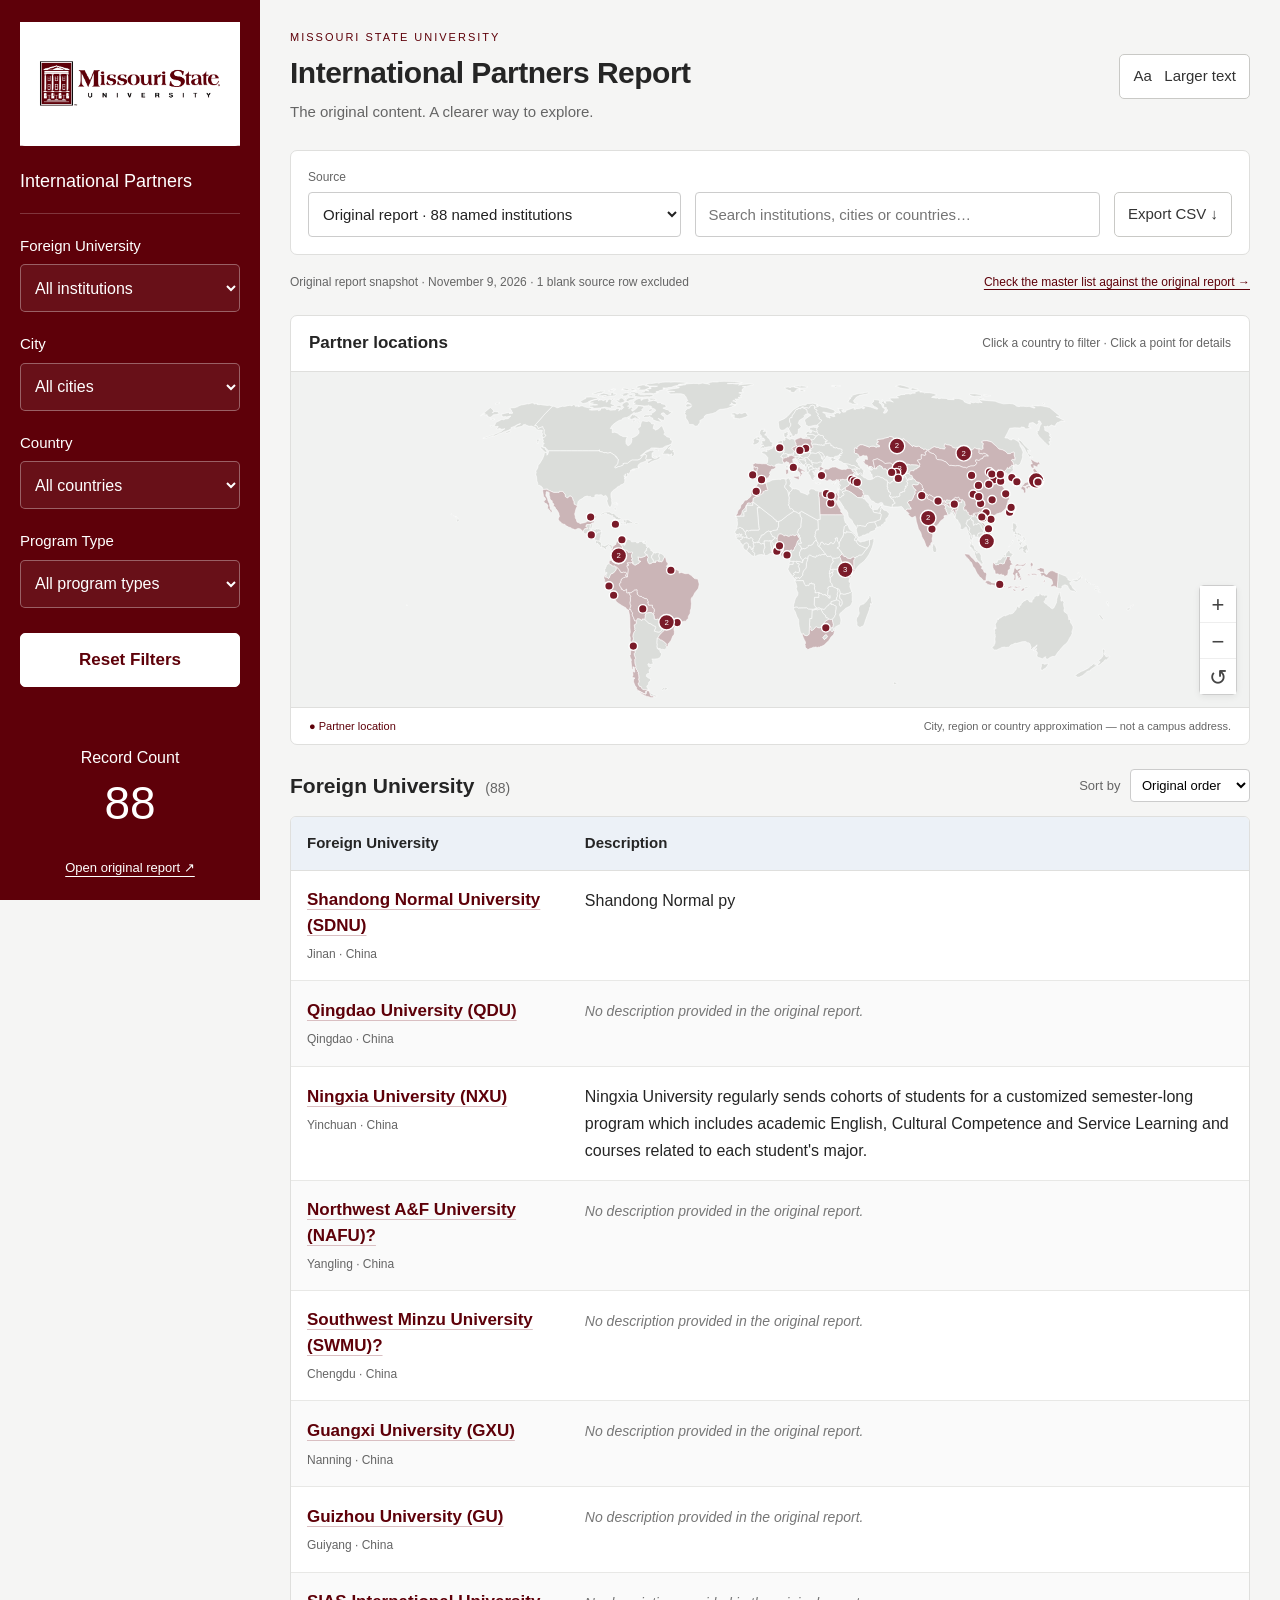
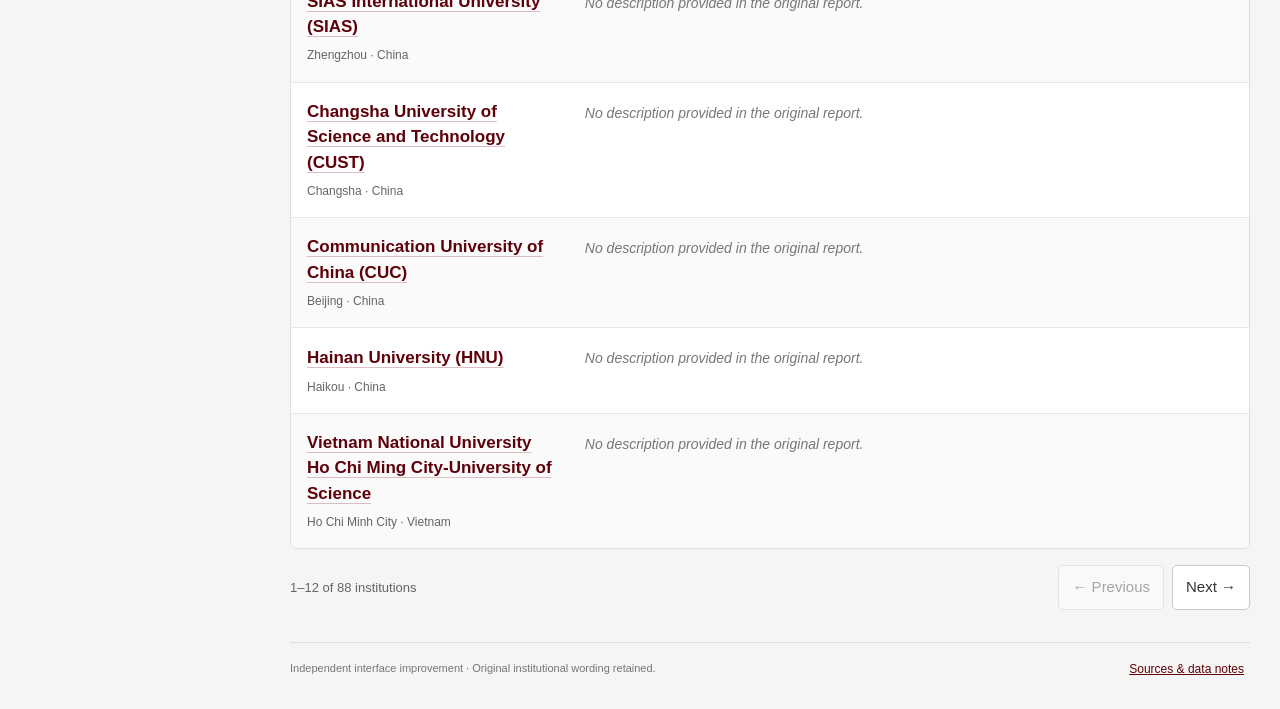
==== index.html @ 9db22f43 "Preserve original English partner report and add master-list comparison" ====
<!doctype html><html lang="en"><head><meta charset="utf-8"><meta name="viewport" content="width=device-width,initial-scale=1"><meta name="theme-color" content="#5e0009"><title>International Partners Report · Missouri State University</title><meta name="description" content="A clearer, accessible view of the original Missouri State international partners report, with a comparison against the August 2026 agreement master list."><link rel="stylesheet" href="style.css"><script defer src="assets/d3.min.js"></script><script defer src="assets/topojson.min.js"></script><script defer src="app.js"></script></head><body><a class="skip" href="#results">Skip to partner list</a><aside><a class="logo" href="./"><img src="assets/msu-logo.png" width="700" height="395" alt="Missouri State University"></a><h2>International Partners</h2><label>Foreign University<select id="university"><option value="">All institutions</option></select></label><label>City<select id="city"><option value="">All cities</option></select></label><label>Country<select id="country"><option value="">All countries</option></select></label><label>Program Type<select id="program"><option value="">All program types</option></select></label><button class="reset" id="reset">Reset Filters</button><div class="record-count">Record Count<strong id="count">—</strong></div><a class="original-link" href="https://datastudio.google.com/embed/reporting/3ef144cb-b8d2-40d1-bb05-85eca55e01fb/page/kJ6pF" target="_blank" rel="noopener">Open original report ↗</a></aside><main><header><div><p class="eyebrow">MISSOURI STATE UNIVERSITY</p><h1>International Partners Report</h1><p class="subtitle">The original content. A clearer way to explore.</p></div><button class="outline" id="readability" aria-pressed="false">Aa &nbsp; Larger text</button></header><section class="toolbar" aria-label="Data source and search"><label class="source-control">Source<select id="source"><option value="report">Original report · 88 named institutions</option><option value="agreements">Agreement master list · August 13, 2026</option></select></label><label class="search-control"><span class="sr-only">Search institution, city, country or program</span><input id="search" type="search" placeholder="Search institutions, cities or countries…"></label><button class="outline" id="export">Export CSV ↓</button></section><section class="audit-summary"><span id="source-note">Loading source data…</span><button id="audit-open">Check the master list against the original report →</button></section><section class="map-panel" aria-label="Partner locations"><div class="map-top"><h2>Partner locations</h2><span>Click a country to filter · Click a point for details</span></div><div class="map-wrap"><svg id="map" viewBox="0 0 1100 430" aria-label="Interactive world map of partner locations"><title>Partner locations</title></svg><div class="map-controls"><button id="zoom-in" aria-label="Zoom in">+</button><button id="zoom-out" aria-label="Zoom out">−</button><button id="zoom-reset" aria-label="Reset map view">↺</button></div><p id="map-message" role="status">Loading map…</p></div><div class="map-caption"><span>● Partner location</span><span>City, region or country approximation — not a campus address.</span></div></section><section id="results" tabindex="-1"><div class="results-heading"><h2>Foreign University <span id="result-count"></span></h2><label>Sort by <select id="sort"><option value="source">Original order</option><option value="name">Institution A–Z</option><option value="country">Country A–Z</option></select></label></div><div class="table-wrap"><table><thead id="table-head"></thead><tbody id="rows"></tbody></table></div><div id="empty" hidden><h3>No matching institutions</h3><p>Try another search or reset the filters.</p><button class="outline" id="empty-reset">Reset Filters</button></div><div class="pagination"><span id="page-status"></span><div><button id="prev" class="outline">← Previous</button><button id="next" class="outline">Next →</button></div></div></section><footer><span>Independent interface improvement · Original institutional wording retained.</span><button id="about">Sources & data notes</button></footer></main><dialog id="dialog"><div class="dialog-top"><h2 id="dialog-title"></h2><button id="dialog-close" aria-label="Close dialog">×</button></div><div id="dialog-content"></div></dialog><div id="toast" role="status" hidden></div><noscript>This website requires JavaScript for interactive filtering. The original report remains available through the link in the sidebar.</noscript></body></html>
---- style.css ----
:root{--maroon:#5e0009;--bg:#f5f5f4;--line:#dfdfdd;--ink:#252525;--muted:#656565}*{box-sizing:border-box}body{margin:0;color:var(--ink);background:var(--bg);font:17px/1.65 Arial,Helvetica,sans-serif}button,input,select{font:inherit}button,a,input,select{outline-offset:4px}button:focus-visible,a:focus-visible,input:focus-visible,select:focus-visible,[tabindex]:focus-visible{outline:3px solid #c18b38}button{cursor:pointer}button:disabled{opacity:.4;cursor:not-allowed}a{color:var(--maroon)}[hidden]{display:none!important}.skip{position:fixed;top:-80px;left:15px;padding:12px;background:white;z-index:100}.skip:focus{top:10px}aside{width:260px;position:fixed;inset:0 auto 0 0;background:var(--maroon);color:#fff;padding:22px 20px;display:flex;flex-direction:column;gap:21px;overflow:auto}.logo{background:white;display:block;border-radius:5px}.logo img{display:block;width:100%;height:auto}.logo:focus-visible{outline-color:#e3b478}aside h2{font-size:18px;font-weight:400;margin:0;padding-bottom:16px;border-bottom:1px solid #ffffff35}aside label{display:block;font-size:15px;line-height:1.5}aside select{width:100%;margin-top:7px;padding:12px 10px;background:#ffffff10;color:white;border:1px solid #ffffff55;border-radius:5px;font-size:16px;min-height:48px}aside select option{color:#222;background:white}.reset{padding:12px;background:white;border:1px solid white;border-radius:5px;color:var(--maroon);font-weight:600;margin-top:4px}.reset:hover{background:#f0dedf}.record-count{font-size:16px;text-align:center;margin-top:auto;padding-top:15px}.record-count strong{display:block;font-size:46px;line-height:1.4;font-weight:400}.original-link{color:#fff;font-size:13px;text-align:center;text-underline-offset:4px}main{margin-left:260px;padding:28px 30px;max-width:2000px}header{display:flex;justify-content:space-between;align-items:center;gap:20px;margin-bottom:25px}.eyebrow{color:var(--maroon);font-size:11px;letter-spacing:2px;margin:0 0 7px}h1{font-size:30px;line-height:1.3;letter-spacing:-.5px;margin:0 0 8px}h2,h3,p{margin-top:0}.subtitle{font-size:15px;color:var(--muted);margin:0}.outline{background:white;border:1px solid #c9c9c6;color:#333;border-radius:5px;padding:9px 13px;min-height:43px;white-space:nowrap;font-size:15px}.outline:hover{border-color:var(--maroon);color:var(--maroon);background:#fcf5f5}.toolbar{display:flex;gap:14px;align-items:end;padding:17px;background:white;border:1px solid var(--line);border-radius:7px}.source-control{font-size:12px;color:var(--muted);flex:1.2}.source-control select{display:block;width:100%;font-size:15px;margin-top:4px;padding:10px;border:1px solid #ccc;border-radius:4px;background:#fff;color:#222;height:45px}.search-control{flex:1.3}.search-control input{width:100%;height:45px;border:1px solid #ccc;border-radius:4px;padding:10px 12px;font-size:15px;min-width:150px}.toolbar button{height:45px}.audit-summary{display:flex;justify-content:space-between;gap:16px;align-items:center;margin:13px 0 18px;font-size:12px;color:var(--muted)}.audit-summary button{font-size:12px;color:var(--maroon);border:0;background:transparent;text-align:right;text-decoration:underline;text-underline-offset:3px;padding:5px 0}.map-panel{border:1px solid var(--line);background:#fff;border-radius:7px;overflow:hidden}.map-top{padding:13px 18px;display:flex;justify-content:space-between;align-items:center;gap:15px;border-bottom:1px solid var(--line)}.map-top h2{font-size:17px;margin:0;font-weight:600}.map-top>span{font-size:12px;color:var(--muted)}.map-wrap{height:335px;position:relative;overflow:hidden;background:#f1f2f1}.map-wrap svg{display:block;width:100%;height:100%;cursor:grab;touch-action:none}.map-wrap svg:active{cursor:grabbing}.country{fill:#dbddda;stroke:#fff;stroke-width:.7}.country.has-partners{fill:#cbb5b7;cursor:pointer}.country.has-partners:hover,.country.selected{fill:#a6656c}.point{cursor:pointer}.point circle{fill:#7a1b29;stroke:#fff;stroke-width:1.8}.point:hover circle,.point:focus-visible circle{fill:#b16e20;stroke-width:3}.point text{fill:white;font-size:10px;text-anchor:middle;dominant-baseline:central;pointer-events:none}.point .hit{fill:transparent;stroke:none}.map-controls{position:absolute;right:12px;bottom:12px;background:#fff;display:flex;flex-direction:column;border-radius:5px;border:1px solid #ccc;box-shadow:0 2px 7px #0001}.map-controls button{font-size:22px;width:36px;height:36px;border:0;background:white;color:#444}.map-controls button:hover{background:#f4e8e8;color:var(--maroon)}.map-controls button+button{border-top:1px solid #eee}.map-caption{padding:9px 18px;font-size:11px;color:var(--muted);display:flex;gap:15px;justify-content:space-between;border-top:1px solid var(--line)}.map-caption>span:first-child{color:var(--maroon)}#map-message{position:absolute;bottom:12px;left:15px;font-size:13px;color:#444;background:#fff;padding:5px 10px;border-radius:4px;margin:0}#results{margin-top:24px;scroll-margin-top:20px}.results-heading{display:flex;justify-content:space-between;align-items:center;gap:15px;margin-bottom:13px}.results-heading h2{font-size:21px;margin:0}.results-heading h2 span{font-size:14px;font-weight:400;color:var(--muted);margin-left:5px}.results-heading label{font-size:13px;color:var(--muted)}.results-heading select{padding:7px;background:#fff;border:1px solid #ccc;border-radius:4px;margin-left:6px;font-size:13px}.table-wrap{overflow-x:auto;background:white;border:1px solid var(--line);border-radius:6px}table{width:100%;border-collapse:collapse;text-align:left}th{padding:14px 16px;background:#ecf1f7;font-size:15px;border-bottom:1px solid var(--line);font-weight:600}td{padding:16px;font-size:16px;line-height:1.7;border-bottom:1px solid #e8e8e6;vertical-align:top}td:first-child{width:29%;min-width:200px}tr:last-child td{border-bottom:0}tbody tr:nth-child(even){background:#fafafa}tbody tr:hover{background:#f9eeee}.institution{font-size:17px;line-height:1.5;color:var(--maroon);border:0;background:none;text-align:left;padding:0;text-decoration:underline;text-decoration-color:#d9bfc2;text-underline-offset:4px;font-weight:600}.location{display:block;font-size:12px;color:var(--muted);font-weight:400;margin-top:5px}.missing{color:#777;font-style:italic;font-size:14px}.badge{font-size:11px;line-height:1.5;display:inline-block;padding:3px 7px;margin-top:8px;border-radius:3px;background:#eaf3ec;color:#2a6439;font-weight:400}.badge.review{background:#fff4dc;color:#765a22}.badge.absent{background:#f9e4e6;color:#842132}.date{font-size:13px;color:#666;display:block;margin-top:6px}.pagination{display:flex;align-items:center;justify-content:space-between;margin-top:16px;gap:15px;font-size:13px;color:var(--muted)}.pagination>div{display:flex;gap:8px}#empty{text-align:center;padding:35px;background:white;border:1px solid var(--line)}#empty p{color:var(--muted);font-size:15px}footer{margin-top:32px;padding-top:16px;border-top:1px solid var(--line);display:flex;gap:12px;justify-content:space-between;color:#777;font-size:11px}footer button{background:none;border:0;text-decoration:underline;color:var(--maroon);font-size:12px}dialog{max-width:calc(100vw - 28px);width:800px;max-height:calc(100dvh - 40px);padding:0;border:1px solid #ddd;border-radius:9px;color:#222;box-shadow:0 20px 70px #0003}dialog::backdrop{background:#17171766;backdrop-filter:blur(2px)}.dialog-top{display:flex;align-items:center;justify-content:space-between;padding:18px 24px;border-bottom:1px solid #ddd;position:sticky;top:0;background:#fff;z-index:1}.dialog-top h2{font-size:22px;line-height:1.4;margin:0}.dialog-top>button{background:none;border:0;font-size:30px;line-height:1;width:36px;height:36px;flex:none}#dialog-content{padding:23px 25px;font-size:16px;line-height:1.8}#dialog-content h3{font-size:16px;margin:24px 0 8px}#dialog-content p{margin:0 0 16px}#dialog-content dl{display:grid;grid-template-columns:1fr 1fr;gap:16px;margin:20px 0}dt{font-size:12px;color:#777}dd{margin:3px 0 0;font-size:15px}.note{padding:13px;background:#f4f4f1;border-left:3px solid #b4a190;font-size:13px;color:#555}.audit-table{min-width:680px}.audit-table td{font-size:13px;padding:12px}.audit-table th{font-size:12px}.audit-table .institution{font-size:14px}.audit-table td:first-child{min-width:0;width:38%}.audit-stats{display:flex;gap:12px;margin-bottom:22px}.audit-stats>div{background:#f6f4f2;border:1px solid #ddd;border-radius:5px;padding:12px 15px;flex:1;font-size:12px}.audit-stats strong{font-size:28px;display:block;color:var(--maroon)}.audit-filter{display:flex;gap:9px;margin:15px 0}.audit-filter button{font-size:12px}.audit-dialog{width:1100px}#toast{position:fixed;bottom:25px;left:50%;transform:translateX(-50%);background:#333;color:white;padding:12px 19px;border-radius:6px;z-index:100;font-size:14px;max-width:90%}.sr-only{position:absolute;width:1px;height:1px;overflow:hidden;clip-path:inset(50%)}body.large td,body.large .institution{font-size:19px}body.large input,body.large select,body.large .outline{font-size:17px}body.large .subtitle{font-size:17px}body.large aside label{font-size:17px}@media(min-width:1600px){main{padding:32px 44px}.map-wrap{height:390px}td{font-size:17px}.institution{font-size:18px}}@media(max-width:1100px){aside{width:225px;padding:18px 16px;gap:17px}main{margin-left:225px;padding:23px}h1{font-size:26px}.toolbar{flex-wrap:wrap}.source-control{flex-basis:100%}.search-control{flex:1}.audit-summary{align-items:flex-start}.map-wrap{height:295px}.map-top>span{max-width:200px;font-size:11px}header{align-items:flex-start}header>.outline{font-size:12px}.map-caption{font-size:10px}}@media(max-width:700px){aside{position:relative;inset:auto;width:100%;display:grid;grid-template-columns:1fr 1fr;gap:13px 16px;padding:18px}.logo{width:160px;grid-column:1/-1;justify-self:center}.logo img{height:90px;object-fit:contain}aside h2{display:none}aside label{font-size:13px}aside select{font-size:14px;min-height:43px;padding:10px 8px;margin-top:4px}.reset{font-size:14px;margin:0}.record-count{padding:0;display:flex;gap:15px;align-items:center;justify-content:center;font-size:13px}.record-count strong{font-size:29px}.original-link{grid-column:1/-1;font-size:12px}main{margin:0;padding:22px 15px}h1{font-size:25px}.eyebrow{font-size:10px}.subtitle{font-size:13px}header{gap:12px}header>.outline{font-size:11px;padding:7px;min-height:36px}.toolbar{padding:12px;gap:10px}.source-control select{font-size:13px}.search-control input{font-size:13px}.toolbar>.outline{font-size:12px;padding:8px}.audit-summary{display:block;font-size:11px}.audit-summary button{display:block;text-align:left;font-size:12px}.map-top{padding:12px}.map-top h2{font-size:15px}.map-top>span{font-size:9px;max-width:150px}.map-wrap{height:245px}.map-caption{font-size:9px;padding:9px 11px}.map-caption>span:last-child{max-width:190px;text-align:right}.results-heading{align-items:flex-start}.results-heading h2{font-size:18px}.results-heading label{font-size:0}.results-heading select{font-size:11px;margin:0}.table-wrap table{min-width:600px}.table-wrap.audit-wrap{overflow:auto}td{padding:13px;font-size:15px}td:first-child{min-width:170px}.institution{font-size:16px}th{padding:12px;font-size:13px}.pagination{font-size:11px;flex-wrap:wrap}.pagination .outline{font-size:12px;min-height:36px}.pagination>div{margin-left:auto}footer{display:block;font-size:10px}footer button{display:block;margin-top:10px;padding:0;font-size:11px}.dialog-top{padding:17px}.dialog-top h2{font-size:19px}#dialog-content{padding:20px 17px;font-size:15px}.audit-stats{gap:7px}.audit-stats>div{padding:10px 8px;font-size:10px}.audit-stats strong{font-size:25px}.audit-filter{flex-wrap:wrap}.audit-filter button{font-size:11px}body.large .table-wrap table{min-width:680px}}@media print{aside,.toolbar,.outline,.audit-summary button,.map-controls,.pagination,footer,dialog{display:none!important}main{margin:0;padding:0}.map-wrap{height:240px}.table-wrap{overflow:visible}table{min-width:0!important}td{font-size:11pt}.institution{font-size:12pt;color:#222}tr{break-inside:avoid}header{margin-bottom:15px}}@media(prefers-reduced-motion:reduce){*{scroll-behavior:auto!important}}
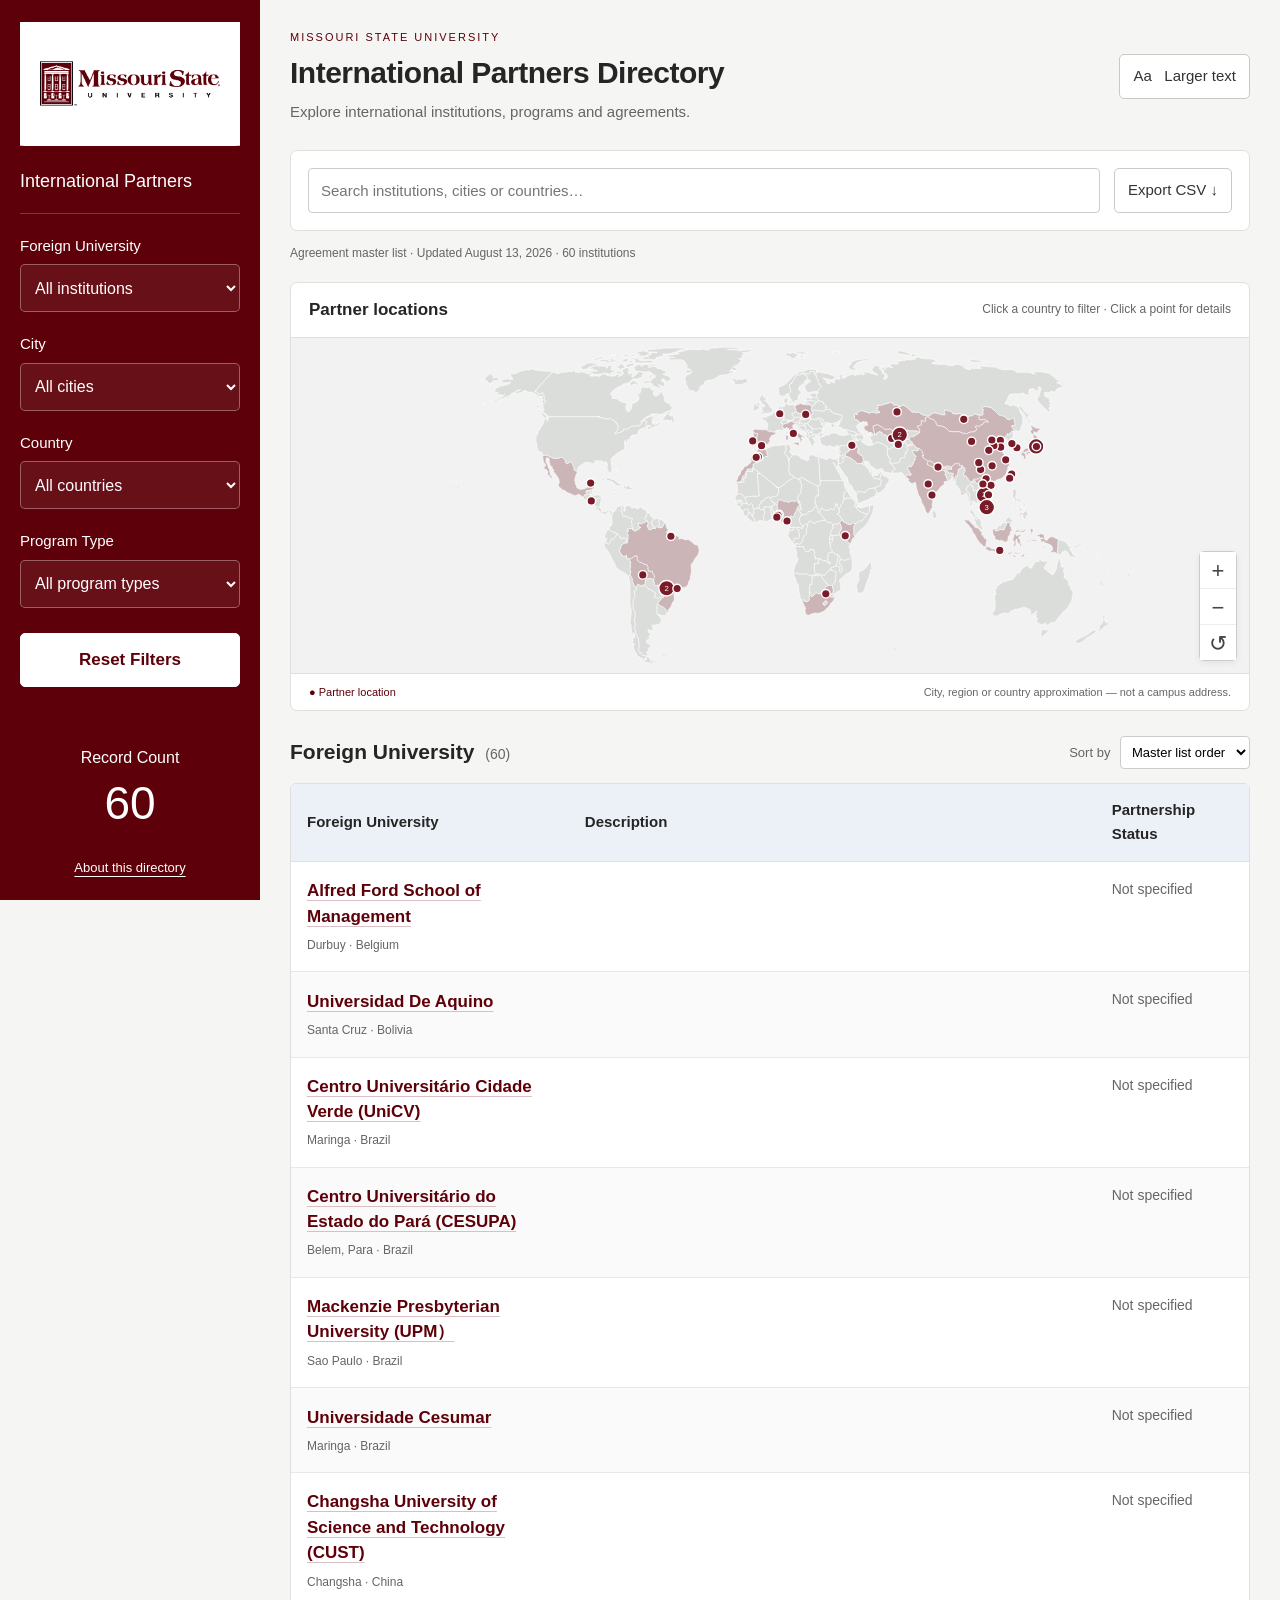
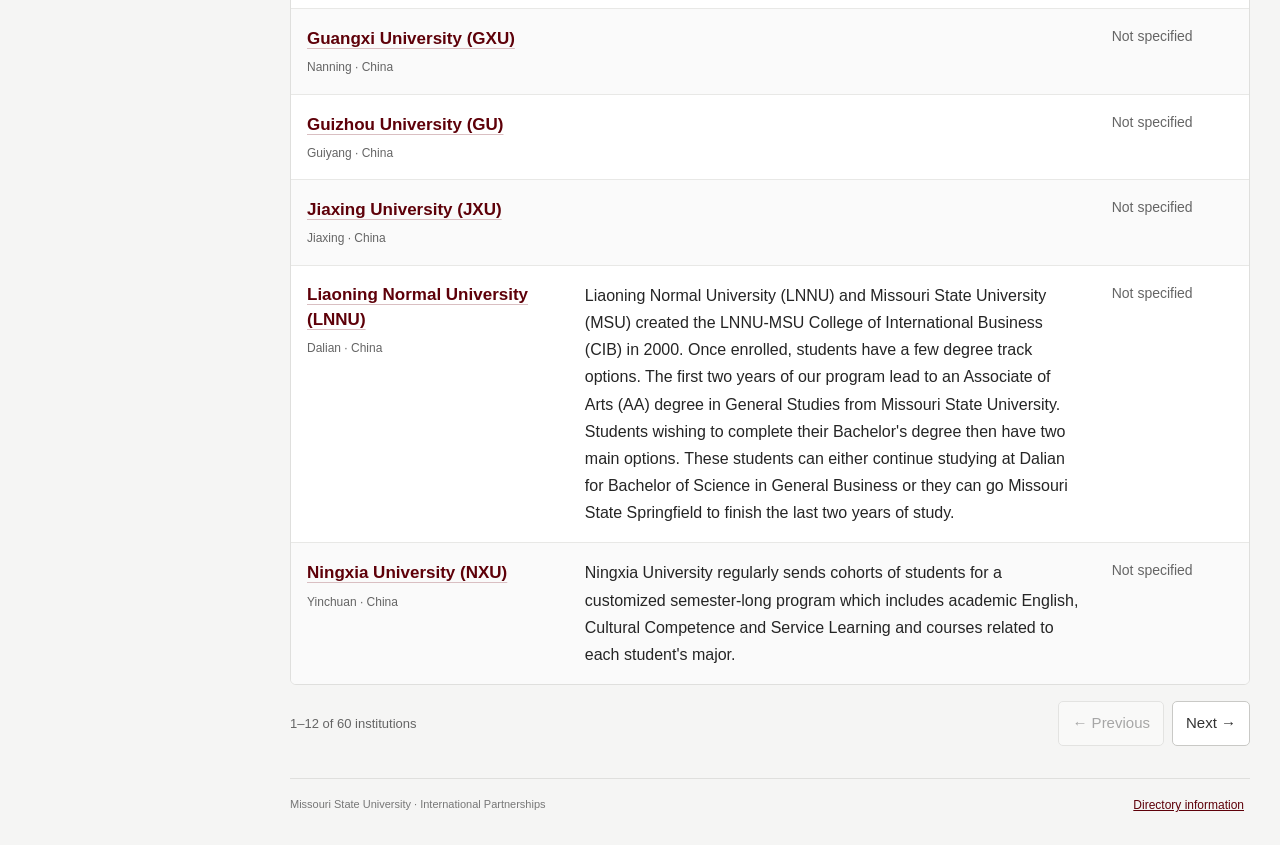
==== commit 5e2e83af: "Use the master list as the sole institution directory" ====
--- a/index.html
+++ b/index.html
@@ -1 +1 @@
-<!doctype html><html lang="en"><head><meta charset="utf-8"><meta name="viewport" content="width=device-width,initial-scale=1"><meta name="theme-color" content="#5e0009"><title>International Partners Report · Missouri State University</title><meta name="description" content="A clearer, accessible view of the original Missouri State international partners report, with a comparison against the August 2026 agreement master list."><link rel="stylesheet" href="style.css"><script defer src="assets/d3.min.js"></script><script defer src="assets/topojson.min.js"></script><script defer src="app.js"></script></head><body><a class="skip" href="#results">Skip to partner list</a><aside><a class="logo" href="./"><img src="assets/msu-logo.png" width="700" height="395" alt="Missouri State University"></a><h2>International Partners</h2><label>Foreign University<select id="university"><option value="">All institutions</option></select></label><label>City<select id="city"><option value="">All cities</option></select></label><label>Country<select id="country"><option value="">All countries</option></select></label><label>Program Type<select id="program"><option value="">All program types</option></select></label><button class="reset" id="reset">Reset Filters</button><div class="record-count">Record Count<strong id="count">—</strong></div><a class="original-link" href="https://datastudio.google.com/embed/reporting/3ef144cb-b8d2-40d1-bb05-85eca55e01fb/page/kJ6pF" target="_blank" rel="noopener">Open original report ↗</a></aside><main><header><div><p class="eyebrow">MISSOURI STATE UNIVERSITY</p><h1>International Partners Report</h1><p class="subtitle">The original content. A clearer way to explore.</p></div><button class="outline" id="readability" aria-pressed="false">Aa &nbsp; Larger text</button></header><section class="toolbar" aria-label="Data source and search"><label class="source-control">Source<select id="source"><option value="report">Original report · 88 named institutions</option><option value="agreements">Agreement master list · August 13, 2026</option></select></label><label class="search-control"><span class="sr-only">Search institution, city, country or program</span><input id="search" type="search" placeholder="Search institutions, cities or countries…"></label><button class="outline" id="export">Export CSV ↓</button></section><section class="audit-summary"><span id="source-note">Loading source data…</span><button id="audit-open">Check the master list against the original report →</button></section><section class="map-panel" aria-label="Partner locations"><div class="map-top"><h2>Partner locations</h2><span>Click a country to filter · Click a point for details</span></div><div class="map-wrap"><svg id="map" viewBox="0 0 1100 430" aria-label="Interactive world map of partner locations"><title>Partner locations</title></svg><div class="map-controls"><button id="zoom-in" aria-label="Zoom in">+</button><button id="zoom-out" aria-label="Zoom out">−</button><button id="zoom-reset" aria-label="Reset map view">↺</button></div><p id="map-message" role="status">Loading map…</p></div><div class="map-caption"><span>● Partner location</span><span>City, region or country approximation — not a campus address.</span></div></section><section id="results" tabindex="-1"><div class="results-heading"><h2>Foreign University <span id="result-count"></span></h2><label>Sort by <select id="sort"><option value="source">Original order</option><option value="name">Institution A–Z</option><option value="country">Country A–Z</option></select></label></div><div class="table-wrap"><table><thead id="table-head"></thead><tbody id="rows"></tbody></table></div><div id="empty" hidden><h3>No matching institutions</h3><p>Try another search or reset the filters.</p><button class="outline" id="empty-reset">Reset Filters</button></div><div class="pagination"><span id="page-status"></span><div><button id="prev" class="outline">← Previous</button><button id="next" class="outline">Next →</button></div></div></section><footer><span>Independent interface improvement · Original institutional wording retained.</span><button id="about">Sources & data notes</button></footer></main><dialog id="dialog"><div class="dialog-top"><h2 id="dialog-title"></h2><button id="dialog-close" aria-label="Close dialog">×</button></div><div id="dialog-content"></div></dialog><div id="toast" role="status" hidden></div><noscript>This website requires JavaScript for interactive filtering. The original report remains available through the link in the sidebar.</noscript></body></html>
+<!doctype html><html lang="en"><head><meta charset="utf-8"><meta name="viewport" content="width=device-width,initial-scale=1"><meta name="theme-color" content="#5e0009"><title>International Partners Directory · Missouri State University</title><meta name="description" content="Explore Missouri State University international partner institutions, programs and agreements."><link rel="stylesheet" href="style.css?v=master-list-2"><script defer src="assets/d3.min.js"></script><script defer src="assets/topojson.min.js"></script><script defer src="app.js?v=master-list-2"></script></head><body><a class="skip" href="#results">Skip to partner list</a><aside><a class="logo" href="./"><img src="assets/msu-logo.png" width="700" height="395" alt="Missouri State University"></a><h2>International Partners</h2><label>Foreign University<select id="university"><option value="">All institutions</option></select></label><label>City<select id="city"><option value="">All cities</option></select></label><label>Country<select id="country"><option value="">All countries</option></select></label><label>Program Type<select id="program"><option value="">All program types</option></select></label><button class="reset" id="reset">Reset Filters</button><div class="record-count">Record Count<strong id="count">—</strong></div><button class="directory-info" id="directory-info">About this directory</button></aside><main><header><div><p class="eyebrow">MISSOURI STATE UNIVERSITY</p><h1>International Partners Directory</h1><p class="subtitle">Explore international institutions, programs and agreements.</p></div><button class="outline" id="readability" aria-pressed="false">Aa &nbsp; Larger text</button></header><section class="toolbar" aria-label="Data source and search"><label class="search-control"><span class="sr-only">Search institution, city, country or program</span><input id="search" type="search" placeholder="Search institutions, cities or countries…"></label><button class="outline" id="export">Export CSV ↓</button></section><section class="directory-summary"><span id="source-note">Loading institutions…</span></section><section class="map-panel" aria-label="Partner locations"><div class="map-top"><h2>Partner locations</h2><span>Click a country to filter · Click a point for details</span></div><div class="map-wrap"><svg id="map" viewBox="0 0 1100 430" aria-label="Interactive world map of partner locations"><title>Partner locations</title></svg><div class="map-controls"><button id="zoom-in" aria-label="Zoom in">+</button><button id="zoom-out" aria-label="Zoom out">−</button><button id="zoom-reset" aria-label="Reset map view">↺</button></div><p id="map-message" role="status">Loading map…</p></div><div class="map-caption"><span>● Partner location</span><span>City, region or country approximation — not a campus address.</span></div></section><section id="results" tabindex="-1"><div class="results-heading"><h2>Foreign University <span id="result-count"></span></h2><label>Sort by <select id="sort"><option value="source">Master list order</option><option value="name">Institution A–Z</option><option value="country">Country A–Z</option></select></label></div><div class="table-wrap"><table><thead id="table-head"></thead><tbody id="rows"></tbody></table></div><div id="empty" hidden><h3>No matching institutions</h3><p>Try another search or reset the filters.</p><button class="outline" id="empty-reset">Reset Filters</button></div><div class="pagination"><span id="page-status"></span><div><button id="prev" class="outline">← Previous</button><button id="next" class="outline">Next →</button></div></div></section><footer><span>Missouri State University · International Partnerships</span><button id="about">Directory information</button></footer></main><dialog id="dialog"><div class="dialog-top"><h2 id="dialog-title"></h2><button id="dialog-close" aria-label="Close dialog">×</button></div><div id="dialog-content"></div></dialog><div id="toast" role="status" hidden></div><noscript>This website requires JavaScript for interactive filtering. </noscript></body></html>
--- a/style.css
+++ b/style.css
@@ -1 +1,3 @@
-:root{--maroon:#5e0009;--bg:#f5f5f4;--line:#dfdfdd;--ink:#252525;--muted:#656565}*{box-sizing:border-box}body{margin:0;color:var(--ink);background:var(--bg);font:17px/1.65 Arial,Helvetica,sans-serif}button,input,select{font:inherit}button,a,input,select{outline-offset:4px}button:focus-visible,a:focus-visible,input:focus-visible,select:focus-visible,[tabindex]:focus-visible{outline:3px solid #c18b38}button{cursor:pointer}button:disabled{opacity:.4;cursor:not-allowed}a{color:var(--maroon)}[hidden]{display:none!important}.skip{position:fixed;top:-80px;left:15px;padding:12px;background:white;z-index:100}.skip:focus{top:10px}aside{width:260px;position:fixed;inset:0 auto 0 0;background:var(--maroon);color:#fff;padding:22px 20px;display:flex;flex-direction:column;gap:21px;overflow:auto}.logo{background:white;display:block;border-radius:5px}.logo img{display:block;width:100%;height:auto}.logo:focus-visible{outline-color:#e3b478}aside h2{font-size:18px;font-weight:400;margin:0;padding-bottom:16px;border-bottom:1px solid #ffffff35}aside label{display:block;font-size:15px;line-height:1.5}aside select{width:100%;margin-top:7px;padding:12px 10px;background:#ffffff10;color:white;border:1px solid #ffffff55;border-radius:5px;font-size:16px;min-height:48px}aside select option{color:#222;background:white}.reset{padding:12px;background:white;border:1px solid white;border-radius:5px;color:var(--maroon);font-weight:600;margin-top:4px}.reset:hover{background:#f0dedf}.record-count{font-size:16px;text-align:center;margin-top:auto;padding-top:15px}.record-count strong{display:block;font-size:46px;line-height:1.4;font-weight:400}.original-link{color:#fff;font-size:13px;text-align:center;text-underline-offset:4px}main{margin-left:260px;padding:28px 30px;max-width:2000px}header{display:flex;justify-content:space-between;align-items:center;gap:20px;margin-bottom:25px}.eyebrow{color:var(--maroon);font-size:11px;letter-spacing:2px;margin:0 0 7px}h1{font-size:30px;line-height:1.3;letter-spacing:-.5px;margin:0 0 8px}h2,h3,p{margin-top:0}.subtitle{font-size:15px;color:var(--muted);margin:0}.outline{background:white;border:1px solid #c9c9c6;color:#333;border-radius:5px;padding:9px 13px;min-height:43px;white-space:nowrap;font-size:15px}.outline:hover{border-color:var(--maroon);color:var(--maroon);background:#fcf5f5}.toolbar{display:flex;gap:14px;align-items:end;padding:17px;background:white;border:1px solid var(--line);border-radius:7px}.source-control{font-size:12px;color:var(--muted);flex:1.2}.source-control select{display:block;width:100%;font-size:15px;margin-top:4px;padding:10px;border:1px solid #ccc;border-radius:4px;background:#fff;color:#222;height:45px}.search-control{flex:1.3}.search-control input{width:100%;height:45px;border:1px solid #ccc;border-radius:4px;padding:10px 12px;font-size:15px;min-width:150px}.toolbar button{height:45px}.audit-summary{display:flex;justify-content:space-between;gap:16px;align-items:center;margin:13px 0 18px;font-size:12px;color:var(--muted)}.audit-summary button{font-size:12px;color:var(--maroon);border:0;background:transparent;text-align:right;text-decoration:underline;text-underline-offset:3px;padding:5px 0}.map-panel{border:1px solid var(--line);background:#fff;border-radius:7px;overflow:hidden}.map-top{padding:13px 18px;display:flex;justify-content:space-between;align-items:center;gap:15px;border-bottom:1px solid var(--line)}.map-top h2{font-size:17px;margin:0;font-weight:600}.map-top>span{font-size:12px;color:var(--muted)}.map-wrap{height:335px;position:relative;overflow:hidden;background:#f1f2f1}.map-wrap svg{display:block;width:100%;height:100%;cursor:grab;touch-action:none}.map-wrap svg:active{cursor:grabbing}.country{fill:#dbddda;stroke:#fff;stroke-width:.7}.country.has-partners{fill:#cbb5b7;cursor:pointer}.country.has-partners:hover,.country.selected{fill:#a6656c}.point{cursor:pointer}.point circle{fill:#7a1b29;stroke:#fff;stroke-width:1.8}.point:hover circle,.point:focus-visible circle{fill:#b16e20;stroke-width:3}.point text{fill:white;font-size:10px;text-anchor:middle;dominant-baseline:central;pointer-events:none}.point .hit{fill:transparent;stroke:none}.map-controls{position:absolute;right:12px;bottom:12px;background:#fff;display:flex;flex-direction:column;border-radius:5px;border:1px solid #ccc;box-shadow:0 2px 7px #0001}.map-controls button{font-size:22px;width:36px;height:36px;border:0;background:white;color:#444}.map-controls button:hover{background:#f4e8e8;color:var(--maroon)}.map-controls button+button{border-top:1px solid #eee}.map-caption{padding:9px 18px;font-size:11px;color:var(--muted);display:flex;gap:15px;justify-content:space-between;border-top:1px solid var(--line)}.map-caption>span:first-child{color:var(--maroon)}#map-message{position:absolute;bottom:12px;left:15px;font-size:13px;color:#444;background:#fff;padding:5px 10px;border-radius:4px;margin:0}#results{margin-top:24px;scroll-margin-top:20px}.results-heading{display:flex;justify-content:space-between;align-items:center;gap:15px;margin-bottom:13px}.results-heading h2{font-size:21px;margin:0}.results-heading h2 span{font-size:14px;font-weight:400;color:var(--muted);margin-left:5px}.results-heading label{font-size:13px;color:var(--muted)}.results-heading select{padding:7px;background:#fff;border:1px solid #ccc;border-radius:4px;margin-left:6px;font-size:13px}.table-wrap{overflow-x:auto;background:white;border:1px solid var(--line);border-radius:6px}table{width:100%;border-collapse:collapse;text-align:left}th{padding:14px 16px;background:#ecf1f7;font-size:15px;border-bottom:1px solid var(--line);font-weight:600}td{padding:16px;font-size:16px;line-height:1.7;border-bottom:1px solid #e8e8e6;vertical-align:top}td:first-child{width:29%;min-width:200px}tr:last-child td{border-bottom:0}tbody tr:nth-child(even){background:#fafafa}tbody tr:hover{background:#f9eeee}.institution{font-size:17px;line-height:1.5;color:var(--maroon);border:0;background:none;text-align:left;padding:0;text-decoration:underline;text-decoration-color:#d9bfc2;text-underline-offset:4px;font-weight:600}.location{display:block;font-size:12px;color:var(--muted);font-weight:400;margin-top:5px}.missing{color:#777;font-style:italic;font-size:14px}.badge{font-size:11px;line-height:1.5;display:inline-block;padding:3px 7px;margin-top:8px;border-radius:3px;background:#eaf3ec;color:#2a6439;font-weight:400}.badge.review{background:#fff4dc;color:#765a22}.badge.absent{background:#f9e4e6;color:#842132}.date{font-size:13px;color:#666;display:block;margin-top:6px}.pagination{display:flex;align-items:center;justify-content:space-between;margin-top:16px;gap:15px;font-size:13px;color:var(--muted)}.pagination>div{display:flex;gap:8px}#empty{text-align:center;padding:35px;background:white;border:1px solid var(--line)}#empty p{color:var(--muted);font-size:15px}footer{margin-top:32px;padding-top:16px;border-top:1px solid var(--line);display:flex;gap:12px;justify-content:space-between;color:#777;font-size:11px}footer button{background:none;border:0;text-decoration:underline;color:var(--maroon);font-size:12px}dialog{max-width:calc(100vw - 28px);width:800px;max-height:calc(100dvh - 40px);padding:0;border:1px solid #ddd;border-radius:9px;color:#222;box-shadow:0 20px 70px #0003}dialog::backdrop{background:#17171766;backdrop-filter:blur(2px)}.dialog-top{display:flex;align-items:center;justify-content:space-between;padding:18px 24px;border-bottom:1px solid #ddd;position:sticky;top:0;background:#fff;z-index:1}.dialog-top h2{font-size:22px;line-height:1.4;margin:0}.dialog-top>button{background:none;border:0;font-size:30px;line-height:1;width:36px;height:36px;flex:none}#dialog-content{padding:23px 25px;font-size:16px;line-height:1.8}#dialog-content h3{font-size:16px;margin:24px 0 8px}#dialog-content p{margin:0 0 16px}#dialog-content dl{display:grid;grid-template-columns:1fr 1fr;gap:16px;margin:20px 0}dt{font-size:12px;color:#777}dd{margin:3px 0 0;font-size:15px}.note{padding:13px;background:#f4f4f1;border-left:3px solid #b4a190;font-size:13px;color:#555}.audit-table{min-width:680px}.audit-table td{font-size:13px;padding:12px}.audit-table th{font-size:12px}.audit-table .institution{font-size:14px}.audit-table td:first-child{min-width:0;width:38%}.audit-stats{display:flex;gap:12px;margin-bottom:22px}.audit-stats>div{background:#f6f4f2;border:1px solid #ddd;border-radius:5px;padding:12px 15px;flex:1;font-size:12px}.audit-stats strong{font-size:28px;display:block;color:var(--maroon)}.audit-filter{display:flex;gap:9px;margin:15px 0}.audit-filter button{font-size:12px}.audit-dialog{width:1100px}#toast{position:fixed;bottom:25px;left:50%;transform:translateX(-50%);background:#333;color:white;padding:12px 19px;border-radius:6px;z-index:100;font-size:14px;max-width:90%}.sr-only{position:absolute;width:1px;height:1px;overflow:hidden;clip-path:inset(50%)}body.large td,body.large .institution{font-size:19px}body.large input,body.large select,body.large .outline{font-size:17px}body.large .subtitle{font-size:17px}body.large aside label{font-size:17px}@media(min-width:1600px){main{padding:32px 44px}.map-wrap{height:390px}td{font-size:17px}.institution{font-size:18px}}@media(max-width:1100px){aside{width:225px;padding:18px 16px;gap:17px}main{margin-left:225px;padding:23px}h1{font-size:26px}.toolbar{flex-wrap:wrap}.source-control{flex-basis:100%}.search-control{flex:1}.audit-summary{align-items:flex-start}.map-wrap{height:295px}.map-top>span{max-width:200px;font-size:11px}header{align-items:flex-start}header>.outline{font-size:12px}.map-caption{font-size:10px}}@media(max-width:700px){aside{position:relative;inset:auto;width:100%;display:grid;grid-template-columns:1fr 1fr;gap:13px 16px;padding:18px}.logo{width:160px;grid-column:1/-1;justify-self:center}.logo img{height:90px;object-fit:contain}aside h2{display:none}aside label{font-size:13px}aside select{font-size:14px;min-height:43px;padding:10px 8px;margin-top:4px}.reset{font-size:14px;margin:0}.record-count{padding:0;display:flex;gap:15px;align-items:center;justify-content:center;font-size:13px}.record-count strong{font-size:29px}.original-link{grid-column:1/-1;font-size:12px}main{margin:0;padding:22px 15px}h1{font-size:25px}.eyebrow{font-size:10px}.subtitle{font-size:13px}header{gap:12px}header>.outline{font-size:11px;padding:7px;min-height:36px}.toolbar{padding:12px;gap:10px}.source-control select{font-size:13px}.search-control input{font-size:13px}.toolbar>.outline{font-size:12px;padding:8px}.audit-summary{display:block;font-size:11px}.audit-summary button{display:block;text-align:left;font-size:12px}.map-top{padding:12px}.map-top h2{font-size:15px}.map-top>span{font-size:9px;max-width:150px}.map-wrap{height:245px}.map-caption{font-size:9px;padding:9px 11px}.map-caption>span:last-child{max-width:190px;text-align:right}.results-heading{align-items:flex-start}.results-heading h2{font-size:18px}.results-heading label{font-size:0}.results-heading select{font-size:11px;margin:0}.table-wrap table{min-width:600px}.table-wrap.audit-wrap{overflow:auto}td{padding:13px;font-size:15px}td:first-child{min-width:170px}.institution{font-size:16px}th{padding:12px;font-size:13px}.pagination{font-size:11px;flex-wrap:wrap}.pagination .outline{font-size:12px;min-height:36px}.pagination>div{margin-left:auto}footer{display:block;font-size:10px}footer button{display:block;margin-top:10px;padding:0;font-size:11px}.dialog-top{padding:17px}.dialog-top h2{font-size:19px}#dialog-content{padding:20px 17px;font-size:15px}.audit-stats{gap:7px}.audit-stats>div{padding:10px 8px;font-size:10px}.audit-stats strong{font-size:25px}.audit-filter{flex-wrap:wrap}.audit-filter button{font-size:11px}body.large .table-wrap table{min-width:680px}}@media print{aside,.toolbar,.outline,.audit-summary button,.map-controls,.pagination,footer,dialog{display:none!important}main{margin:0;padding:0}.map-wrap{height:240px}.table-wrap{overflow:visible}table{min-width:0!important}td{font-size:11pt}.institution{font-size:12pt;color:#222}tr{break-inside:avoid}header{margin-bottom:15px}}@media(prefers-reduced-motion:reduce){*{scroll-behavior:auto!important}}
+:root{--maroon:#5e0009;--bg:#f5f5f4;--line:#dfdfdd;--ink:#252525;--muted:#656565}*{box-sizing:border-box}body{margin:0;color:var(--ink);background:var(--bg);font:17px/1.65 Arial,Helvetica,sans-serif}button,input,select{font:inherit}button,a,input,select{outline-offset:4px}button:focus-visible,a:focus-visible,input:focus-visible,select:focus-visible,[tabindex]:focus-visible{outline:3px solid #c18b38}button{cursor:pointer}button:disabled{opacity:.4;cursor:not-allowed}a{color:var(--maroon)}[hidden]{display:none!important}.skip{position:fixed;top:-80px;left:15px;padding:12px;background:white;z-index:100}.skip:focus{top:10px}aside{width:260px;position:fixed;inset:0 auto 0 0;background:var(--maroon);color:#fff;padding:22px 20px;display:flex;flex-direction:column;gap:21px;overflow:auto}.logo{background:white;display:block;border-radius:5px}.logo img{display:block;width:100%;height:auto}.logo:focus-visible{outline-color:#e3b478}aside h2{font-size:18px;font-weight:400;margin:0;padding-bottom:16px;border-bottom:1px solid #ffffff35}aside label{display:block;font-size:15px;line-height:1.5}aside select{width:100%;margin-top:7px;padding:12px 10px;background:#ffffff10;color:white;border:1px solid #ffffff55;border-radius:5px;font-size:16px;min-height:48px}aside select option{color:#222;background:white}.reset{padding:12px;background:white;border:1px solid white;border-radius:5px;color:var(--maroon);font-weight:600;margin-top:4px}.reset:hover{background:#f0dedf}.record-count{font-size:16px;text-align:center;margin-top:auto;padding-top:15px}.record-count strong{display:block;font-size:46px;line-height:1.4;font-weight:400}.directory-info{color:#fff;font-size:13px;text-align:center;text-underline-offset:4px}main{margin-left:260px;padding:28px 30px;max-width:2000px}header{display:flex;justify-content:space-between;align-items:center;gap:20px;margin-bottom:25px}.eyebrow{color:var(--maroon);font-size:11px;letter-spacing:2px;margin:0 0 7px}h1{font-size:30px;line-height:1.3;letter-spacing:-.5px;margin:0 0 8px}h2,h3,p{margin-top:0}.subtitle{font-size:15px;color:var(--muted);margin:0}.outline{background:white;border:1px solid #c9c9c6;color:#333;border-radius:5px;padding:9px 13px;min-height:43px;white-space:nowrap;font-size:15px}.outline:hover{border-color:var(--maroon);color:var(--maroon);background:#fcf5f5}.toolbar{display:flex;gap:14px;align-items:end;padding:17px;background:white;border:1px solid var(--line);border-radius:7px}.source-control{font-size:12px;color:var(--muted);flex:1.2}.source-control select{display:block;width:100%;font-size:15px;margin-top:4px;padding:10px;border:1px solid #ccc;border-radius:4px;background:#fff;color:#222;height:45px}.search-control{flex:1.3}.search-control input{width:100%;height:45px;border:1px solid #ccc;border-radius:4px;padding:10px 12px;font-size:15px;min-width:150px}.toolbar button{height:45px}.directory-summary{display:flex;justify-content:space-between;gap:16px;align-items:center;margin:13px 0 18px;font-size:12px;color:var(--muted)}.directory-summary button{font-size:12px;color:var(--maroon);border:0;background:transparent;text-align:right;text-decoration:underline;text-underline-offset:3px;padding:5px 0}.map-panel{border:1px solid var(--line);background:#fff;border-radius:7px;overflow:hidden}.map-top{padding:13px 18px;display:flex;justify-content:space-between;align-items:center;gap:15px;border-bottom:1px solid var(--line)}.map-top h2{font-size:17px;margin:0;font-weight:600}.map-top>span{font-size:12px;color:var(--muted)}.map-wrap{height:335px;position:relative;overflow:hidden;background:#f1f2f1}.map-wrap svg{display:block;width:100%;height:100%;cursor:grab;touch-action:none}.map-wrap svg:active{cursor:grabbing}.country{fill:#dbddda;stroke:#fff;stroke-width:.7}.country.has-partners{fill:#cbb5b7;cursor:pointer}.country.has-partners:hover,.country.selected{fill:#a6656c}.point{cursor:pointer}.point circle{fill:#7a1b29;stroke:#fff;stroke-width:1.8}.point:hover circle,.point:focus-visible circle{fill:#b16e20;stroke-width:3}.point text{fill:white;font-size:10px;text-anchor:middle;dominant-baseline:central;pointer-events:none}.point .hit{fill:transparent;stroke:none}.map-controls{position:absolute;right:12px;bottom:12px;background:#fff;display:flex;flex-direction:column;border-radius:5px;border:1px solid #ccc;box-shadow:0 2px 7px #0001}.map-controls button{font-size:22px;width:36px;height:36px;border:0;background:white;color:#444}.map-controls button:hover{background:#f4e8e8;color:var(--maroon)}.map-controls button+button{border-top:1px solid #eee}.map-caption{padding:9px 18px;font-size:11px;color:var(--muted);display:flex;gap:15px;justify-content:space-between;border-top:1px solid var(--line)}.map-caption>span:first-child{color:var(--maroon)}#map-message{position:absolute;bottom:12px;left:15px;font-size:13px;color:#444;background:#fff;padding:5px 10px;border-radius:4px;margin:0}#results{margin-top:24px;scroll-margin-top:20px}.results-heading{display:flex;justify-content:space-between;align-items:center;gap:15px;margin-bottom:13px}.results-heading h2{font-size:21px;margin:0}.results-heading h2 span{font-size:14px;font-weight:400;color:var(--muted);margin-left:5px}.results-heading label{font-size:13px;color:var(--muted)}.results-heading select{padding:7px;background:#fff;border:1px solid #ccc;border-radius:4px;margin-left:6px;font-size:13px}.table-wrap{overflow-x:auto;background:white;border:1px solid var(--line);border-radius:6px}table{width:100%;border-collapse:collapse;text-align:left}th{padding:14px 16px;background:#ecf1f7;font-size:15px;border-bottom:1px solid var(--line);font-weight:600}td{padding:16px;font-size:16px;line-height:1.7;border-bottom:1px solid #e8e8e6;vertical-align:top}td:first-child{width:29%;min-width:200px}tr:last-child td{border-bottom:0}tbody tr:nth-child(even){background:#fafafa}tbody tr:hover{background:#f9eeee}.institution{font-size:17px;line-height:1.5;color:var(--maroon);border:0;background:none;text-align:left;padding:0;text-decoration:underline;text-decoration-color:#d9bfc2;text-underline-offset:4px;font-weight:600}.location{display:block;font-size:12px;color:var(--muted);font-weight:400;margin-top:5px}.missing{color:#777;font-style:italic;font-size:14px}.badge{font-size:11px;line-height:1.5;display:inline-block;padding:3px 7px;margin-top:8px;border-radius:3px;background:#eaf3ec;color:#2a6439;font-weight:400}.badge.review{background:#fff4dc;color:#765a22}.badge.absent{background:#f9e4e6;color:#842132}.date{font-size:13px;color:#666;display:block;margin-top:6px}.pagination{display:flex;align-items:center;justify-content:space-between;margin-top:16px;gap:15px;font-size:13px;color:var(--muted)}.pagination>div{display:flex;gap:8px}#empty{text-align:center;padding:35px;background:white;border:1px solid var(--line)}#empty p{color:var(--muted);font-size:15px}footer{margin-top:32px;padding-top:16px;border-top:1px solid var(--line);display:flex;gap:12px;justify-content:space-between;color:#777;font-size:11px}footer button{background:none;border:0;text-decoration:underline;color:var(--maroon);font-size:12px}dialog{max-width:calc(100vw - 28px);width:800px;max-height:calc(100dvh - 40px);padding:0;border:1px solid #ddd;border-radius:9px;color:#222;box-shadow:0 20px 70px #0003}dialog::backdrop{background:#17171766;backdrop-filter:blur(2px)}.dialog-top{display:flex;align-items:center;justify-content:space-between;padding:18px 24px;border-bottom:1px solid #ddd;position:sticky;top:0;background:#fff;z-index:1}.dialog-top h2{font-size:22px;line-height:1.4;margin:0}.dialog-top>button{background:none;border:0;font-size:30px;line-height:1;width:36px;height:36px;flex:none}#dialog-content{padding:23px 25px;font-size:16px;line-height:1.8}#dialog-content h3{font-size:16px;margin:24px 0 8px}#dialog-content p{margin:0 0 16px}#dialog-content dl{display:grid;grid-template-columns:1fr 1fr;gap:16px;margin:20px 0}dt{font-size:12px;color:#777}dd{margin:3px 0 0;font-size:15px}.note{padding:13px;background:#f4f4f1;border-left:3px solid #b4a190;font-size:13px;color:#555}.audit-table{min-width:680px}.audit-table td{font-size:13px;padding:12px}.audit-table th{font-size:12px}.audit-table .institution{font-size:14px}.audit-table td:first-child{min-width:0;width:38%}.audit-stats{display:flex;gap:12px;margin-bottom:22px}.audit-stats>div{background:#f6f4f2;border:1px solid #ddd;border-radius:5px;padding:12px 15px;flex:1;font-size:12px}.audit-stats strong{font-size:28px;display:block;color:var(--maroon)}.audit-filter{display:flex;gap:9px;margin:15px 0}.audit-filter button{font-size:12px}.audit-dialog{width:1100px}#toast{position:fixed;bottom:25px;left:50%;transform:translateX(-50%);background:#333;color:white;padding:12px 19px;border-radius:6px;z-index:100;font-size:14px;max-width:90%}.sr-only{position:absolute;width:1px;height:1px;overflow:hidden;clip-path:inset(50%)}body.large td,body.large .institution{font-size:19px}body.large input,body.large select,body.large .outline{font-size:17px}body.large .subtitle{font-size:17px}body.large aside label{font-size:17px}@media(min-width:1600px){main{padding:32px 44px}.map-wrap{height:390px}td{font-size:17px}.institution{font-size:18px}}@media(max-width:1100px){aside{width:225px;padding:18px 16px;gap:17px}main{margin-left:225px;padding:23px}h1{font-size:26px}.toolbar{flex-wrap:wrap}.source-control{flex-basis:100%}.search-control{flex:1}.directory-summary{align-items:flex-start}.map-wrap{height:295px}.map-top>span{max-width:200px;font-size:11px}header{align-items:flex-start}header>.outline{font-size:12px}.map-caption{font-size:10px}}@media(max-width:700px){aside{position:relative;inset:auto;width:100%;display:grid;grid-template-columns:1fr 1fr;gap:13px 16px;padding:18px}.logo{width:160px;grid-column:1/-1;justify-self:center}.logo img{height:90px;object-fit:contain}aside h2{display:none}aside label{font-size:13px}aside select{font-size:14px;min-height:43px;padding:10px 8px;margin-top:4px}.reset{font-size:14px;margin:0}.record-count{padding:0;display:flex;gap:15px;align-items:center;justify-content:center;font-size:13px}.record-count strong{font-size:29px}.directory-info{grid-column:1/-1;font-size:12px}main{margin:0;padding:22px 15px}h1{font-size:25px}.eyebrow{font-size:10px}.subtitle{font-size:13px}header{gap:12px}header>.outline{font-size:11px;padding:7px;min-height:36px}.toolbar{padding:12px;gap:10px}.source-control select{font-size:13px}.search-control input{font-size:13px}.toolbar>.outline{font-size:12px;padding:8px}.directory-summary{display:block;font-size:11px}.directory-summary button{display:block;text-align:left;font-size:12px}.map-top{padding:12px}.map-top h2{font-size:15px}.map-top>span{font-size:9px;max-width:150px}.map-wrap{height:245px}.map-caption{font-size:9px;padding:9px 11px}.map-caption>span:last-child{max-width:190px;text-align:right}.results-heading{align-items:flex-start}.results-heading h2{font-size:18px}.results-heading label{font-size:0}.results-heading select{font-size:11px;margin:0}.table-wrap table{min-width:600px}.table-wrap.audit-wrap{overflow:auto}td{padding:13px;font-size:15px}td:first-child{min-width:170px}.institution{font-size:16px}th{padding:12px;font-size:13px}.pagination{font-size:11px;flex-wrap:wrap}.pagination .outline{font-size:12px;min-height:36px}.pagination>div{margin-left:auto}footer{display:block;font-size:10px}footer button{display:block;margin-top:10px;padding:0;font-size:11px}.dialog-top{padding:17px}.dialog-top h2{font-size:19px}#dialog-content{padding:20px 17px;font-size:15px}.audit-stats{gap:7px}.audit-stats>div{padding:10px 8px;font-size:10px}.audit-stats strong{font-size:25px}.audit-filter{flex-wrap:wrap}.audit-filter button{font-size:11px}body.large .table-wrap table{min-width:680px}}@media print{aside,.toolbar,.outline,.directory-summary button,.map-controls,.pagination,footer,dialog{display:none!important}main{margin:0;padding:0}.map-wrap{height:240px}.table-wrap{overflow:visible}table{min-width:0!important}td{font-size:11pt}.institution{font-size:12pt;color:#222}tr{break-inside:avoid}header{margin-bottom:15px}}@media(prefers-reduced-motion:reduce){*{scroll-behavior:auto!important}}
+
+.directory-info{background:none;border:0;text-decoration:underline;padding:0;cursor:pointer}.directory-summary{margin:13px 0 18px;font-size:12px;color:var(--muted)}.description:empty{min-height:22px}.status-cell{width:150px;white-space:nowrap;color:var(--muted);font-size:14px}.search-control{flex:1}.toolbar{align-items:center}.table-wrap table{min-width:650px}.table-wrap td:nth-child(2){width:55%}@media(max-width:700px){.status-cell{font-size:12px}.directory-info{grid-column:1/-1}}
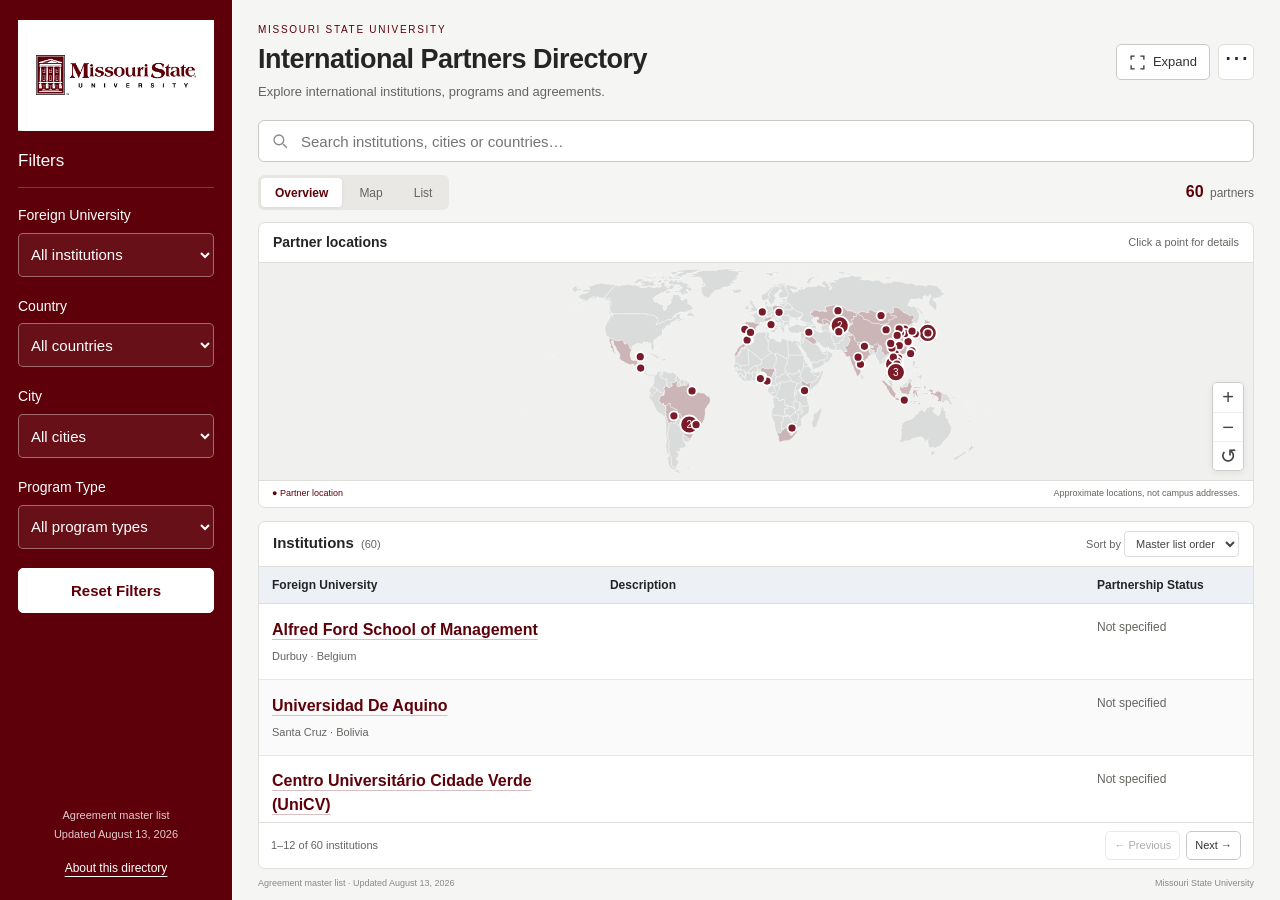
==== commit ccc69d3c: "Adapt the directory to embedded windows with persistent full-screen views" ====
--- a/index.html
+++ b/index.html
@@ -1 +1,47 @@
-<!doctype html><html lang="en"><head><meta charset="utf-8"><meta name="viewport" content="width=device-width,initial-scale=1"><meta name="theme-color" content="#5e0009"><title>International Partners Directory · Missouri State University</title><meta name="description" content="Explore Missouri State University international partner institutions, programs and agreements."><link rel="stylesheet" href="style.css?v=master-list-2"><script defer src="assets/d3.min.js"></script><script defer src="assets/topojson.min.js"></script><script defer src="app.js?v=master-list-2"></script></head><body><a class="skip" href="#results">Skip to partner list</a><aside><a class="logo" href="./"><img src="assets/msu-logo.png" width="700" height="395" alt="Missouri State University"></a><h2>International Partners</h2><label>Foreign University<select id="university"><option value="">All institutions</option></select></label><label>City<select id="city"><option value="">All cities</option></select></label><label>Country<select id="country"><option value="">All countries</option></select></label><label>Program Type<select id="program"><option value="">All program types</option></select></label><button class="reset" id="reset">Reset Filters</button><div class="record-count">Record Count<strong id="count">—</strong></div><button class="directory-info" id="directory-info">About this directory</button></aside><main><header><div><p class="eyebrow">MISSOURI STATE UNIVERSITY</p><h1>International Partners Directory</h1><p class="subtitle">Explore international institutions, programs and agreements.</p></div><button class="outline" id="readability" aria-pressed="false">Aa &nbsp; Larger text</button></header><section class="toolbar" aria-label="Data source and search"><label class="search-control"><span class="sr-only">Search institution, city, country or program</span><input id="search" type="search" placeholder="Search institutions, cities or countries…"></label><button class="outline" id="export">Export CSV ↓</button></section><section class="directory-summary"><span id="source-note">Loading institutions…</span></section><section class="map-panel" aria-label="Partner locations"><div class="map-top"><h2>Partner locations</h2><span>Click a country to filter · Click a point for details</span></div><div class="map-wrap"><svg id="map" viewBox="0 0 1100 430" aria-label="Interactive world map of partner locations"><title>Partner locations</title></svg><div class="map-controls"><button id="zoom-in" aria-label="Zoom in">+</button><button id="zoom-out" aria-label="Zoom out">−</button><button id="zoom-reset" aria-label="Reset map view">↺</button></div><p id="map-message" role="status">Loading map…</p></div><div class="map-caption"><span>● Partner location</span><span>City, region or country approximation — not a campus address.</span></div></section><section id="results" tabindex="-1"><div class="results-heading"><h2>Foreign University <span id="result-count"></span></h2><label>Sort by <select id="sort"><option value="source">Master list order</option><option value="name">Institution A–Z</option><option value="country">Country A–Z</option></select></label></div><div class="table-wrap"><table><thead id="table-head"></thead><tbody id="rows"></tbody></table></div><div id="empty" hidden><h3>No matching institutions</h3><p>Try another search or reset the filters.</p><button class="outline" id="empty-reset">Reset Filters</button></div><div class="pagination"><span id="page-status"></span><div><button id="prev" class="outline">← Previous</button><button id="next" class="outline">Next →</button></div></div></section><footer><span>Missouri State University · International Partnerships</span><button id="about">Directory information</button></footer></main><dialog id="dialog"><div class="dialog-top"><h2 id="dialog-title"></h2><button id="dialog-close" aria-label="Close dialog">×</button></div><div id="dialog-content"></div></dialog><div id="toast" role="status" hidden></div><noscript>This website requires JavaScript for interactive filtering. </noscript></body></html>
+<!doctype html>
+<html lang="en">
+<head>
+<meta charset="utf-8"><meta name="viewport" content="width=device-width,initial-scale=1">
+<meta name="theme-color" content="#5e0009">
+<title>International Partners Directory · Missouri State University</title>
+<meta name="description" content="Explore Missouri State University international partner institutions, programs and agreements.">
+<link rel="stylesheet" href="style.css?v=embed-3">
+<script defer src="assets/d3.min.js"></script><script defer src="assets/topojson.min.js"></script><script defer src="app.js?v=embed-3"></script>
+</head>
+<body>
+<a class="skip" href="#results">Skip to partner list</a>
+<aside id="filters-panel" class="filters-panel" aria-label="Institution filters">
+<a class="logo" href="./"><img src="assets/msu-logo.png" width="700" height="395" alt="Missouri State University"></a>
+<div class="filter-heading"><h2>Filters</h2><button id="filters-close" class="icon-button" aria-label="Close filters">×</button></div>
+<div class="filter-fields">
+<label>Foreign University<select id="university"><option value="">All institutions</option></select></label>
+<label>Country<select id="country"><option value="">All countries</option></select></label>
+<label>City<select id="city"><option value="">All cities</option></select></label>
+<label>Program Type<select id="program"><option value="">All program types</option></select></label>
+<button class="reset" id="reset">Reset Filters</button>
+</div>
+<div class="filter-bottom"><button id="filters-apply" class="reset">Show partners</button><p>Agreement master list<br>Updated August 13, 2026</p><button class="directory-info" id="directory-info">About this directory</button></div>
+</aside>
+<div id="filter-backdrop" class="filter-backdrop" hidden></div>
+<main>
+<header class="app-header">
+<img class="compact-logo" src="assets/msu-logo.png" width="700" height="395" alt="Missouri State University">
+<div class="heading"><p class="eyebrow">MISSOURI STATE UNIVERSITY</p><h1>International Partners<span class="title-suffix"> Directory</span></h1><p class="subtitle">Explore international institutions, programs and agreements.</p></div>
+<div class="header-actions">
+<button class="outline expand-button" id="expand" aria-label="Expand directory to full screen" title="Expand directory to full screen"><svg viewBox="0 0 24 24" fill="none" stroke="currentColor" stroke-width="1.8" aria-hidden="true"><path d="M8 3H3v5m13-5h5v5M3 16v5h5m13-5v5h-5"/></svg><span>Expand</span></button>
+<details class="tools-menu" id="tools-menu"><summary class="icon-button" aria-label="More directory options" title="More options">⋯</summary><div class="tools-popover"><button id="readability" aria-pressed="false">Aa &nbsp; Larger text</button><button id="export">Export CSV ↓</button><a id="full-view" href="./" target="_blank" rel="noopener">Open full view ↗</a><button id="about">Directory information</button></div></details>
+</div>
+</header>
+<section class="toolbar" aria-label="Search and filters"><label class="search-control"><svg viewBox="0 0 24 24" fill="none" stroke="currentColor" stroke-width="1.8" aria-hidden="true"><circle cx="10.5" cy="10.5" r="6.5"/><path d="m16 16 5 5"/></svg><span class="sr-only">Search institution, city, country or program</span><input id="search" type="search" placeholder="Search institutions, cities or countries…"></label><button class="outline filters-toggle" id="filters-toggle" aria-expanded="false" aria-controls="filters-panel"><svg viewBox="0 0 24 24" fill="none" stroke="currentColor" stroke-width="1.8" aria-hidden="true"><path d="M4 7h16M4 17h16"/><circle cx="8" cy="7" r="2" fill="white"/><circle cx="16" cy="17" r="2" fill="white"/></svg>Filters<span id="filter-count" hidden></span></button></section>
+<div class="active-filters" id="active-filters" aria-live="polite" hidden></div>
+<div class="viewbar"><div class="view-switch" role="group" aria-label="Directory view"><button data-view="overview" aria-pressed="true">Overview</button><button data-view="map" aria-pressed="false">Map</button><button data-view="list" aria-pressed="false">List</button></div><span class="record-count"><strong id="count">—</strong> partners</span></div>
+<div class="content-area" id="content-area" data-view="overview">
+<section class="map-panel" id="map-panel" aria-label="Partner locations"><div class="map-top"><h2>Partner locations</h2><span>Click a point for details</span></div><div class="map-wrap"><svg id="map" viewBox="0 0 1100 430" aria-label="Interactive world map of partner locations"><title>Partner locations</title></svg><div class="map-controls"><button id="zoom-in" aria-label="Zoom in">+</button><button id="zoom-out" aria-label="Zoom out">−</button><button id="zoom-reset" aria-label="Reset map view">↺</button></div><p id="map-message" role="status">Loading map…</p></div><div class="map-caption"><span>● Partner location</span><span>Approximate locations, not campus addresses.</span></div></section>
+<section id="results" class="list-panel" tabindex="-1" aria-label="Partner institutions"><div class="results-heading"><h2>Institutions <span id="result-count"></span></h2><label><span class="sort-label">Sort by </span><select id="sort" aria-label="Sort institutions"><option value="source">Master list order</option><option value="name">Institution A–Z</option><option value="country">Country A–Z</option></select></label></div><div class="table-wrap" id="table-scroll"><table><thead id="table-head"></thead><tbody id="rows"></tbody></table></div><div id="empty" hidden><h3>No matching institutions</h3><p>Try another search or reset the filters.</p><button class="outline" id="empty-reset">Reset Filters</button></div><div class="pagination"><span id="page-status" aria-live="polite"></span><div><button id="prev" class="outline" aria-label="Previous page">←<span> Previous</span></button><button id="next" class="outline" aria-label="Next page"><span>Next </span>→</button></div></div></section>
+</div>
+<footer><span id="source-note">Loading institutions…</span><span class="footer-brand">Missouri State University</span></footer>
+</main>
+<dialog id="dialog"><div class="dialog-top"><h2 id="dialog-title"></h2><button id="dialog-close" aria-label="Close details and return to directory">×</button></div><div id="dialog-content"></div></dialog>
+<div id="toast" role="status" hidden></div>
+<noscript>This website requires JavaScript for interactive filtering.</noscript>
+</body></html>
--- a/style.css
+++ b/style.css
@@ -1,3 +1,13 @@
-:root{--maroon:#5e0009;--bg:#f5f5f4;--line:#dfdfdd;--ink:#252525;--muted:#656565}*{box-sizing:border-box}body{margin:0;color:var(--ink);background:var(--bg);font:17px/1.65 Arial,Helvetica,sans-serif}button,input,select{font:inherit}button,a,input,select{outline-offset:4px}button:focus-visible,a:focus-visible,input:focus-visible,select:focus-visible,[tabindex]:focus-visible{outline:3px solid #c18b38}button{cursor:pointer}button:disabled{opacity:.4;cursor:not-allowed}a{color:var(--maroon)}[hidden]{display:none!important}.skip{position:fixed;top:-80px;left:15px;padding:12px;background:white;z-index:100}.skip:focus{top:10px}aside{width:260px;position:fixed;inset:0 auto 0 0;background:var(--maroon);color:#fff;padding:22px 20px;display:flex;flex-direction:column;gap:21px;overflow:auto}.logo{background:white;display:block;border-radius:5px}.logo img{display:block;width:100%;height:auto}.logo:focus-visible{outline-color:#e3b478}aside h2{font-size:18px;font-weight:400;margin:0;padding-bottom:16px;border-bottom:1px solid #ffffff35}aside label{display:block;font-size:15px;line-height:1.5}aside select{width:100%;margin-top:7px;padding:12px 10px;background:#ffffff10;color:white;border:1px solid #ffffff55;border-radius:5px;font-size:16px;min-height:48px}aside select option{color:#222;background:white}.reset{padding:12px;background:white;border:1px solid white;border-radius:5px;color:var(--maroon);font-weight:600;margin-top:4px}.reset:hover{background:#f0dedf}.record-count{font-size:16px;text-align:center;margin-top:auto;padding-top:15px}.record-count strong{display:block;font-size:46px;line-height:1.4;font-weight:400}.directory-info{color:#fff;font-size:13px;text-align:center;text-underline-offset:4px}main{margin-left:260px;padding:28px 30px;max-width:2000px}header{display:flex;justify-content:space-between;align-items:center;gap:20px;margin-bottom:25px}.eyebrow{color:var(--maroon);font-size:11px;letter-spacing:2px;margin:0 0 7px}h1{font-size:30px;line-height:1.3;letter-spacing:-.5px;margin:0 0 8px}h2,h3,p{margin-top:0}.subtitle{font-size:15px;color:var(--muted);margin:0}.outline{background:white;border:1px solid #c9c9c6;color:#333;border-radius:5px;padding:9px 13px;min-height:43px;white-space:nowrap;font-size:15px}.outline:hover{border-color:var(--maroon);color:var(--maroon);background:#fcf5f5}.toolbar{display:flex;gap:14px;align-items:end;padding:17px;background:white;border:1px solid var(--line);border-radius:7px}.source-control{font-size:12px;color:var(--muted);flex:1.2}.source-control select{display:block;width:100%;font-size:15px;margin-top:4px;padding:10px;border:1px solid #ccc;border-radius:4px;background:#fff;color:#222;height:45px}.search-control{flex:1.3}.search-control input{width:100%;height:45px;border:1px solid #ccc;border-radius:4px;padding:10px 12px;font-size:15px;min-width:150px}.toolbar button{height:45px}.directory-summary{display:flex;justify-content:space-between;gap:16px;align-items:center;margin:13px 0 18px;font-size:12px;color:var(--muted)}.directory-summary button{font-size:12px;color:var(--maroon);border:0;background:transparent;text-align:right;text-decoration:underline;text-underline-offset:3px;padding:5px 0}.map-panel{border:1px solid var(--line);background:#fff;border-radius:7px;overflow:hidden}.map-top{padding:13px 18px;display:flex;justify-content:space-between;align-items:center;gap:15px;border-bottom:1px solid var(--line)}.map-top h2{font-size:17px;margin:0;font-weight:600}.map-top>span{font-size:12px;color:var(--muted)}.map-wrap{height:335px;position:relative;overflow:hidden;background:#f1f2f1}.map-wrap svg{display:block;width:100%;height:100%;cursor:grab;touch-action:none}.map-wrap svg:active{cursor:grabbing}.country{fill:#dbddda;stroke:#fff;stroke-width:.7}.country.has-partners{fill:#cbb5b7;cursor:pointer}.country.has-partners:hover,.country.selected{fill:#a6656c}.point{cursor:pointer}.point circle{fill:#7a1b29;stroke:#fff;stroke-width:1.8}.point:hover circle,.point:focus-visible circle{fill:#b16e20;stroke-width:3}.point text{fill:white;font-size:10px;text-anchor:middle;dominant-baseline:central;pointer-events:none}.point .hit{fill:transparent;stroke:none}.map-controls{position:absolute;right:12px;bottom:12px;background:#fff;display:flex;flex-direction:column;border-radius:5px;border:1px solid #ccc;box-shadow:0 2px 7px #0001}.map-controls button{font-size:22px;width:36px;height:36px;border:0;background:white;color:#444}.map-controls button:hover{background:#f4e8e8;color:var(--maroon)}.map-controls button+button{border-top:1px solid #eee}.map-caption{padding:9px 18px;font-size:11px;color:var(--muted);display:flex;gap:15px;justify-content:space-between;border-top:1px solid var(--line)}.map-caption>span:first-child{color:var(--maroon)}#map-message{position:absolute;bottom:12px;left:15px;font-size:13px;color:#444;background:#fff;padding:5px 10px;border-radius:4px;margin:0}#results{margin-top:24px;scroll-margin-top:20px}.results-heading{display:flex;justify-content:space-between;align-items:center;gap:15px;margin-bottom:13px}.results-heading h2{font-size:21px;margin:0}.results-heading h2 span{font-size:14px;font-weight:400;color:var(--muted);margin-left:5px}.results-heading label{font-size:13px;color:var(--muted)}.results-heading select{padding:7px;background:#fff;border:1px solid #ccc;border-radius:4px;margin-left:6px;font-size:13px}.table-wrap{overflow-x:auto;background:white;border:1px solid var(--line);border-radius:6px}table{width:100%;border-collapse:collapse;text-align:left}th{padding:14px 16px;background:#ecf1f7;font-size:15px;border-bottom:1px solid var(--line);font-weight:600}td{padding:16px;font-size:16px;line-height:1.7;border-bottom:1px solid #e8e8e6;vertical-align:top}td:first-child{width:29%;min-width:200px}tr:last-child td{border-bottom:0}tbody tr:nth-child(even){background:#fafafa}tbody tr:hover{background:#f9eeee}.institution{font-size:17px;line-height:1.5;color:var(--maroon);border:0;background:none;text-align:left;padding:0;text-decoration:underline;text-decoration-color:#d9bfc2;text-underline-offset:4px;font-weight:600}.location{display:block;font-size:12px;color:var(--muted);font-weight:400;margin-top:5px}.missing{color:#777;font-style:italic;font-size:14px}.badge{font-size:11px;line-height:1.5;display:inline-block;padding:3px 7px;margin-top:8px;border-radius:3px;background:#eaf3ec;color:#2a6439;font-weight:400}.badge.review{background:#fff4dc;color:#765a22}.badge.absent{background:#f9e4e6;color:#842132}.date{font-size:13px;color:#666;display:block;margin-top:6px}.pagination{display:flex;align-items:center;justify-content:space-between;margin-top:16px;gap:15px;font-size:13px;color:var(--muted)}.pagination>div{display:flex;gap:8px}#empty{text-align:center;padding:35px;background:white;border:1px solid var(--line)}#empty p{color:var(--muted);font-size:15px}footer{margin-top:32px;padding-top:16px;border-top:1px solid var(--line);display:flex;gap:12px;justify-content:space-between;color:#777;font-size:11px}footer button{background:none;border:0;text-decoration:underline;color:var(--maroon);font-size:12px}dialog{max-width:calc(100vw - 28px);width:800px;max-height:calc(100dvh - 40px);padding:0;border:1px solid #ddd;border-radius:9px;color:#222;box-shadow:0 20px 70px #0003}dialog::backdrop{background:#17171766;backdrop-filter:blur(2px)}.dialog-top{display:flex;align-items:center;justify-content:space-between;padding:18px 24px;border-bottom:1px solid #ddd;position:sticky;top:0;background:#fff;z-index:1}.dialog-top h2{font-size:22px;line-height:1.4;margin:0}.dialog-top>button{background:none;border:0;font-size:30px;line-height:1;width:36px;height:36px;flex:none}#dialog-content{padding:23px 25px;font-size:16px;line-height:1.8}#dialog-content h3{font-size:16px;margin:24px 0 8px}#dialog-content p{margin:0 0 16px}#dialog-content dl{display:grid;grid-template-columns:1fr 1fr;gap:16px;margin:20px 0}dt{font-size:12px;color:#777}dd{margin:3px 0 0;font-size:15px}.note{padding:13px;background:#f4f4f1;border-left:3px solid #b4a190;font-size:13px;color:#555}.audit-table{min-width:680px}.audit-table td{font-size:13px;padding:12px}.audit-table th{font-size:12px}.audit-table .institution{font-size:14px}.audit-table td:first-child{min-width:0;width:38%}.audit-stats{display:flex;gap:12px;margin-bottom:22px}.audit-stats>div{background:#f6f4f2;border:1px solid #ddd;border-radius:5px;padding:12px 15px;flex:1;font-size:12px}.audit-stats strong{font-size:28px;display:block;color:var(--maroon)}.audit-filter{display:flex;gap:9px;margin:15px 0}.audit-filter button{font-size:12px}.audit-dialog{width:1100px}#toast{position:fixed;bottom:25px;left:50%;transform:translateX(-50%);background:#333;color:white;padding:12px 19px;border-radius:6px;z-index:100;font-size:14px;max-width:90%}.sr-only{position:absolute;width:1px;height:1px;overflow:hidden;clip-path:inset(50%)}body.large td,body.large .institution{font-size:19px}body.large input,body.large select,body.large .outline{font-size:17px}body.large .subtitle{font-size:17px}body.large aside label{font-size:17px}@media(min-width:1600px){main{padding:32px 44px}.map-wrap{height:390px}td{font-size:17px}.institution{font-size:18px}}@media(max-width:1100px){aside{width:225px;padding:18px 16px;gap:17px}main{margin-left:225px;padding:23px}h1{font-size:26px}.toolbar{flex-wrap:wrap}.source-control{flex-basis:100%}.search-control{flex:1}.directory-summary{align-items:flex-start}.map-wrap{height:295px}.map-top>span{max-width:200px;font-size:11px}header{align-items:flex-start}header>.outline{font-size:12px}.map-caption{font-size:10px}}@media(max-width:700px){aside{position:relative;inset:auto;width:100%;display:grid;grid-template-columns:1fr 1fr;gap:13px 16px;padding:18px}.logo{width:160px;grid-column:1/-1;justify-self:center}.logo img{height:90px;object-fit:contain}aside h2{display:none}aside label{font-size:13px}aside select{font-size:14px;min-height:43px;padding:10px 8px;margin-top:4px}.reset{font-size:14px;margin:0}.record-count{padding:0;display:flex;gap:15px;align-items:center;justify-content:center;font-size:13px}.record-count strong{font-size:29px}.directory-info{grid-column:1/-1;font-size:12px}main{margin:0;padding:22px 15px}h1{font-size:25px}.eyebrow{font-size:10px}.subtitle{font-size:13px}header{gap:12px}header>.outline{font-size:11px;padding:7px;min-height:36px}.toolbar{padding:12px;gap:10px}.source-control select{font-size:13px}.search-control input{font-size:13px}.toolbar>.outline{font-size:12px;padding:8px}.directory-summary{display:block;font-size:11px}.directory-summary button{display:block;text-align:left;font-size:12px}.map-top{padding:12px}.map-top h2{font-size:15px}.map-top>span{font-size:9px;max-width:150px}.map-wrap{height:245px}.map-caption{font-size:9px;padding:9px 11px}.map-caption>span:last-child{max-width:190px;text-align:right}.results-heading{align-items:flex-start}.results-heading h2{font-size:18px}.results-heading label{font-size:0}.results-heading select{font-size:11px;margin:0}.table-wrap table{min-width:600px}.table-wrap.audit-wrap{overflow:auto}td{padding:13px;font-size:15px}td:first-child{min-width:170px}.institution{font-size:16px}th{padding:12px;font-size:13px}.pagination{font-size:11px;flex-wrap:wrap}.pagination .outline{font-size:12px;min-height:36px}.pagination>div{margin-left:auto}footer{display:block;font-size:10px}footer button{display:block;margin-top:10px;padding:0;font-size:11px}.dialog-top{padding:17px}.dialog-top h2{font-size:19px}#dialog-content{padding:20px 17px;font-size:15px}.audit-stats{gap:7px}.audit-stats>div{padding:10px 8px;font-size:10px}.audit-stats strong{font-size:25px}.audit-filter{flex-wrap:wrap}.audit-filter button{font-size:11px}body.large .table-wrap table{min-width:680px}}@media print{aside,.toolbar,.outline,.directory-summary button,.map-controls,.pagination,footer,dialog{display:none!important}main{margin:0;padding:0}.map-wrap{height:240px}.table-wrap{overflow:visible}table{min-width:0!important}td{font-size:11pt}.institution{font-size:12pt;color:#222}tr{break-inside:avoid}header{margin-bottom:15px}}@media(prefers-reduced-motion:reduce){*{scroll-behavior:auto!important}}
-
-.directory-info{background:none;border:0;text-decoration:underline;padding:0;cursor:pointer}.directory-summary{margin:13px 0 18px;font-size:12px;color:var(--muted)}.description:empty{min-height:22px}.status-cell{width:150px;white-space:nowrap;color:var(--muted);font-size:14px}.search-control{flex:1}.toolbar{align-items:center}.table-wrap table{min-width:650px}.table-wrap td:nth-child(2){width:55%}@media(max-width:700px){.status-cell{font-size:12px}.directory-info{grid-column:1/-1}}
+:root{--maroon:#5e0009;--bg:#f5f5f4;--line:#dededb;--ink:#252525;--muted:#646460;--sidebar:232px;color-scheme:light}
+*{box-sizing:border-box}html{height:100%;height:100dvh}body{margin:0;height:100%;color:var(--ink);background:var(--bg);font:16px/1.55 Arial,Helvetica,sans-serif;overflow:hidden}button,input,select{font:inherit}button{cursor:pointer}a{color:var(--maroon)}button,a,input,select,[tabindex]{outline-offset:3px}button:focus-visible,a:focus-visible,input:focus-visible,select:focus-visible,[tabindex]:focus-visible{outline:3px solid #bc8835}button:disabled{opacity:.4;cursor:not-allowed}[hidden]{display:none!important}.sr-only,.skip:not(:focus){position:absolute;width:1px;height:1px;overflow:hidden;clip-path:inset(50%)}.skip:focus{position:fixed;top:8px;left:12px;z-index:100;background:white;padding:10px 14px}.icon-button{display:inline-flex;align-items:center;justify-content:center;border:1px solid var(--line);background:white;border-radius:6px;width:36px;height:36px;color:var(--ink);font-size:25px;line-height:1}.icon-button:hover,.outline:hover{background:#f9eded;border-color:var(--maroon);color:var(--maroon)}.outline{min-height:36px;border:1px solid #c9c9c6;border-radius:5px;padding:7px 12px;background:white;color:#333;font-size:14px;white-space:nowrap}.outline svg{width:17px;height:17px;display:block;flex:none}.filters-panel{position:fixed;inset:0 auto 0 0;width:var(--sidebar);background:var(--maroon);color:white;display:flex;flex-direction:column;gap:17px;padding:20px 18px;z-index:20;overflow-y:auto;overscroll-behavior:contain;scrollbar-width:thin}.logo{display:block;background:white;border-radius:5px;flex:none}.logo img{width:100%;height:auto;display:block}.filter-heading{display:flex;align-items:center;justify-content:space-between;gap:12px;border-bottom:1px solid #ffffff35;padding-bottom:13px}.filter-heading h2{font-size:17px;font-weight:500;margin:0}.filter-heading .icon-button{display:none;background:transparent;color:white;border-color:#ffffff50;font-size:24px}.filter-fields{display:flex;flex-direction:column;gap:19px}.filter-fields label{font-size:14px;display:block}.filter-fields select{display:block;width:100%;min-width:0;min-height:44px;margin-top:6px;padding:10px 8px;background:#ffffff10;color:white;border:1px solid #ffffff60;border-radius:5px;font-size:15px;text-overflow:ellipsis}.filter-fields option{background:white;color:#222}.reset{border:1px solid white;border-radius:5px;background:white;color:var(--maroon);padding:10px 12px;font-size:15px;font-weight:600;min-height:42px}.reset:hover{background:#efdbde}.filter-bottom{margin-top:auto;padding-top:16px;text-align:center}.filter-bottom p{color:#e2c9cb;font-size:11px;line-height:1.8;margin:0 0 10px}.directory-info{color:white;font-size:12px;text-decoration:underline;text-underline-offset:4px;border:0;background:none}.filter-bottom>#filters-apply{display:none}.filter-backdrop{position:fixed;inset:0;background:#21121570;backdrop-filter:blur(2px);z-index:40}
+main{margin-left:var(--sidebar);height:100%;min-width:0;padding:22px 26px 9px;display:flex;flex-direction:column;gap:0;overflow:hidden}.app-header{display:flex;align-items:center;justify-content:space-between;gap:15px;flex:none;min-height:70px;margin-bottom:18px}.heading{min-width:0}.eyebrow{font-size:10px;letter-spacing:1.7px;color:var(--maroon);margin:0 0 5px}h1{font-size:27px;line-height:1.25;letter-spacing:-.5px;margin:0 0 6px}.subtitle{font-size:13px;color:var(--muted);margin:0}.header-actions{display:flex;align-items:center;gap:8px;flex:none}.expand-button{display:inline-flex;align-items:center;justify-content:center;gap:7px;min-height:36px;font-size:13px}.compact-logo{display:none}.tools-menu{position:relative}.tools-menu>summary{list-style:none;cursor:pointer;font-size:25px;padding-bottom:9px}.tools-menu>summary::-webkit-details-marker{display:none}.tools-menu[open]>summary{border-color:var(--maroon)}.tools-popover{position:absolute;top:calc(100% + 7px);right:0;min-width:195px;border:1px solid var(--line);background:white;border-radius:7px;box-shadow:0 8px 25px #0002;z-index:30;padding:5px;display:flex;flex-direction:column}.tools-popover button,.tools-popover a{display:block;text-align:left;font-size:13px;line-height:1.5;padding:10px;border:0;border-radius:4px;background:white;color:var(--ink);text-decoration:none}.tools-popover button:hover,.tools-popover a:hover{color:var(--maroon);background:#f8eeee}.tools-popover button[aria-pressed=true]{background:#f5e8e9;color:var(--maroon)}.toolbar{display:flex;align-items:center;gap:10px;flex:none}.search-control{display:flex;align-items:center;gap:10px;background:white;border:1px solid #c9c9c6;border-radius:6px;flex:1;min-width:0;padding:0 12px;height:42px}.search-control:focus-within{border-color:var(--maroon);box-shadow:0 0 0 1px var(--maroon)}.search-control svg{width:18px;height:18px;color:#888;flex:none}.search-control input{width:100%;min-width:0;border:0;outline:none;background:transparent;color:var(--ink);font-size:15px;line-height:1.4;height:40px}.filters-toggle{display:none;align-items:center;gap:6px;min-height:42px}.filters-toggle>span{background:var(--maroon);color:white;border-radius:50%;font-size:10px;min-width:17px;height:17px;display:grid;place-items:center}.active-filters{display:flex;flex-wrap:wrap;align-items:center;gap:5px;flex:none;padding-top:8px;max-height:65px;overflow:auto}.filter-chip{border:1px solid #dec1c4;background:#f9ebed;border-radius:4px;padding:3px 7px;color:var(--maroon);font-size:11px;max-width:230px;overflow:hidden;text-overflow:ellipsis;white-space:nowrap}.filter-chip:hover{background:#f0dadd}.clear-filters{padding:3px 5px;font-size:11px;color:var(--muted);border:0;background:none;text-decoration:underline}.viewbar{display:flex;align-items:center;justify-content:space-between;gap:10px;flex:none;padding:13px 0 12px}.view-switch{display:flex;gap:3px;padding:3px;background:#e9e8e5;border-radius:6px}.view-switch>button{border:0;background:none;color:var(--muted);padding:5px 14px;border-radius:4px;font-size:12px;line-height:1.5;min-height:29px}.view-switch>button[aria-pressed=true]{color:var(--maroon);background:white;box-shadow:0 1px 4px #0001;font-weight:600}.record-count{font-size:12px;color:var(--muted);white-space:nowrap}.record-count strong{font-size:16px;color:var(--maroon);font-weight:600;margin-right:3px}.content-area{display:grid;grid-template-columns:minmax(0,1fr);grid-template-rows:minmax(155px,.9fr) minmax(170px,1.1fr);gap:13px;flex:1;min-height:0;min-width:0}.content-area[data-view=map],.content-area[data-view=list]{grid-template-rows:minmax(0,1fr)}.content-area[data-view=map] .list-panel{display:none}.content-area[data-view=list] .map-panel{display:none}.map-panel,.list-panel{border:1px solid var(--line);background:white;border-radius:7px;overflow:hidden;display:flex;flex-direction:column;min-height:0;min-width:0}.map-top{display:flex;align-items:center;justify-content:space-between;gap:12px;padding:9px 14px;border-bottom:1px solid var(--line);flex:none}.map-top h2{font-size:14px;margin:0;line-height:1.5;font-weight:600}.map-top>span{font-size:11px;color:var(--muted)}.map-wrap{flex:1;min-height:0;position:relative;overflow:hidden;background:#f0f1ef}.map-wrap>svg{display:block;width:100%;height:100%;cursor:grab;touch-action:none}.map-wrap>svg:active{cursor:grabbing}.country{fill:#d9dcda;stroke:#fff;stroke-width:.7}.country.has-partners{fill:#cbb5b7;cursor:pointer}.country.has-partners:hover,.country.selected,.country:focus-visible{fill:#a6656c}.point{cursor:pointer}.point circle{fill:#7a1b29;stroke:#fff;stroke-width:1.8}.point:hover circle,.point:focus-visible circle{fill:#b16e20;stroke-width:3}.point text{fill:white;font-size:10px;text-anchor:middle;dominant-baseline:central;pointer-events:none}.point .hit{fill:transparent;stroke:none}.map-controls{position:absolute;right:9px;bottom:9px;background:white;display:flex;flex-direction:column;border-radius:5px;border:1px solid #ccc;box-shadow:0 2px 7px #0001;overflow:hidden}.map-controls button{font-size:20px;width:30px;height:29px;border:0;background:white;color:#444;line-height:1}.map-controls button:hover{background:#f4e8e8;color:var(--maroon)}.map-controls button+button{border-top:1px solid #eee}.map-caption{padding:6px 13px;display:flex;justify-content:space-between;gap:8px;border-top:1px solid var(--line);color:var(--muted);font-size:9px;flex:none}.map-caption>span:first-child{color:var(--maroon)}#map-message{position:absolute;bottom:8px;left:10px;max-width:calc(100% - 55px);background:white;border-radius:4px;font-size:11px;color:#555;padding:5px 8px;margin:0}.results-heading{display:flex;align-items:center;justify-content:space-between;gap:12px;flex:none;padding:9px 14px;border-bottom:1px solid var(--line)}.results-heading h2{font-size:15px;margin:0;line-height:1.5}.results-heading h2 span{font-size:11px;font-weight:400;color:var(--muted);margin-left:3px}.results-heading label{font-size:11px;color:var(--muted);flex:none}.results-heading select{font-size:11px;padding:5px 7px;background:white;border:1px solid var(--line);border-radius:4px;max-width:150px;color:#444}.table-wrap{flex:1;min-height:0;overflow:auto;overscroll-behavior:contain;scrollbar-width:thin;scrollbar-color:#c9c3bf transparent}table{width:100%;border-collapse:separate;border-spacing:0;text-align:left;table-layout:fixed}th{font-size:12px;font-weight:600;line-height:1.5;padding:9px 13px;background:#edf1f5;position:sticky;top:0;z-index:1;border-bottom:1px solid var(--line)}th:first-child{width:34%}th:nth-child(2){width:49%}th:last-child{width:17%}td{font-size:15px;line-height:1.7;padding:13px;border-bottom:1px solid #e8e8e6;vertical-align:top;overflow-wrap:anywhere}tr:last-child td{border-bottom:0}tbody tr:nth-child(even){background:#fafafa}tbody tr:hover{background:#fbf1f2}.institution{font-size:16px;line-height:1.5;color:var(--maroon);background:none;border:0;text-align:left;padding:0;text-decoration:underline;text-decoration-color:#d9bfc2;text-underline-offset:4px;font-weight:600;overflow-wrap:anywhere}.location{font-size:11px;color:var(--muted);display:block;margin-top:5px}.description:empty{padding-top:0;padding-bottom:0}.status-cell{font-size:12px;color:var(--muted)}.pagination{display:flex;align-items:center;justify-content:space-between;gap:10px;flex:none;border-top:1px solid var(--line);padding:8px 12px;font-size:11px;color:var(--muted);background:white}.pagination>div{display:flex;gap:6px}.pagination .outline{font-size:11px;padding:5px 8px;min-height:29px}#empty{flex:1;min-height:0;overflow:auto;text-align:center;padding:20px}#empty h3{font-size:17px;margin:0 0 8px}#empty p{font-size:13px;color:var(--muted);margin:0 0 12px}footer{display:flex;align-items:center;justify-content:space-between;gap:8px;flex:none;font-size:9px;color:#888;padding-top:8px;min-height:22px;line-height:1.5}
+dialog{max-width:calc(100vw - 28px);width:760px;max-height:calc(100dvh - 28px);padding:0;border:1px solid #ddd;border-radius:9px;background:white;color:#222;box-shadow:0 20px 70px #0003;overflow:auto;overscroll-behavior:contain}dialog::backdrop{background:#17171766;backdrop-filter:blur(2px)}.dialog-top{display:flex;align-items:center;justify-content:space-between;gap:15px;padding:16px 22px;border-bottom:1px solid #ddd;position:sticky;top:0;background:white;z-index:1}.dialog-top h2{font-size:21px;line-height:1.4;margin:0}.dialog-top>button{background:white;border:1px solid var(--line);border-radius:5px;font-size:25px;width:36px;height:36px;flex:none;line-height:1;color:#555}#dialog-content{padding:20px 22px;font-size:16px;line-height:1.8}#dialog-content h3{font-size:15px;margin:24px 0 8px}#dialog-content p{margin:0 0 16px;overflow-wrap:anywhere}#dialog-content dl{display:grid;grid-template-columns:minmax(0,1fr) minmax(0,1fr);gap:16px;margin:0 0 20px}dt{font-size:11px;color:#777}dd{font-size:14px;margin:3px 0 0;overflow-wrap:anywhere}.note{padding:12px;background:#f4f4f1;border-left:3px solid #b4a190;color:#555;font-size:12px}#toast{position:fixed;bottom:20px;left:50%;transform:translateX(-50%);background:#333;color:white;padding:11px 17px;border-radius:6px;z-index:100;font-size:13px;max-width:calc(100vw - 24px);line-height:1.6;box-shadow:0 4px 15px #0002}body.large td,body.large .institution{font-size:19px}body.large .search-control input,body.large .filter-fields select{font-size:17px}body.large #dialog-content{font-size:18px}body.large .location,body.large .status-cell{font-size:13px}body.large .filter-fields label{font-size:16px}
+/* The compact layout follows the iframe's viewport, including short desktop embeds. */
+.compact{--sidebar:0px}.compact main{margin:0;padding:10px 12px 6px}.compact .app-header{min-height:43px;gap:10px;margin-bottom:10px}.compact .compact-logo{display:block;width:60px;height:36px;object-fit:contain;background:white;border-radius:4px;flex:none}.compact .heading{flex:1}.compact .eyebrow,.compact .subtitle{display:none}.compact h1{font-size:19px;margin:0;letter-spacing:-.2px;line-height:1.25}.compact .title-suffix{display:none}.compact .header-actions{gap:6px}.compact .expand-button{min-height:34px;font-size:12px;padding:6px 9px}.compact .icon-button{height:34px;width:34px}.compact .filters-panel{inset:0 auto 0 0;width:min(340px,calc(100vw - 28px));z-index:50;padding:18px 20px;gap:18px;transform:translateX(-105%);visibility:hidden;transition:transform .2s,visibility .2s;box-shadow:8px 0 30px #0002}.compact.filters-open .filters-panel{transform:none;visibility:visible}.compact .filters-panel .logo{width:170px;align-self:center}.compact .filter-heading .icon-button{display:inline-flex}.compact .filter-fields{gap:17px}.compact .filter-fields select{min-height:44px}.compact .filter-bottom>#filters-apply{display:block;width:100%;margin-bottom:17px}.compact .filter-bottom p{font-size:10px}.compact .filters-toggle{display:flex}.compact .search-control{height:39px;padding:0 10px;gap:8px}.compact .search-control input{height:37px;font-size:14px}.compact .search-control svg{width:16px;height:16px}.compact .filters-toggle{min-height:39px;padding:7px 10px;font-size:12px}.compact .viewbar{padding:9px 0}.compact .view-switch>button{font-size:11px;min-height:28px;padding:4px 11px}.compact .record-count{font-size:11px}.compact .record-count strong{font-size:14px}.compact .content-area{gap:9px;grid-template-rows:minmax(105px,.85fr) minmax(135px,1.15fr)}.compact .content-area[data-view=map],.compact .content-area[data-view=list]{grid-template-rows:minmax(0,1fr)}.compact .map-top{padding:6px 11px}.compact .map-top h2{font-size:12px}.compact .map-top>span{font-size:10px}.compact .map-caption{font-size:8px;padding:4px 10px}.compact .map-controls{right:7px;bottom:7px}.compact .map-controls button{width:27px;height:26px;font-size:18px}.compact .results-heading{padding:7px 11px}.compact .results-heading h2{font-size:13px}.compact .results-heading select{font-size:10px;padding:4px 6px}.compact .sort-label{display:none}.compact .pagination{padding:6px 10px;font-size:10px}.compact .pagination .outline{font-size:10px;min-height:28px}.compact footer{font-size:8px;min-height:17px;padding-top:4px}.compact .footer-brand{display:none}.compact .active-filters{padding-top:6px;max-height:48px}.compact .filter-chip{font-size:10px;max-width:180px}.compact table,.compact tbody{display:block;width:100%;table-layout:auto}.compact thead{position:absolute;width:1px;height:1px;overflow:hidden;clip-path:inset(50%)}.compact tbody tr{display:grid;grid-template-columns:minmax(0,1fr) auto;gap:0 12px;padding:11px 12px;border-bottom:1px solid var(--line)}.compact tbody tr:last-child{border-bottom:0}.compact td{display:block;border:0;padding:0;min-width:0;width:auto!important}.compact td:first-child{grid-column:1;grid-row:1}.compact .institution{font-size:15px;line-height:1.5}.compact .location{font-size:10px;margin-top:4px}.compact td.description{grid-column:1/-1;grid-row:2;font-size:13px;line-height:1.7;padding-top:8px;display:-webkit-box;-webkit-line-clamp:3;-webkit-box-orient:vertical;overflow:hidden}.compact td.description:empty{display:none}.compact .status-cell{grid-column:2;grid-row:1;font-size:10px;white-space:nowrap;align-self:start;line-height:1.5;padding-top:2px}.compact .status-cell:before{content:'Status';display:block;color:#999;font-size:9px;margin-bottom:2px}.compact.large .institution{font-size:18px}.compact.large td.description{font-size:16px}.compact.large .location,.compact.large .status-cell{font-size:12px}.compact.large .search-control input{font-size:16px}
+@media(min-width:1600px) and (min-height:850px){:root{--sidebar:250px}main{padding:27px 35px 12px}.app-header{margin-bottom:23px}h1{font-size:31px}.content-area{gap:18px}.map-top,.results-heading{padding:11px 17px}.institution{font-size:18px}td{font-size:16px;padding:16px}.compact main{padding:12px 16px 6px}}
+@media(max-width:480px){.compact main{padding:8px 9px 5px}.compact .compact-logo{width:44px;height:30px}.compact h1{font-size:16px}.compact .app-header{gap:7px;min-height:36px;margin-bottom:8px}.compact .expand-button{width:33px;min-height:33px;padding:6px}.compact .expand-button>span{display:none}.compact .header-actions{gap:5px}.compact .icon-button{width:32px;height:33px}.compact .toolbar{gap:7px}.compact .search-control{gap:5px;padding:0 8px}.compact .search-control input{font-size:13px}.compact .filters-toggle{gap:4px;padding:6px 7px}.compact .filters-toggle>svg{display:none}.compact .map-caption>span:last-child{display:none}.compact .record-count{font-size:10px}.compact .view-switch>button{font-size:10px;padding:4px 9px}.compact .viewbar{padding:8px 0}.compact .content-area{gap:7px}.compact .pagination .outline>span{display:none}.compact .pagination .outline{font-size:15px;padding:2px 8px;min-width:33px}.compact .map-top>span{font-size:8px}.compact .status-cell{font-size:9px}.compact tbody tr{padding:10px;gap:0 8px}.compact .location{font-size:10px}.compact .institution{font-size:15px}dialog{position:fixed;inset:0;margin:0;width:100vw;max-width:100vw;height:100dvh;max-height:100dvh;border:0;border-radius:0}.dialog-top{padding:14px 16px}.dialog-top h2{font-size:19px}.dialog-top>button{height:36px;width:36px}#dialog-content{padding:18px 16px;font-size:15px}#dialog-content dl{gap:14px 12px}dd{font-size:13px}}
+@media(max-height:440px){.compact .app-header{min-height:31px;margin-bottom:7px}.compact .compact-logo{height:28px}.compact .viewbar{padding:6px 0}.compact .content-area{grid-template-rows:minmax(76px,.7fr) minmax(115px,1.3fr)}.compact .map-caption{display:none}.compact footer{display:none}.compact .filters-panel{gap:10px;padding-top:10px;padding-bottom:10px}.compact .filters-panel .logo{display:none}.compact .filter-fields{gap:10px}.compact .filter-fields select{min-height:35px;padding:6px;margin-top:3px}.compact .filter-bottom p{display:none}.compact .filter-bottom{padding-top:4px}.compact .filter-bottom>#filters-apply{margin-bottom:7px;min-height:35px;padding:6px}.compact .filter-fields .reset{min-height:35px;padding:6px}.compact .filter-heading{padding-bottom:7px}}
+@media print{html,body{height:auto;overflow:visible}.filters-panel,.filter-backdrop,.header-actions,.toolbar,.active-filters,.viewbar,.map-controls,.pagination,footer,dialog,#toast{display:none!important}main,.compact main{margin:0;padding:0;height:auto;overflow:visible}.app-header{min-height:0}.subtitle{display:block}.content-area,.compact .content-area{display:block}.map-panel,.list-panel,.content-area[data-view=map] .list-panel,.content-area[data-view=list] .map-panel{display:block;overflow:visible;margin-bottom:20px}.map-wrap{height:220px}.table-wrap{overflow:visible;display:block}.compact table{display:table}.compact tbody{display:table-row-group}.compact thead{position:static;width:auto;height:auto;clip-path:none;display:table-header-group}.compact tbody tr{display:table-row}.compact td{display:table-cell;padding:10px;border-bottom:1px solid var(--line)}.compact td.description{display:table-cell;padding:10px;overflow:visible}.compact td.description:empty{display:table-cell}.compact .status-cell:before{display:none}th{position:static}tr{break-inside:avoid}.list-panel{border:0}.status-cell,.compact .status-cell{font-size:10pt}.institution,.compact .institution{font-size:12pt}td{font-size:11pt}}
+@media(prefers-reduced-motion:reduce){*,*:before,*:after{scroll-behavior:auto!important;transition:none!important}}
+.compact .filter-fields{flex:1;min-height:0;overflow-y:auto;padding:2px 4px 3px 0;overscroll-behavior:contain}.compact .filter-fields>*{flex-shrink:0}.compact .logo,.compact .filter-heading,.compact .filter-bottom{flex-shrink:0}.compact .filter-bottom{flex:none;margin-top:0;padding-top:8px}.compact .filter-bottom p{margin-bottom:7px}
+@media(max-height:440px){.compact .content-area[data-view=overview]{grid-template-rows:minmax(65px,.7fr) minmax(110px,1.3fr)}}
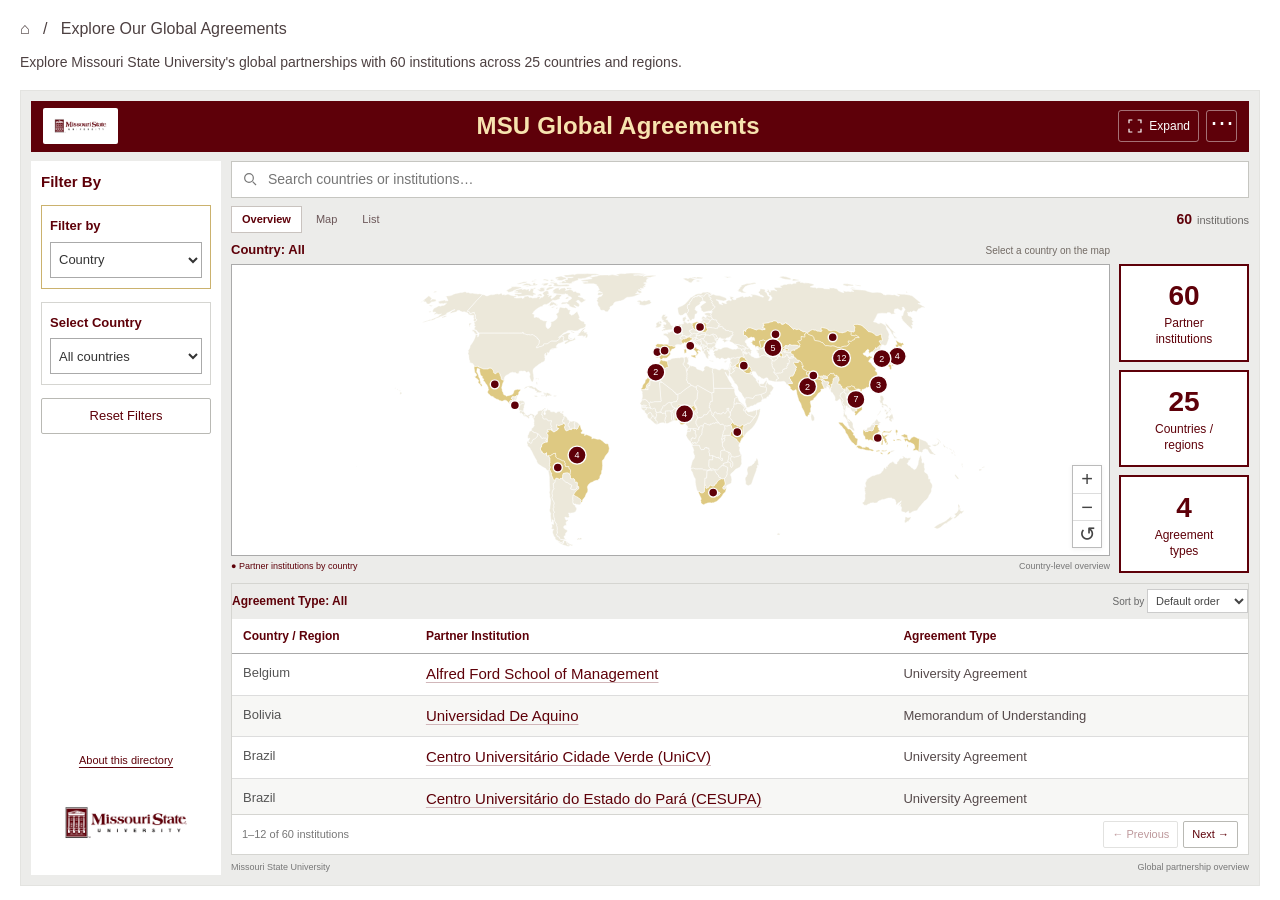
==== commit dfc2df7b: "Publish a concise country and agreement overview with limited public fields" ====
--- a/index.html
+++ b/index.html
@@ -1,47 +1,24 @@
 <!doctype html>
-<html lang="en">
-<head>
-<meta charset="utf-8"><meta name="viewport" content="width=device-width,initial-scale=1">
-<meta name="theme-color" content="#5e0009">
-<title>International Partners Directory · Missouri State University</title>
-<meta name="description" content="Explore Missouri State University international partner institutions, programs and agreements.">
-<link rel="stylesheet" href="style.css?v=embed-3">
-<script defer src="assets/d3.min.js"></script><script defer src="assets/topojson.min.js"></script><script defer src="app.js?v=embed-3"></script>
-</head>
+<html lang="en"><head><meta charset="utf-8"><meta name="viewport" content="width=device-width,initial-scale=1"><meta name="theme-color" content="#5e0009"><title>MSU Global Agreements · Missouri State University</title><meta name="description" content="Explore Missouri State University's global partnership network by country, institution and agreement type."><link rel="stylesheet" href="style.css?v=public-4"><script defer src="assets/d3.min.js"></script><script defer src="assets/topojson.min.js"></script><script defer src="app.js?v=public-4"></script></head>
 <body>
-<a class="skip" href="#results">Skip to partner list</a>
-<aside id="filters-panel" class="filters-panel" aria-label="Institution filters">
-<a class="logo" href="./"><img src="assets/msu-logo.png" width="700" height="395" alt="Missouri State University"></a>
-<div class="filter-heading"><h2>Filters</h2><button id="filters-close" class="icon-button" aria-label="Close filters">×</button></div>
-<div class="filter-fields">
-<label>Foreign University<select id="university"><option value="">All institutions</option></select></label>
-<label>Country<select id="country"><option value="">All countries</option></select></label>
-<label>City<select id="city"><option value="">All cities</option></select></label>
-<label>Program Type<select id="program"><option value="">All program types</option></select></label>
-<button class="reset" id="reset">Reset Filters</button>
+<a class="skip" href="#results">Skip to institution list</a>
+<section class="page-intro"><p class="breadcrumb">⌂ &nbsp; / &nbsp; Explore Our Global Agreements</p><p id="intro-summary">Explore Missouri State University's global partnerships by country and agreement type.</p></section>
+<div class="dashboard">
+<header class="dashboard-banner" id="banner"><img src="assets/msu-logo.png" class="banner-logo" width="700" height="395" alt="Missouri State University"><h1>MSU Global Agreements</h1><div class="header-actions"><button id="expand" class="expand-button" aria-label="Expand to full screen" title="Expand to full screen"><svg viewBox="0 0 24 24" fill="none" stroke="currentColor" stroke-width="1.8" aria-hidden="true"><path d="M8 3H3v5m13-5h5v5M3 16v5h5m13-5v5h-5"/></svg><span>Expand</span></button><details id="tools-menu" class="tools-menu"><summary aria-label="More options" title="More options">⋯</summary><div class="tools-popover"><button id="readability" aria-pressed="false">Aa &nbsp; Larger text</button><button id="export">Download list ↓</button><a id="full-view" href="./" target="_blank" rel="noopener">Open full view ↗</a><button id="about">About this directory</button></div></details></div></header>
+<div class="dashboard-body">
+<aside id="filters-panel" class="filters-panel" aria-label="Agreement filters"><div class="filter-heading"><h2>Filter By</h2><button id="filters-close" aria-label="Close filters">×</button></div><div class="filter-fields"><div class="filter-box"><label for="filter-by">Filter by</label><select id="filter-by"><option value="country">Country</option><option value="agreementType">Agreement Type</option><option value="institution">Partner Institution</option></select></div><div class="filter-box"><label id="filter-value-label" for="filter-value">Select Country</label><select id="filter-value"><option value="">All countries</option></select></div><button class="reset" id="reset">Reset Filters</button></div><div class="filter-bottom"><button class="reset" id="filters-apply">Show institutions</button><button class="directory-info" id="directory-info">About this directory</button><img class="sidebar-logo" src="assets/msu-logo.png" width="700" height="395" alt="Missouri State University"></div></aside>
+<div class="filter-backdrop" id="filter-backdrop" hidden></div>
+<main>
+<section class="toolbar" aria-label="Search and filters"><label class="search-control"><svg viewBox="0 0 24 24" fill="none" stroke="currentColor" stroke-width="1.8" aria-hidden="true"><circle cx="10.5" cy="10.5" r="6.5"/><path d="m16 16 5 5"/></svg><span class="sr-only">Search countries, institutions or agreement types</span><input id="search" type="search" placeholder="Search countries or institutions…"></label><button id="filters-toggle" class="outline filters-toggle" aria-expanded="false" aria-controls="filters-panel">Filters <span id="filter-count" hidden></span></button></section>
+<div id="active-filters" class="active-filters" aria-live="polite" hidden></div>
+<div class="viewbar"><div class="view-switch" role="group" aria-label="Directory view"><button data-view="overview" aria-pressed="true">Overview</button><button data-view="map" aria-pressed="false">Map</button><button data-view="list" aria-pressed="false">List</button></div><span class="record-count"><strong id="count">—</strong> institutions</span></div>
+<div id="content-area" class="content-area" data-view="overview">
+<div class="map-summary" id="map-summary"><section class="map-panel" id="map-panel" aria-label="Countries and regions"><div class="map-top"><h2 id="map-context">Country: All</h2><span>Select a country on the map</span></div><div class="map-wrap"><svg id="map" viewBox="0 0 1100 430" aria-label="Interactive country-level partnership map"><title>Global partnership network</title></svg><div class="map-controls"><button id="zoom-in" aria-label="Zoom in">+</button><button id="zoom-out" aria-label="Zoom out">−</button><button id="zoom-reset" aria-label="Reset map view">↺</button></div><p id="map-message" role="status">Loading map…</p></div><div class="map-caption"><span>● Partner institutions by country</span><span>Country-level overview</span></div></section><aside class="summary-cards" aria-label="Directory statistics"><div class="summary-card"><strong id="institution-total">—</strong><span>Partner<br>institutions</span></div><div class="summary-card"><strong id="country-total">—</strong><span>Countries /<br>regions</span></div><div class="summary-card"><strong id="type-total">—</strong><span>Agreement<br>types</span></div></aside></div>
+<section id="results" class="list-panel" aria-label="Partner institutions" tabindex="-1"><div class="results-heading"><h2 id="list-context">Agreement Type: All</h2><label><span class="sort-label">Sort by </span><select id="sort" aria-label="Sort institutions"><option value="source">Default order</option><option value="name">Institution A–Z</option><option value="country">Country A–Z</option></select></label></div><div class="table-wrap" id="table-scroll"><table><thead><tr><th scope="col">Country / Region</th><th scope="col">Partner Institution</th><th scope="col">Agreement Type</th></tr></thead><tbody id="rows"></tbody></table></div><div id="empty" hidden><h3>No matching institutions</h3><p>Try another search or reset the filters.</p><button class="outline" id="empty-reset">Reset Filters</button></div><div class="pagination"><span id="page-status" aria-live="polite"></span><div><button id="prev" class="outline" aria-label="Previous page">←<span> Previous</span></button><button id="next" class="outline" aria-label="Next page"><span>Next </span>→</button></div></div></section>
 </div>
-<div class="filter-bottom"><button id="filters-apply" class="reset">Show partners</button><p>Agreement master list<br>Updated August 13, 2026</p><button class="directory-info" id="directory-info">About this directory</button></div>
-</aside>
-<div id="filter-backdrop" class="filter-backdrop" hidden></div>
-<main>
-<header class="app-header">
-<img class="compact-logo" src="assets/msu-logo.png" width="700" height="395" alt="Missouri State University">
-<div class="heading"><p class="eyebrow">MISSOURI STATE UNIVERSITY</p><h1>International Partners<span class="title-suffix"> Directory</span></h1><p class="subtitle">Explore international institutions, programs and agreements.</p></div>
-<div class="header-actions">
-<button class="outline expand-button" id="expand" aria-label="Expand directory to full screen" title="Expand directory to full screen"><svg viewBox="0 0 24 24" fill="none" stroke="currentColor" stroke-width="1.8" aria-hidden="true"><path d="M8 3H3v5m13-5h5v5M3 16v5h5m13-5v5h-5"/></svg><span>Expand</span></button>
-<details class="tools-menu" id="tools-menu"><summary class="icon-button" aria-label="More directory options" title="More options">⋯</summary><div class="tools-popover"><button id="readability" aria-pressed="false">Aa &nbsp; Larger text</button><button id="export">Export CSV ↓</button><a id="full-view" href="./" target="_blank" rel="noopener">Open full view ↗</a><button id="about">Directory information</button></div></details>
+<footer><span>Missouri State University</span><span>Global partnership overview</span></footer>
+</main>
 </div>
-</header>
-<section class="toolbar" aria-label="Search and filters"><label class="search-control"><svg viewBox="0 0 24 24" fill="none" stroke="currentColor" stroke-width="1.8" aria-hidden="true"><circle cx="10.5" cy="10.5" r="6.5"/><path d="m16 16 5 5"/></svg><span class="sr-only">Search institution, city, country or program</span><input id="search" type="search" placeholder="Search institutions, cities or countries…"></label><button class="outline filters-toggle" id="filters-toggle" aria-expanded="false" aria-controls="filters-panel"><svg viewBox="0 0 24 24" fill="none" stroke="currentColor" stroke-width="1.8" aria-hidden="true"><path d="M4 7h16M4 17h16"/><circle cx="8" cy="7" r="2" fill="white"/><circle cx="16" cy="17" r="2" fill="white"/></svg>Filters<span id="filter-count" hidden></span></button></section>
-<div class="active-filters" id="active-filters" aria-live="polite" hidden></div>
-<div class="viewbar"><div class="view-switch" role="group" aria-label="Directory view"><button data-view="overview" aria-pressed="true">Overview</button><button data-view="map" aria-pressed="false">Map</button><button data-view="list" aria-pressed="false">List</button></div><span class="record-count"><strong id="count">—</strong> partners</span></div>
-<div class="content-area" id="content-area" data-view="overview">
-<section class="map-panel" id="map-panel" aria-label="Partner locations"><div class="map-top"><h2>Partner locations</h2><span>Click a point for details</span></div><div class="map-wrap"><svg id="map" viewBox="0 0 1100 430" aria-label="Interactive world map of partner locations"><title>Partner locations</title></svg><div class="map-controls"><button id="zoom-in" aria-label="Zoom in">+</button><button id="zoom-out" aria-label="Zoom out">−</button><button id="zoom-reset" aria-label="Reset map view">↺</button></div><p id="map-message" role="status">Loading map…</p></div><div class="map-caption"><span>● Partner location</span><span>Approximate locations, not campus addresses.</span></div></section>
-<section id="results" class="list-panel" tabindex="-1" aria-label="Partner institutions"><div class="results-heading"><h2>Institutions <span id="result-count"></span></h2><label><span class="sort-label">Sort by </span><select id="sort" aria-label="Sort institutions"><option value="source">Master list order</option><option value="name">Institution A–Z</option><option value="country">Country A–Z</option></select></label></div><div class="table-wrap" id="table-scroll"><table><thead id="table-head"></thead><tbody id="rows"></tbody></table></div><div id="empty" hidden><h3>No matching institutions</h3><p>Try another search or reset the filters.</p><button class="outline" id="empty-reset">Reset Filters</button></div><div class="pagination"><span id="page-status" aria-live="polite"></span><div><button id="prev" class="outline" aria-label="Previous page">←<span> Previous</span></button><button id="next" class="outline" aria-label="Next page"><span>Next </span>→</button></div></div></section>
 </div>
-<footer><span id="source-note">Loading institutions…</span><span class="footer-brand">Missouri State University</span></footer>
-</main>
-<dialog id="dialog"><div class="dialog-top"><h2 id="dialog-title"></h2><button id="dialog-close" aria-label="Close details and return to directory">×</button></div><div id="dialog-content"></div></dialog>
-<div id="toast" role="status" hidden></div>
-<noscript>This website requires JavaScript for interactive filtering.</noscript>
+<dialog id="dialog"><div class="dialog-top"><h2 id="dialog-title"></h2><button id="dialog-close" aria-label="Close and return to directory">×</button></div><div id="dialog-content"></div></dialog><div id="toast" role="status" hidden></div><noscript>Please enable JavaScript to explore the directory.</noscript>
 </body></html>
--- a/style.css
+++ b/style.css
@@ -1,13 +1,8 @@
-:root{--maroon:#5e0009;--bg:#f5f5f4;--line:#dededb;--ink:#252525;--muted:#646460;--sidebar:232px;color-scheme:light}
-*{box-sizing:border-box}html{height:100%;height:100dvh}body{margin:0;height:100%;color:var(--ink);background:var(--bg);font:16px/1.55 Arial,Helvetica,sans-serif;overflow:hidden}button,input,select{font:inherit}button{cursor:pointer}a{color:var(--maroon)}button,a,input,select,[tabindex]{outline-offset:3px}button:focus-visible,a:focus-visible,input:focus-visible,select:focus-visible,[tabindex]:focus-visible{outline:3px solid #bc8835}button:disabled{opacity:.4;cursor:not-allowed}[hidden]{display:none!important}.sr-only,.skip:not(:focus){position:absolute;width:1px;height:1px;overflow:hidden;clip-path:inset(50%)}.skip:focus{position:fixed;top:8px;left:12px;z-index:100;background:white;padding:10px 14px}.icon-button{display:inline-flex;align-items:center;justify-content:center;border:1px solid var(--line);background:white;border-radius:6px;width:36px;height:36px;color:var(--ink);font-size:25px;line-height:1}.icon-button:hover,.outline:hover{background:#f9eded;border-color:var(--maroon);color:var(--maroon)}.outline{min-height:36px;border:1px solid #c9c9c6;border-radius:5px;padding:7px 12px;background:white;color:#333;font-size:14px;white-space:nowrap}.outline svg{width:17px;height:17px;display:block;flex:none}.filters-panel{position:fixed;inset:0 auto 0 0;width:var(--sidebar);background:var(--maroon);color:white;display:flex;flex-direction:column;gap:17px;padding:20px 18px;z-index:20;overflow-y:auto;overscroll-behavior:contain;scrollbar-width:thin}.logo{display:block;background:white;border-radius:5px;flex:none}.logo img{width:100%;height:auto;display:block}.filter-heading{display:flex;align-items:center;justify-content:space-between;gap:12px;border-bottom:1px solid #ffffff35;padding-bottom:13px}.filter-heading h2{font-size:17px;font-weight:500;margin:0}.filter-heading .icon-button{display:none;background:transparent;color:white;border-color:#ffffff50;font-size:24px}.filter-fields{display:flex;flex-direction:column;gap:19px}.filter-fields label{font-size:14px;display:block}.filter-fields select{display:block;width:100%;min-width:0;min-height:44px;margin-top:6px;padding:10px 8px;background:#ffffff10;color:white;border:1px solid #ffffff60;border-radius:5px;font-size:15px;text-overflow:ellipsis}.filter-fields option{background:white;color:#222}.reset{border:1px solid white;border-radius:5px;background:white;color:var(--maroon);padding:10px 12px;font-size:15px;font-weight:600;min-height:42px}.reset:hover{background:#efdbde}.filter-bottom{margin-top:auto;padding-top:16px;text-align:center}.filter-bottom p{color:#e2c9cb;font-size:11px;line-height:1.8;margin:0 0 10px}.directory-info{color:white;font-size:12px;text-decoration:underline;text-underline-offset:4px;border:0;background:none}.filter-bottom>#filters-apply{display:none}.filter-backdrop{position:fixed;inset:0;background:#21121570;backdrop-filter:blur(2px);z-index:40}
-main{margin-left:var(--sidebar);height:100%;min-width:0;padding:22px 26px 9px;display:flex;flex-direction:column;gap:0;overflow:hidden}.app-header{display:flex;align-items:center;justify-content:space-between;gap:15px;flex:none;min-height:70px;margin-bottom:18px}.heading{min-width:0}.eyebrow{font-size:10px;letter-spacing:1.7px;color:var(--maroon);margin:0 0 5px}h1{font-size:27px;line-height:1.25;letter-spacing:-.5px;margin:0 0 6px}.subtitle{font-size:13px;color:var(--muted);margin:0}.header-actions{display:flex;align-items:center;gap:8px;flex:none}.expand-button{display:inline-flex;align-items:center;justify-content:center;gap:7px;min-height:36px;font-size:13px}.compact-logo{display:none}.tools-menu{position:relative}.tools-menu>summary{list-style:none;cursor:pointer;font-size:25px;padding-bottom:9px}.tools-menu>summary::-webkit-details-marker{display:none}.tools-menu[open]>summary{border-color:var(--maroon)}.tools-popover{position:absolute;top:calc(100% + 7px);right:0;min-width:195px;border:1px solid var(--line);background:white;border-radius:7px;box-shadow:0 8px 25px #0002;z-index:30;padding:5px;display:flex;flex-direction:column}.tools-popover button,.tools-popover a{display:block;text-align:left;font-size:13px;line-height:1.5;padding:10px;border:0;border-radius:4px;background:white;color:var(--ink);text-decoration:none}.tools-popover button:hover,.tools-popover a:hover{color:var(--maroon);background:#f8eeee}.tools-popover button[aria-pressed=true]{background:#f5e8e9;color:var(--maroon)}.toolbar{display:flex;align-items:center;gap:10px;flex:none}.search-control{display:flex;align-items:center;gap:10px;background:white;border:1px solid #c9c9c6;border-radius:6px;flex:1;min-width:0;padding:0 12px;height:42px}.search-control:focus-within{border-color:var(--maroon);box-shadow:0 0 0 1px var(--maroon)}.search-control svg{width:18px;height:18px;color:#888;flex:none}.search-control input{width:100%;min-width:0;border:0;outline:none;background:transparent;color:var(--ink);font-size:15px;line-height:1.4;height:40px}.filters-toggle{display:none;align-items:center;gap:6px;min-height:42px}.filters-toggle>span{background:var(--maroon);color:white;border-radius:50%;font-size:10px;min-width:17px;height:17px;display:grid;place-items:center}.active-filters{display:flex;flex-wrap:wrap;align-items:center;gap:5px;flex:none;padding-top:8px;max-height:65px;overflow:auto}.filter-chip{border:1px solid #dec1c4;background:#f9ebed;border-radius:4px;padding:3px 7px;color:var(--maroon);font-size:11px;max-width:230px;overflow:hidden;text-overflow:ellipsis;white-space:nowrap}.filter-chip:hover{background:#f0dadd}.clear-filters{padding:3px 5px;font-size:11px;color:var(--muted);border:0;background:none;text-decoration:underline}.viewbar{display:flex;align-items:center;justify-content:space-between;gap:10px;flex:none;padding:13px 0 12px}.view-switch{display:flex;gap:3px;padding:3px;background:#e9e8e5;border-radius:6px}.view-switch>button{border:0;background:none;color:var(--muted);padding:5px 14px;border-radius:4px;font-size:12px;line-height:1.5;min-height:29px}.view-switch>button[aria-pressed=true]{color:var(--maroon);background:white;box-shadow:0 1px 4px #0001;font-weight:600}.record-count{font-size:12px;color:var(--muted);white-space:nowrap}.record-count strong{font-size:16px;color:var(--maroon);font-weight:600;margin-right:3px}.content-area{display:grid;grid-template-columns:minmax(0,1fr);grid-template-rows:minmax(155px,.9fr) minmax(170px,1.1fr);gap:13px;flex:1;min-height:0;min-width:0}.content-area[data-view=map],.content-area[data-view=list]{grid-template-rows:minmax(0,1fr)}.content-area[data-view=map] .list-panel{display:none}.content-area[data-view=list] .map-panel{display:none}.map-panel,.list-panel{border:1px solid var(--line);background:white;border-radius:7px;overflow:hidden;display:flex;flex-direction:column;min-height:0;min-width:0}.map-top{display:flex;align-items:center;justify-content:space-between;gap:12px;padding:9px 14px;border-bottom:1px solid var(--line);flex:none}.map-top h2{font-size:14px;margin:0;line-height:1.5;font-weight:600}.map-top>span{font-size:11px;color:var(--muted)}.map-wrap{flex:1;min-height:0;position:relative;overflow:hidden;background:#f0f1ef}.map-wrap>svg{display:block;width:100%;height:100%;cursor:grab;touch-action:none}.map-wrap>svg:active{cursor:grabbing}.country{fill:#d9dcda;stroke:#fff;stroke-width:.7}.country.has-partners{fill:#cbb5b7;cursor:pointer}.country.has-partners:hover,.country.selected,.country:focus-visible{fill:#a6656c}.point{cursor:pointer}.point circle{fill:#7a1b29;stroke:#fff;stroke-width:1.8}.point:hover circle,.point:focus-visible circle{fill:#b16e20;stroke-width:3}.point text{fill:white;font-size:10px;text-anchor:middle;dominant-baseline:central;pointer-events:none}.point .hit{fill:transparent;stroke:none}.map-controls{position:absolute;right:9px;bottom:9px;background:white;display:flex;flex-direction:column;border-radius:5px;border:1px solid #ccc;box-shadow:0 2px 7px #0001;overflow:hidden}.map-controls button{font-size:20px;width:30px;height:29px;border:0;background:white;color:#444;line-height:1}.map-controls button:hover{background:#f4e8e8;color:var(--maroon)}.map-controls button+button{border-top:1px solid #eee}.map-caption{padding:6px 13px;display:flex;justify-content:space-between;gap:8px;border-top:1px solid var(--line);color:var(--muted);font-size:9px;flex:none}.map-caption>span:first-child{color:var(--maroon)}#map-message{position:absolute;bottom:8px;left:10px;max-width:calc(100% - 55px);background:white;border-radius:4px;font-size:11px;color:#555;padding:5px 8px;margin:0}.results-heading{display:flex;align-items:center;justify-content:space-between;gap:12px;flex:none;padding:9px 14px;border-bottom:1px solid var(--line)}.results-heading h2{font-size:15px;margin:0;line-height:1.5}.results-heading h2 span{font-size:11px;font-weight:400;color:var(--muted);margin-left:3px}.results-heading label{font-size:11px;color:var(--muted);flex:none}.results-heading select{font-size:11px;padding:5px 7px;background:white;border:1px solid var(--line);border-radius:4px;max-width:150px;color:#444}.table-wrap{flex:1;min-height:0;overflow:auto;overscroll-behavior:contain;scrollbar-width:thin;scrollbar-color:#c9c3bf transparent}table{width:100%;border-collapse:separate;border-spacing:0;text-align:left;table-layout:fixed}th{font-size:12px;font-weight:600;line-height:1.5;padding:9px 13px;background:#edf1f5;position:sticky;top:0;z-index:1;border-bottom:1px solid var(--line)}th:first-child{width:34%}th:nth-child(2){width:49%}th:last-child{width:17%}td{font-size:15px;line-height:1.7;padding:13px;border-bottom:1px solid #e8e8e6;vertical-align:top;overflow-wrap:anywhere}tr:last-child td{border-bottom:0}tbody tr:nth-child(even){background:#fafafa}tbody tr:hover{background:#fbf1f2}.institution{font-size:16px;line-height:1.5;color:var(--maroon);background:none;border:0;text-align:left;padding:0;text-decoration:underline;text-decoration-color:#d9bfc2;text-underline-offset:4px;font-weight:600;overflow-wrap:anywhere}.location{font-size:11px;color:var(--muted);display:block;margin-top:5px}.description:empty{padding-top:0;padding-bottom:0}.status-cell{font-size:12px;color:var(--muted)}.pagination{display:flex;align-items:center;justify-content:space-between;gap:10px;flex:none;border-top:1px solid var(--line);padding:8px 12px;font-size:11px;color:var(--muted);background:white}.pagination>div{display:flex;gap:6px}.pagination .outline{font-size:11px;padding:5px 8px;min-height:29px}#empty{flex:1;min-height:0;overflow:auto;text-align:center;padding:20px}#empty h3{font-size:17px;margin:0 0 8px}#empty p{font-size:13px;color:var(--muted);margin:0 0 12px}footer{display:flex;align-items:center;justify-content:space-between;gap:8px;flex:none;font-size:9px;color:#888;padding-top:8px;min-height:22px;line-height:1.5}
-dialog{max-width:calc(100vw - 28px);width:760px;max-height:calc(100dvh - 28px);padding:0;border:1px solid #ddd;border-radius:9px;background:white;color:#222;box-shadow:0 20px 70px #0003;overflow:auto;overscroll-behavior:contain}dialog::backdrop{background:#17171766;backdrop-filter:blur(2px)}.dialog-top{display:flex;align-items:center;justify-content:space-between;gap:15px;padding:16px 22px;border-bottom:1px solid #ddd;position:sticky;top:0;background:white;z-index:1}.dialog-top h2{font-size:21px;line-height:1.4;margin:0}.dialog-top>button{background:white;border:1px solid var(--line);border-radius:5px;font-size:25px;width:36px;height:36px;flex:none;line-height:1;color:#555}#dialog-content{padding:20px 22px;font-size:16px;line-height:1.8}#dialog-content h3{font-size:15px;margin:24px 0 8px}#dialog-content p{margin:0 0 16px;overflow-wrap:anywhere}#dialog-content dl{display:grid;grid-template-columns:minmax(0,1fr) minmax(0,1fr);gap:16px;margin:0 0 20px}dt{font-size:11px;color:#777}dd{font-size:14px;margin:3px 0 0;overflow-wrap:anywhere}.note{padding:12px;background:#f4f4f1;border-left:3px solid #b4a190;color:#555;font-size:12px}#toast{position:fixed;bottom:20px;left:50%;transform:translateX(-50%);background:#333;color:white;padding:11px 17px;border-radius:6px;z-index:100;font-size:13px;max-width:calc(100vw - 24px);line-height:1.6;box-shadow:0 4px 15px #0002}body.large td,body.large .institution{font-size:19px}body.large .search-control input,body.large .filter-fields select{font-size:17px}body.large #dialog-content{font-size:18px}body.large .location,body.large .status-cell{font-size:13px}body.large .filter-fields label{font-size:16px}
-/* The compact layout follows the iframe's viewport, including short desktop embeds. */
-.compact{--sidebar:0px}.compact main{margin:0;padding:10px 12px 6px}.compact .app-header{min-height:43px;gap:10px;margin-bottom:10px}.compact .compact-logo{display:block;width:60px;height:36px;object-fit:contain;background:white;border-radius:4px;flex:none}.compact .heading{flex:1}.compact .eyebrow,.compact .subtitle{display:none}.compact h1{font-size:19px;margin:0;letter-spacing:-.2px;line-height:1.25}.compact .title-suffix{display:none}.compact .header-actions{gap:6px}.compact .expand-button{min-height:34px;font-size:12px;padding:6px 9px}.compact .icon-button{height:34px;width:34px}.compact .filters-panel{inset:0 auto 0 0;width:min(340px,calc(100vw - 28px));z-index:50;padding:18px 20px;gap:18px;transform:translateX(-105%);visibility:hidden;transition:transform .2s,visibility .2s;box-shadow:8px 0 30px #0002}.compact.filters-open .filters-panel{transform:none;visibility:visible}.compact .filters-panel .logo{width:170px;align-self:center}.compact .filter-heading .icon-button{display:inline-flex}.compact .filter-fields{gap:17px}.compact .filter-fields select{min-height:44px}.compact .filter-bottom>#filters-apply{display:block;width:100%;margin-bottom:17px}.compact .filter-bottom p{font-size:10px}.compact .filters-toggle{display:flex}.compact .search-control{height:39px;padding:0 10px;gap:8px}.compact .search-control input{height:37px;font-size:14px}.compact .search-control svg{width:16px;height:16px}.compact .filters-toggle{min-height:39px;padding:7px 10px;font-size:12px}.compact .viewbar{padding:9px 0}.compact .view-switch>button{font-size:11px;min-height:28px;padding:4px 11px}.compact .record-count{font-size:11px}.compact .record-count strong{font-size:14px}.compact .content-area{gap:9px;grid-template-rows:minmax(105px,.85fr) minmax(135px,1.15fr)}.compact .content-area[data-view=map],.compact .content-area[data-view=list]{grid-template-rows:minmax(0,1fr)}.compact .map-top{padding:6px 11px}.compact .map-top h2{font-size:12px}.compact .map-top>span{font-size:10px}.compact .map-caption{font-size:8px;padding:4px 10px}.compact .map-controls{right:7px;bottom:7px}.compact .map-controls button{width:27px;height:26px;font-size:18px}.compact .results-heading{padding:7px 11px}.compact .results-heading h2{font-size:13px}.compact .results-heading select{font-size:10px;padding:4px 6px}.compact .sort-label{display:none}.compact .pagination{padding:6px 10px;font-size:10px}.compact .pagination .outline{font-size:10px;min-height:28px}.compact footer{font-size:8px;min-height:17px;padding-top:4px}.compact .footer-brand{display:none}.compact .active-filters{padding-top:6px;max-height:48px}.compact .filter-chip{font-size:10px;max-width:180px}.compact table,.compact tbody{display:block;width:100%;table-layout:auto}.compact thead{position:absolute;width:1px;height:1px;overflow:hidden;clip-path:inset(50%)}.compact tbody tr{display:grid;grid-template-columns:minmax(0,1fr) auto;gap:0 12px;padding:11px 12px;border-bottom:1px solid var(--line)}.compact tbody tr:last-child{border-bottom:0}.compact td{display:block;border:0;padding:0;min-width:0;width:auto!important}.compact td:first-child{grid-column:1;grid-row:1}.compact .institution{font-size:15px;line-height:1.5}.compact .location{font-size:10px;margin-top:4px}.compact td.description{grid-column:1/-1;grid-row:2;font-size:13px;line-height:1.7;padding-top:8px;display:-webkit-box;-webkit-line-clamp:3;-webkit-box-orient:vertical;overflow:hidden}.compact td.description:empty{display:none}.compact .status-cell{grid-column:2;grid-row:1;font-size:10px;white-space:nowrap;align-self:start;line-height:1.5;padding-top:2px}.compact .status-cell:before{content:'Status';display:block;color:#999;font-size:9px;margin-bottom:2px}.compact.large .institution{font-size:18px}.compact.large td.description{font-size:16px}.compact.large .location,.compact.large .status-cell{font-size:12px}.compact.large .search-control input{font-size:16px}
-@media(min-width:1600px) and (min-height:850px){:root{--sidebar:250px}main{padding:27px 35px 12px}.app-header{margin-bottom:23px}h1{font-size:31px}.content-area{gap:18px}.map-top,.results-heading{padding:11px 17px}.institution{font-size:18px}td{font-size:16px;padding:16px}.compact main{padding:12px 16px 6px}}
-@media(max-width:480px){.compact main{padding:8px 9px 5px}.compact .compact-logo{width:44px;height:30px}.compact h1{font-size:16px}.compact .app-header{gap:7px;min-height:36px;margin-bottom:8px}.compact .expand-button{width:33px;min-height:33px;padding:6px}.compact .expand-button>span{display:none}.compact .header-actions{gap:5px}.compact .icon-button{width:32px;height:33px}.compact .toolbar{gap:7px}.compact .search-control{gap:5px;padding:0 8px}.compact .search-control input{font-size:13px}.compact .filters-toggle{gap:4px;padding:6px 7px}.compact .filters-toggle>svg{display:none}.compact .map-caption>span:last-child{display:none}.compact .record-count{font-size:10px}.compact .view-switch>button{font-size:10px;padding:4px 9px}.compact .viewbar{padding:8px 0}.compact .content-area{gap:7px}.compact .pagination .outline>span{display:none}.compact .pagination .outline{font-size:15px;padding:2px 8px;min-width:33px}.compact .map-top>span{font-size:8px}.compact .status-cell{font-size:9px}.compact tbody tr{padding:10px;gap:0 8px}.compact .location{font-size:10px}.compact .institution{font-size:15px}dialog{position:fixed;inset:0;margin:0;width:100vw;max-width:100vw;height:100dvh;max-height:100dvh;border:0;border-radius:0}.dialog-top{padding:14px 16px}.dialog-top h2{font-size:19px}.dialog-top>button{height:36px;width:36px}#dialog-content{padding:18px 16px;font-size:15px}#dialog-content dl{gap:14px 12px}dd{font-size:13px}}
-@media(max-height:440px){.compact .app-header{min-height:31px;margin-bottom:7px}.compact .compact-logo{height:28px}.compact .viewbar{padding:6px 0}.compact .content-area{grid-template-rows:minmax(76px,.7fr) minmax(115px,1.3fr)}.compact .map-caption{display:none}.compact footer{display:none}.compact .filters-panel{gap:10px;padding-top:10px;padding-bottom:10px}.compact .filters-panel .logo{display:none}.compact .filter-fields{gap:10px}.compact .filter-fields select{min-height:35px;padding:6px;margin-top:3px}.compact .filter-bottom p{display:none}.compact .filter-bottom{padding-top:4px}.compact .filter-bottom>#filters-apply{margin-bottom:7px;min-height:35px;padding:6px}.compact .filter-fields .reset{min-height:35px;padding:6px}.compact .filter-heading{padding-bottom:7px}}
-@media print{html,body{height:auto;overflow:visible}.filters-panel,.filter-backdrop,.header-actions,.toolbar,.active-filters,.viewbar,.map-controls,.pagination,footer,dialog,#toast{display:none!important}main,.compact main{margin:0;padding:0;height:auto;overflow:visible}.app-header{min-height:0}.subtitle{display:block}.content-area,.compact .content-area{display:block}.map-panel,.list-panel,.content-area[data-view=map] .list-panel,.content-area[data-view=list] .map-panel{display:block;overflow:visible;margin-bottom:20px}.map-wrap{height:220px}.table-wrap{overflow:visible;display:block}.compact table{display:table}.compact tbody{display:table-row-group}.compact thead{position:static;width:auto;height:auto;clip-path:none;display:table-header-group}.compact tbody tr{display:table-row}.compact td{display:table-cell;padding:10px;border-bottom:1px solid var(--line)}.compact td.description{display:table-cell;padding:10px;overflow:visible}.compact td.description:empty{display:table-cell}.compact .status-cell:before{display:none}th{position:static}tr{break-inside:avoid}.list-panel{border:0}.status-cell,.compact .status-cell{font-size:10pt}.institution,.compact .institution{font-size:12pt}td{font-size:11pt}}
-@media(prefers-reduced-motion:reduce){*,*:before,*:after{scroll-behavior:auto!important;transition:none!important}}
-.compact .filter-fields{flex:1;min-height:0;overflow-y:auto;padding:2px 4px 3px 0;overscroll-behavior:contain}.compact .filter-fields>*{flex-shrink:0}.compact .logo,.compact .filter-heading,.compact .filter-bottom{flex-shrink:0}.compact .filter-bottom{flex:none;margin-top:0;padding-top:8px}.compact .filter-bottom p{margin-bottom:7px}
-@media(max-height:440px){.compact .content-area[data-view=overview]{grid-template-rows:minmax(65px,.7fr) minmax(110px,1.3fr)}}
+:root{--maroon:#5e0009;--bg:#ececea;--line:#d5d5d1;--ink:#292828;--muted:#6c6967;color-scheme:light}*{box-sizing:border-box}html{height:100%;height:100dvh}body{margin:0;height:100%;background:white;color:var(--ink);font:16px/1.5 Arial,Helvetica,sans-serif;display:flex;flex-direction:column;overflow:hidden;padding:16px 20px 14px}button,input,select{font:inherit}button{cursor:pointer}a{color:var(--maroon)}button,a,input,select,[tabindex]{outline-offset:3px}button:focus-visible,a:focus-visible,input:focus-visible,select:focus-visible,[tabindex]:focus-visible{outline:3px solid #b88636}button:disabled{opacity:.4;cursor:not-allowed}[hidden]{display:none!important}.sr-only,.skip:not(:focus){position:absolute;width:1px;height:1px;overflow:hidden;clip-path:inset(50%)}.skip:focus{position:fixed;top:8px;left:12px;z-index:100;background:white;padding:10px 14px}.page-intro{flex:none;padding:0 0 17px}.page-intro p{margin:0;color:#4d4041;font-size:14px;line-height:1.6}.page-intro .breadcrumb{font-size:16px;margin-bottom:9px}.dashboard{flex:1;min-height:0;width:100%;max-width:1600px;margin:0 auto;background:var(--bg);border:1px solid #e3e3e0;padding:10px;display:flex;flex-direction:column}.dashboard-banner{background:var(--maroon);color:#f7e3af;display:flex;justify-content:space-between;align-items:center;gap:15px;flex:none;padding:7px 12px;min-height:51px}.dashboard-banner h1{font-size:24px;line-height:1.25;text-align:center;letter-spacing:.2px;flex:1;margin:0;font-weight:600}.banner-logo{display:block;background:white;width:75px;height:36px;object-fit:contain;flex:none;border-radius:2px}.header-actions{display:flex;align-items:center;gap:7px;flex:none}.expand-button{display:flex;align-items:center;justify-content:center;gap:6px;color:white;border:1px solid #ffffff70;background:transparent;border-radius:3px;padding:6px 8px;min-height:32px;font-size:12px}.expand-button:hover{background:#ffffff19}.expand-button svg{height:16px;width:16px;flex:none}.tools-menu{position:relative}.tools-menu>summary{cursor:pointer;list-style:none;display:grid;place-items:center;width:31px;height:32px;border:1px solid #ffffff70;border-radius:3px;font-size:24px;line-height:1;padding-bottom:8px;color:white}.tools-menu>summary::-webkit-details-marker{display:none}.tools-popover{position:absolute;right:0;top:calc(100% + 7px);min-width:190px;background:white;border:1px solid #ccc;box-shadow:0 8px 25px #0002;padding:5px;z-index:35}.tools-popover button,.tools-popover a{display:block;width:100%;border:0;background:white;color:var(--ink);text-align:left;text-decoration:none;font-size:13px;line-height:1.5;padding:10px}.tools-popover button:hover,.tools-popover a:hover,.tools-popover button[aria-pressed=true]{background:#f5e8e9;color:var(--maroon)}.dashboard-body{display:grid;grid-template-columns:190px minmax(0,1fr);gap:10px;flex:1;min-height:0;padding-top:9px}.filters-panel{display:flex;flex-direction:column;min-height:0;min-width:0;background:white;padding:10px;gap:12px;overflow:auto;overscroll-behavior:contain;scrollbar-width:thin}.filter-heading{display:flex;align-items:center;justify-content:space-between;color:var(--maroon);gap:10px;flex:none}.filter-heading h2{font-size:15px;margin:0}.filter-heading button{display:none;width:31px;height:31px;border:1px solid #ccc;color:var(--maroon);background:white;font-size:24px;line-height:1}.filter-fields{display:flex;flex-direction:column;gap:13px}.filter-box{border:1px solid var(--line);padding:10px 8px;min-width:0}.filter-box:first-child{border-color:#cbb26e}.filter-box label{display:block;font-size:13px;font-weight:600;color:var(--maroon);margin-bottom:6px}.filter-box select{width:100%;min-width:0;font-size:13px;min-height:36px;padding:6px 4px;border:1px solid #aaa;background:white;color:#333;text-overflow:ellipsis}.reset,.outline{border:1px solid #b9b9b4;background:white;color:var(--maroon);font-size:13px;min-height:35px;padding:7px 10px;border-radius:2px}.reset:hover,.outline:hover{border-color:var(--maroon);background:#f8eeee}.reset{font-weight:500}.filter-bottom{margin-top:auto;display:flex;flex-direction:column;align-items:center;gap:12px;padding-top:14px;flex:none}.filter-bottom>#filters-apply{display:none}.directory-info{font-size:11px;color:var(--maroon);background:none;border:0;text-decoration:underline;text-underline-offset:3px}.sidebar-logo{width:100%;max-width:155px;height:84px;object-fit:contain}.filter-backdrop{position:fixed;inset:0;background:#23141660;backdrop-filter:blur(2px);z-index:40}main{display:flex;flex-direction:column;min-width:0;min-height:0;overflow:hidden}.toolbar{display:flex;align-items:center;gap:9px;flex:none}.search-control{display:flex;align-items:center;gap:8px;background:white;border:1px solid #c6c6c1;min-width:0;flex:1;height:37px;padding:0 10px}.search-control:focus-within{border-color:var(--maroon);box-shadow:0 0 0 1px var(--maroon)}.search-control svg{height:16px;width:16px;flex:none;color:#777}.search-control input{width:100%;min-width:0;height:35px;background:transparent;color:#333;outline:none;border:0;font-size:14px}.filters-toggle{display:none;align-items:center;gap:6px;min-height:37px}.filters-toggle>span{display:grid;place-items:center;background:var(--maroon);color:white;min-width:17px;height:17px;border-radius:50%;font-size:10px}.active-filters{display:flex;align-items:center;flex-wrap:wrap;gap:5px;flex:none;max-height:56px;overflow:auto;padding-top:6px}.filter-chip{max-width:230px;white-space:nowrap;overflow:hidden;text-overflow:ellipsis;padding:3px 6px;border:1px solid #d6b9bc;color:var(--maroon);background:#faf0f0;font-size:11px}.clear-filters{background:none;border:0;color:#666;text-decoration:underline;font-size:11px;padding:3px}.viewbar{display:flex;align-items:center;justify-content:space-between;gap:10px;padding:8px 0;flex:none}.view-switch{display:flex;gap:3px}.view-switch button{border:1px solid transparent;background:none;color:#6b5658;font-size:11px;padding:4px 10px;min-height:27px}.view-switch button[aria-pressed=true]{border-color:#c9c3bf;background:white;color:var(--maroon);font-weight:600}.record-count{font-size:11px;color:var(--muted);white-space:nowrap}.record-count strong{font-size:14px;color:var(--maroon);margin-right:2px}.content-area{display:grid;grid-template-rows:minmax(165px,1.1fr) minmax(165px,.9fr);grid-template-columns:minmax(0,1fr);gap:10px;flex:1;min-height:0;min-width:0}.content-area[data-view=map],.content-area[data-view=list]{grid-template-rows:minmax(0,1fr)}.content-area[data-view=map] .list-panel{display:none}.content-area[data-view=list] .map-summary{display:none}.map-summary{display:grid;grid-template-columns:minmax(0,1fr) 130px;gap:9px;min-height:0;min-width:0}.map-panel{display:flex;flex-direction:column;min-height:0;min-width:0}.map-top{display:flex;align-items:center;justify-content:space-between;gap:8px;flex:none;padding:0 0 5px;color:var(--maroon)}.map-top h2{font-size:13px;line-height:1.4;margin:0;font-weight:600}.map-top>span{font-size:10px;color:#736b65}.map-wrap{position:relative;min-height:0;min-width:0;flex:1;background:white;border:1px solid #aaa;overflow:hidden}.map-wrap>svg{display:block;height:100%;width:100%;cursor:grab;touch-action:none}.map-wrap>svg:active{cursor:grabbing}.country{fill:#ece8da;stroke:#fff;stroke-width:.7}.country.has-partners{fill:#dec982;cursor:pointer}.country.has-partners:hover,.country.selected,.country:focus-visible{fill:#b69a5c;stroke:#775b30;stroke-width:1}.point{cursor:pointer}.point circle{fill:var(--maroon);stroke:#fff;stroke-width:1.4}.point:hover circle,.point:focus-visible circle{fill:#ad6d17;stroke-width:2}.point text{fill:white;font-size:9px;text-anchor:middle;dominant-baseline:central;pointer-events:none}.point .hit{fill:transparent;stroke:none}.map-controls{position:absolute;right:7px;bottom:7px;display:flex;flex-direction:column;overflow:hidden;background:white;border:1px solid #bbb;box-shadow:0 1px 5px #0001}.map-controls button{border:0;background:white;color:#444;width:28px;height:27px;font-size:20px;line-height:1}.map-controls button+button{border-top:1px solid #ddd}.map-controls button:hover{background:#f4e7e8;color:var(--maroon)}.map-caption{display:flex;justify-content:space-between;gap:8px;padding-top:4px;font-size:9px;color:#777;flex:none}.map-caption>span:first-child{color:var(--maroon)}#map-message{position:absolute;left:8px;bottom:6px;max-width:calc(100% - 45px);background:white;padding:4px 7px;font-size:11px;margin:0;color:#666}.summary-cards{display:grid;grid-template-rows:repeat(3,minmax(0,1fr));gap:8px;padding-top:23px;min-height:0}.summary-card{border:2px solid var(--maroon);background:white;display:flex;flex-direction:column;align-items:center;justify-content:center;text-align:center;color:var(--maroon);padding:5px;line-height:1.3;min-height:0}.summary-card strong{font-size:28px;font-weight:600;font-variant-numeric:tabular-nums}.summary-card span{font-size:12px;margin-top:2px}.list-panel{display:flex;flex-direction:column;min-height:0;min-width:0;overflow:hidden;background:white;border:1px solid var(--line)}.results-heading{display:flex;align-items:center;justify-content:space-between;gap:12px;flex:none;background:var(--bg);padding:5px 0 6px}.results-heading h2{font-size:12px;color:var(--maroon);margin:0;line-height:1.5}.results-heading label{font-size:10px;color:#666}.results-heading select{font-size:11px;padding:4px;background:white;border:1px solid #ccc;color:#444;max-width:150px}.table-wrap{flex:1;min-height:0;overflow:auto;overscroll-behavior:contain;scrollbar-width:thin;scrollbar-color:#c9c3bf transparent}table{border-collapse:separate;border-spacing:0;width:100%;text-align:left;table-layout:fixed}th{position:sticky;top:0;background:white;color:var(--maroon);font-size:12px;font-weight:600;line-height:1.5;z-index:1;padding:8px 11px;border-bottom:1px solid #aaa}th:first-child{width:18%}th:nth-child(2){width:47%}th:last-child{width:35%}td{font-size:14px;line-height:1.6;padding:9px 11px;border-bottom:1px solid #ddd;vertical-align:top;overflow-wrap:anywhere}tr:last-child td{border-bottom:0}tbody tr:nth-child(even){background:#f7f7f5}tbody tr:hover{background:#faf0f0}.institution{border:0;background:none;color:var(--maroon);font-size:15px;line-height:1.5;font-weight:500;text-align:left;padding:0;text-decoration:underline;text-decoration-color:#d1b7ba;text-underline-offset:3px;overflow-wrap:anywhere}.agreement-label{display:block;font-size:13px;line-height:1.65;color:#55494a}.country-cell{font-size:13px;color:#555}.pagination{display:flex;align-items:center;justify-content:space-between;gap:10px;padding:6px 10px;flex:none;border-top:1px solid var(--line);font-size:11px;color:#777}.pagination>div{display:flex;gap:5px}.pagination .outline{font-size:11px;min-height:27px;padding:4px 8px}#empty{padding:20px;flex:1;min-height:0;overflow:auto;text-align:center}#empty h3{font-size:17px;margin:0 0 8px}#empty p{font-size:13px;color:#666}footer{display:flex;align-items:center;justify-content:space-between;gap:10px;padding-top:6px;min-height:20px;flex:none;font-size:9px;color:#777}
+dialog{width:640px;max-width:calc(100vw - 28px);max-height:calc(100dvh - 28px);padding:0;border:1px solid #bbb;background:white;color:#292929;box-shadow:0 15px 60px #0003;overflow:auto;overscroll-behavior:contain}dialog::backdrop{background:#21141660;backdrop-filter:blur(2px)}.dialog-top{display:flex;align-items:center;justify-content:space-between;gap:15px;position:sticky;top:0;background:white;border-bottom:1px solid var(--line);z-index:1;padding:16px 20px}.dialog-top h2{font-size:21px;line-height:1.4;margin:0;color:var(--maroon)}.dialog-top>button{width:33px;height:33px;font-size:25px;border:1px solid #ccc;background:white;color:#555;flex:none;line-height:1}#dialog-content{padding:20px;font-size:15px;line-height:1.8}#dialog-content p{margin:0 0 15px}#dialog-content dl{margin:0;display:grid;gap:18px}dt{font-size:12px;color:#777}dd{font-size:16px;margin:4px 0 0}.public-type{color:var(--maroon);font-size:15px;display:block}.modal-filter{margin-top:20px}#toast{position:fixed;bottom:18px;left:50%;transform:translateX(-50%);z-index:100;max-width:calc(100vw - 24px);font-size:13px;line-height:1.6;background:#333;color:white;padding:10px 16px;box-shadow:0 4px 15px #0002}body.large td,body.large .institution{font-size:18px}body.large .agreement-label,body.large .country-cell{font-size:15px}body.large select,body.large .search-control input{font-size:16px}body.large #dialog-content{font-size:17px}
+.compact{padding:0}.compact .page-intro{display:none}.compact .dashboard{border:0;padding:7px;max-width:none}.compact .dashboard-banner{min-height:40px;padding:5px 8px;gap:9px}.compact .dashboard-banner h1{font-size:19px;text-align:left;letter-spacing:0}.compact .banner-logo{width:58px;height:29px}.compact .expand-button{font-size:11px;min-height:29px;padding:5px 6px}.compact .tools-menu>summary{width:28px;height:29px}.compact .header-actions{gap:5px}.compact .dashboard-body{grid-template-columns:minmax(0,1fr);padding-top:7px}.compact .filters-panel{position:fixed;inset:0 auto 0 0;width:min(330px,calc(100vw - 26px));min-height:0;z-index:50;transform:translateX(-105%);visibility:hidden;background:#fff;padding:18px;gap:18px;box-shadow:8px 0 30px #0002;transition:transform .2s,visibility .2s;overflow:hidden}.compact.filters-open .filters-panel{transform:none;visibility:visible}.compact .filter-heading h2{font-size:18px}.compact .filter-heading button{display:block}.compact .filter-fields{flex:1;min-height:0;overflow:auto;padding:2px 4px 3px 0;gap:18px}.compact .filter-box{padding:13px}.compact .filter-box label{font-size:14px}.compact .filter-box select{min-height:43px;font-size:15px}.compact .filter-bottom{margin-top:0;padding-top:5px}.compact .filter-bottom>#filters-apply{display:block;width:100%;min-height:42px}.compact .sidebar-logo{height:70px}.compact .directory-info{font-size:12px}.compact .filters-toggle{display:flex}.compact .search-control{height:36px}.compact .search-control input{height:34px;font-size:13px}.compact .filters-toggle{font-size:12px;min-height:36px;padding:6px 9px}.compact .viewbar{padding:6px 0}.compact .view-switch button{font-size:10px;padding:4px 9px;min-height:26px}.compact .record-count{font-size:10px}.compact .record-count strong{font-size:13px}.compact .active-filters{padding-top:5px;max-height:45px}.compact .filter-chip{font-size:10px;max-width:180px}.compact .content-area{grid-template-rows:minmax(125px,1fr) minmax(130px,1fr);gap:8px}.compact .content-area[data-view=map],.compact .content-area[data-view=list]{grid-template-rows:minmax(0,1fr)}.compact .map-summary{grid-template-columns:minmax(0,1fr) 90px;gap:7px}.compact .map-top{padding-bottom:4px}.compact .map-top h2{font-size:11px}.compact .map-top>span{font-size:9px}.compact .map-caption{font-size:8px}.compact .map-caption>span:last-child{display:none}.compact .summary-cards{gap:6px;padding-top:19px}.compact .summary-card{border-width:1.5px;padding:3px}.compact .summary-card strong{font-size:23px}.compact .summary-card span{font-size:9px;margin-top:0}.compact .map-controls button{width:25px;height:25px;font-size:18px}.compact .results-heading h2{font-size:10px}.compact .results-heading select{font-size:10px;max-width:125px}.compact .sort-label{display:none}.compact table,.compact tbody{display:block;width:100%;table-layout:auto}.compact thead{position:absolute;width:1px;height:1px;overflow:hidden;clip-path:inset(50%)}.compact tbody tr{display:grid;grid-template-columns:minmax(0,1fr) minmax(120px,.65fr);gap:3px 12px;padding:9px 11px;border-bottom:1px solid var(--line)}.compact td{display:block;border:0;padding:0;min-width:0;width:auto!important}.compact .country-cell{grid-column:1;grid-row:2;font-size:10px;color:#777}.compact td:nth-child(2){grid-column:1;grid-row:1}.compact .agreement-cell{grid-column:2;grid-row:1/3;align-self:center}.compact .institution{font-size:15px}.compact .agreement-label{font-size:11px}.compact .pagination{font-size:10px;padding:5px 9px}.compact .pagination .outline{font-size:10px;min-height:26px;padding:3px 7px}.compact footer{font-size:8px;min-height:16px;padding-top:3px}.compact.large .institution{font-size:18px}.compact.large .agreement-label,.compact.large .country-cell{font-size:13px}
+@media(max-width:480px){.compact .dashboard{padding:5px}.compact .banner-logo{width:40px;height:26px}.compact .dashboard-banner{gap:6px;padding:5px 6px;min-height:37px}.compact .dashboard-banner h1{font-size:16px}.compact .expand-button>span{display:none}.compact .expand-button{width:28px;padding:5px}.compact .tools-menu>summary{width:27px}.compact .header-actions{gap:4px}.compact .dashboard-body{padding-top:5px}.compact .map-summary{grid-template-columns:minmax(0,1fr) 72px;gap:5px}.compact .summary-card strong{font-size:20px}.compact .summary-card span{font-size:8px}.compact .map-top>span{display:none}.compact .map-top h2{font-size:10px}.compact .summary-cards{padding-top:18px;gap:5px}.compact .map-caption{font-size:7px}.compact .record-count{font-size:9px}.compact .pagination .outline>span{display:none}.compact .pagination .outline{font-size:15px;min-width:30px}.compact tbody tr{grid-template-columns:minmax(0,1fr) minmax(96px,.6fr);gap:3px 9px;padding:9px}.compact .agreement-label{font-size:10px}.compact .results-heading h2{max-width:180px;white-space:nowrap;overflow:hidden;text-overflow:ellipsis}.compact .results-heading select{max-width:110px;font-size:9px}.compact .institution{font-size:14px}.compact footer>span:last-child{display:none}dialog{position:fixed;inset:0;margin:0;width:100vw;max-width:100vw;height:100dvh;max-height:100dvh;border:0}.dialog-top{padding:14px 16px}.dialog-top h2{font-size:19px}#dialog-content{padding:18px 16px}}
+@media(max-height:440px){.compact .content-area[data-view=overview]{grid-template-rows:minmax(72px,.7fr) minmax(110px,1.3fr)}.compact .map-caption{display:none}.compact footer{display:none}.compact .filter-fields{gap:11px}.compact .filter-box{padding:8px}.compact .filter-box select{min-height:35px;padding:5px}.compact .filter-bottom .sidebar-logo{display:none}}
+@media(min-width:1600px) and (min-height:850px){body{padding:22px 30px 20px}.dashboard-body{grid-template-columns:205px minmax(0,1fr);gap:12px}.dashboard-banner h1{font-size:27px}.map-summary{grid-template-columns:minmax(0,1fr) 150px;gap:10px}.summary-card strong{font-size:34px}.summary-card span{font-size:14px}.institution{font-size:17px}td{font-size:16px}.agreement-label{font-size:15px}.compact{padding:0}.compact .dashboard-body{grid-template-columns:minmax(0,1fr)}}
+@media print{html,body{height:auto;overflow:visible;padding:0}.page-intro,.header-actions,.filters-panel,.filter-backdrop,.toolbar,.active-filters,.viewbar,.map-controls,.pagination,footer,dialog,#toast{display:none!important}.dashboard{border:0;padding:0;height:auto}.dashboard-body,.compact .dashboard-body{display:block}.dashboard-banner{background:white;color:var(--maroon);border-bottom:2px solid var(--maroon);margin-bottom:15px}main{display:block;overflow:visible}.content-area,.compact .content-area{display:block}.map-summary,.compact .map-summary{display:grid;margin-bottom:20px;height:250px;grid-template-columns:1fr 120px}.content-area[data-view=list] .map-summary{display:none}.list-panel,.content-area[data-view=map] .list-panel{display:block;overflow:visible}.table-wrap{overflow:visible}table,.compact table{display:table;table-layout:fixed}.compact tbody{display:table-row-group}.compact thead{display:table-header-group;position:static;clip-path:none;width:auto;height:auto}.compact tbody tr{display:table-row}.compact td{display:table-cell;padding:9px;border-bottom:1px solid #ddd}.compact td:nth-child(2){display:table-cell}th{position:static}.institution,.compact .institution{font-size:11pt}td,.agreement-label,.compact .agreement-label{font-size:10pt}tr{break-inside:avoid}}
+@media(prefers-reduced-motion:reduce){*,*:before,*:after{transition:none!important;scroll-behavior:auto!important}}
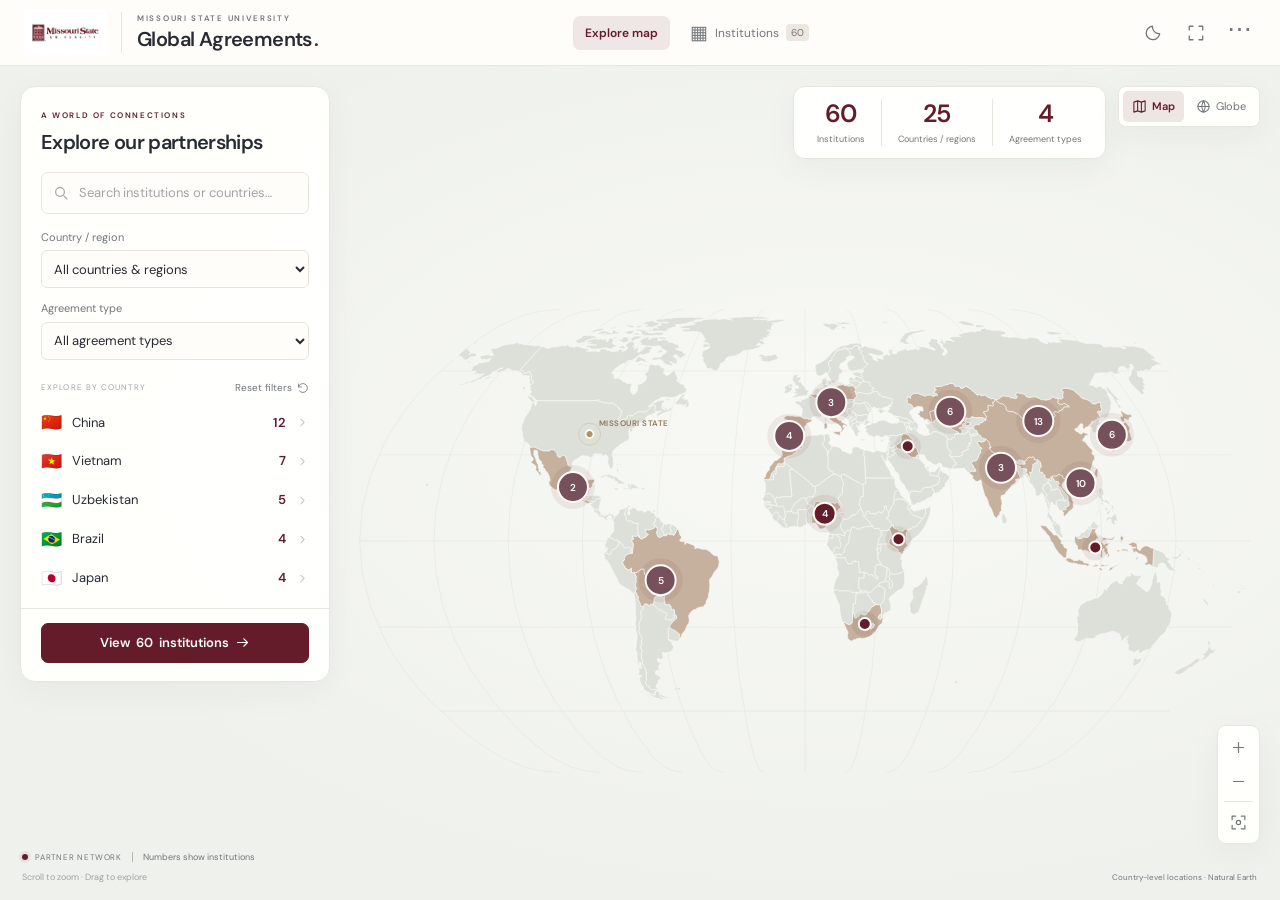
==== commit 3848d308: "Build a map-first atlas with globe rotation and country exploration" ====
--- a/index.html
+++ b/index.html
@@ -1,24 +1,22 @@
 <!doctype html>
-<html lang="en"><head><meta charset="utf-8"><meta name="viewport" content="width=device-width,initial-scale=1"><meta name="theme-color" content="#5e0009"><title>MSU Global Agreements · Missouri State University</title><meta name="description" content="Explore Missouri State University's global partnership network by country, institution and agreement type."><link rel="stylesheet" href="style.css?v=public-4"><script defer src="assets/d3.min.js"></script><script defer src="assets/topojson.min.js"></script><script defer src="app.js?v=public-4"></script></head>
+<html lang="en"><head><meta charset="utf-8"><meta name="viewport" content="width=device-width,initial-scale=1"><meta name="theme-color" content="#5e1827"><title>MSU Global Agreements · Explore our world</title><meta name="description" content="Explore Missouri State University's global partnerships on an interactive world map and globe. Discover institutions by country and agreement type."><link rel="stylesheet" href="style.css?v=atlas-5"><script defer src="assets/d3.min.js"></script><script defer src="assets/topojson.min.js"></script><script defer src="atlas-core.js?v=atlas-5"></script><script defer src="app.js?v=atlas-5"></script></head>
 <body>
-<a class="skip" href="#results">Skip to institution list</a>
-<section class="page-intro"><p class="breadcrumb">⌂ &nbsp; / &nbsp; Explore Our Global Agreements</p><p id="intro-summary">Explore Missouri State University's global partnerships by country and agreement type.</p></section>
-<div class="dashboard">
-<header class="dashboard-banner" id="banner"><img src="assets/msu-logo.png" class="banner-logo" width="700" height="395" alt="Missouri State University"><h1>MSU Global Agreements</h1><div class="header-actions"><button id="expand" class="expand-button" aria-label="Expand to full screen" title="Expand to full screen"><svg viewBox="0 0 24 24" fill="none" stroke="currentColor" stroke-width="1.8" aria-hidden="true"><path d="M8 3H3v5m13-5h5v5M3 16v5h5m13-5v5h-5"/></svg><span>Expand</span></button><details id="tools-menu" class="tools-menu"><summary aria-label="More options" title="More options">⋯</summary><div class="tools-popover"><button id="readability" aria-pressed="false">Aa &nbsp; Larger text</button><button id="export">Download list ↓</button><a id="full-view" href="./" target="_blank" rel="noopener">Open full view ↗</a><button id="about">About this directory</button></div></details></div></header>
-<div class="dashboard-body">
-<aside id="filters-panel" class="filters-panel" aria-label="Agreement filters"><div class="filter-heading"><h2>Filter By</h2><button id="filters-close" aria-label="Close filters">×</button></div><div class="filter-fields"><div class="filter-box"><label for="filter-by">Filter by</label><select id="filter-by"><option value="country">Country</option><option value="agreementType">Agreement Type</option><option value="institution">Partner Institution</option></select></div><div class="filter-box"><label id="filter-value-label" for="filter-value">Select Country</label><select id="filter-value"><option value="">All countries</option></select></div><button class="reset" id="reset">Reset Filters</button></div><div class="filter-bottom"><button class="reset" id="filters-apply">Show institutions</button><button class="directory-info" id="directory-info">About this directory</button><img class="sidebar-logo" src="assets/msu-logo.png" width="700" height="395" alt="Missouri State University"></div></aside>
-<div class="filter-backdrop" id="filter-backdrop" hidden></div>
-<main>
-<section class="toolbar" aria-label="Search and filters"><label class="search-control"><svg viewBox="0 0 24 24" fill="none" stroke="currentColor" stroke-width="1.8" aria-hidden="true"><circle cx="10.5" cy="10.5" r="6.5"/><path d="m16 16 5 5"/></svg><span class="sr-only">Search countries, institutions or agreement types</span><input id="search" type="search" placeholder="Search countries or institutions…"></label><button id="filters-toggle" class="outline filters-toggle" aria-expanded="false" aria-controls="filters-panel">Filters <span id="filter-count" hidden></span></button></section>
-<div id="active-filters" class="active-filters" aria-live="polite" hidden></div>
-<div class="viewbar"><div class="view-switch" role="group" aria-label="Directory view"><button data-view="overview" aria-pressed="true">Overview</button><button data-view="map" aria-pressed="false">Map</button><button data-view="list" aria-pressed="false">List</button></div><span class="record-count"><strong id="count">—</strong> institutions</span></div>
-<div id="content-area" class="content-area" data-view="overview">
-<div class="map-summary" id="map-summary"><section class="map-panel" id="map-panel" aria-label="Countries and regions"><div class="map-top"><h2 id="map-context">Country: All</h2><span>Select a country on the map</span></div><div class="map-wrap"><svg id="map" viewBox="0 0 1100 430" aria-label="Interactive country-level partnership map"><title>Global partnership network</title></svg><div class="map-controls"><button id="zoom-in" aria-label="Zoom in">+</button><button id="zoom-out" aria-label="Zoom out">−</button><button id="zoom-reset" aria-label="Reset map view">↺</button></div><p id="map-message" role="status">Loading map…</p></div><div class="map-caption"><span>● Partner institutions by country</span><span>Country-level overview</span></div></section><aside class="summary-cards" aria-label="Directory statistics"><div class="summary-card"><strong id="institution-total">—</strong><span>Partner<br>institutions</span></div><div class="summary-card"><strong id="country-total">—</strong><span>Countries /<br>regions</span></div><div class="summary-card"><strong id="type-total">—</strong><span>Agreement<br>types</span></div></aside></div>
-<section id="results" class="list-panel" aria-label="Partner institutions" tabindex="-1"><div class="results-heading"><h2 id="list-context">Agreement Type: All</h2><label><span class="sort-label">Sort by </span><select id="sort" aria-label="Sort institutions"><option value="source">Default order</option><option value="name">Institution A–Z</option><option value="country">Country A–Z</option></select></label></div><div class="table-wrap" id="table-scroll"><table><thead><tr><th scope="col">Country / Region</th><th scope="col">Partner Institution</th><th scope="col">Agreement Type</th></tr></thead><tbody id="rows"></tbody></table></div><div id="empty" hidden><h3>No matching institutions</h3><p>Try another search or reset the filters.</p><button class="outline" id="empty-reset">Reset Filters</button></div><div class="pagination"><span id="page-status" aria-live="polite"></span><div><button id="prev" class="outline" aria-label="Previous page">←<span> Previous</span></button><button id="next" class="outline" aria-label="Next page"><span>Next </span>→</button></div></div></section>
-</div>
-<footer><span>Missouri State University</span><span>Global partnership overview</span></footer>
+<a class="skip" href="#directory">Skip to institution directory</a>
+<header class="app-header" id="app-header"><div class="brand"><img src="assets/msu-logo.png" width="700" height="395" alt="Missouri State University"><div><span class="brand-eyebrow">MISSOURI STATE UNIVERSITY</span><h1>Global Agreements<span>.</span></h1></div></div><nav class="main-nav" aria-label="Explore the directory"><button id="explore-nav" class="active" aria-pressed="true">Explore map</button><button id="directory-nav" aria-controls="directory" aria-expanded="false"><span class="nav-grid" aria-hidden="true">▦</span><span class="directory-nav-label">Institutions</span><span id="nav-count" class="nav-count">60</span></button></nav><div class="header-actions"><button id="theme" class="icon-button" aria-label="Switch to night theme" title="Switch to night theme"><span data-icon="moon"></span></button><button id="expand" class="icon-button" aria-label="Expand to full screen" title="Expand to full screen"><span data-icon="expand"></span></button><details id="tools-menu" class="tools-menu"><summary class="icon-button" aria-label="More options" title="More options">⋯</summary><div class="tools-popover"><button id="readability" aria-pressed="false">Aa &nbsp; Larger text</button><button id="export">Download public list ↓</button><a id="full-view" href="./" target="_blank" rel="noopener">Open full view ↗</a><button id="about">About this map</button></div></details></div></header>
+<main class="atlas" id="atlas" aria-label="Interactive global agreements explorer">
+<div class="map-canvas" id="map-canvas"><svg id="atlas-map" aria-label="World map of partner institutions by country"><title>MSU global partnership network</title><desc>Drag to explore, zoom in, or select a country to discover its partner institutions. Locations represent countries, not campuses.</desc></svg></div>
+<div class="map-progress" id="map-progress" role="status"><span class="loading-orbit"></span><span>Bringing our world together…</span></div>
+<button class="filter-launch" id="filters-toggle" aria-controls="explore-panel" aria-expanded="false"><span data-icon="search"></span><span>Search & filters</span><span id="filter-count" class="filter-count" hidden></span></button>
+<div id="panel-backdrop" class="panel-backdrop" hidden></div>
+<aside class="explore-panel floating-panel" id="explore-panel" aria-label="Explore institutions and countries"><div class="panel-heading"><div><span class="eyebrow">A WORLD OF CONNECTIONS</span><h2>Explore our partnerships</h2></div><button class="icon-button panel-close" id="filters-close" aria-label="Close search and filters"><span data-icon="x"></span></button></div><div class="filter-content"><label class="search-box"><span data-icon="search"></span><span class="sr-only">Search institutions or countries</span><input id="search" type="search" placeholder="Search institutions or countries…"></label><div class="select-row"><label>Country / region<select id="country"><option value="">All countries & regions</option></select></label><label>Agreement type<select id="agreement-type"><option value="">All agreement types</option></select></label></div><div id="active-filters" class="active-filters" aria-live="polite" hidden></div></div><div class="country-list-heading"><span>EXPLORE BY COUNTRY</span><button id="reset" class="text-button">Reset filters <span data-icon="reset"></span></button></div><div id="country-list" class="country-list"></div><div class="panel-footer"><button id="show-institutions" class="primary-button">View <span id="panel-count">60</span> institutions <span data-icon="arrow-right"></span></button></div></aside>
+<div class="map-top-tools"><div class="network-stats floating-panel" aria-label="Current directory statistics"><div><strong id="institution-total">—</strong><span>Institutions</span></div><div><strong id="country-total">—</strong><span>Countries / regions</span></div><div><strong id="type-total">—</strong><span>Agreement types</span></div></div><div class="mode-switch floating-panel" role="group" aria-label="Map projection"><button id="mode-map" class="active" aria-pressed="true"><span data-icon="map"></span>Map</button><button id="mode-globe" aria-pressed="false"><span data-icon="globe"></span>Globe</button></div></div>
+<div class="map-tooltip" id="map-tooltip" role="tooltip" hidden></div>
+<div class="map-controls floating-panel" aria-label="Map controls"><button id="zoom-in" aria-label="Zoom in" title="Zoom in"><span data-icon="plus"></span></button><button id="zoom-out" aria-label="Zoom out" title="Zoom out"><span data-icon="minus"></span></button><span></span><button id="reset-map" aria-label="Return to world view" title="Return to world view"><span data-icon="scan"></span></button></div>
+<div class="map-bottom-left"><div class="legend"><span class="legend-dot"></span><span>PARTNER NETWORK</span><i></i><span>Numbers show institutions</span></div><p id="map-hint">Scroll to zoom · Drag to explore</p></div><div class="map-attribution"><button id="map-info">Country-level locations · Natural Earth</button></div>
+<section class="country-card floating-panel" id="country-card" aria-label="Selected country" hidden></section>
+<aside id="directory" class="directory floating-panel" aria-label="Institution directory" hidden><div class="directory-heading"><div><span class="eyebrow">OUR GLOBAL NETWORK</span><h2>Partner institutions<span id="directory-count"></span></h2></div><button id="directory-close" class="icon-button" aria-label="Close directory and return to map"><span data-icon="x"></span></button></div><div class="directory-toolbar"><label class="search-box"><span data-icon="search"></span><span class="sr-only">Search institution directory</span><input id="directory-search" type="search" placeholder="Search this directory…"></label><div class="directory-context"><span id="directory-context">All countries · All agreement types</span><label><span class="sr-only">Sort institutions</span><select id="sort"><option value="source">Default order</option><option value="name">Institution A–Z</option><option value="country">Country A–Z</option></select></label></div></div><div class="directory-scroll" id="directory-scroll"><table class="institution-table"><thead><tr><th scope="col">Country / region</th><th scope="col">Partner institution</th><th scope="col">Agreement type</th></tr></thead><tbody id="rows"></tbody></table><div class="empty-state" id="empty" hidden><span data-icon="search"></span><h3>No matching institutions</h3><p>Try another search or clear your filters.</p><button id="empty-reset" class="primary-button">Clear filters</button></div></div><div class="pagination"><span id="page-status" aria-live="polite"></span><div><button id="prev" class="icon-button" aria-label="Previous page"><span data-icon="chevron-left"></span></button><button id="next" class="icon-button" aria-label="Next page"><span data-icon="chevron-right"></span></button></div></div></aside>
+<div class="map-status sr-only" id="map-status" aria-live="polite"></div>
 </main>
-</div>
-</div>
-<dialog id="dialog"><div class="dialog-top"><h2 id="dialog-title"></h2><button id="dialog-close" aria-label="Close and return to directory">×</button></div><div id="dialog-content"></div></dialog><div id="toast" role="status" hidden></div><noscript>Please enable JavaScript to explore the directory.</noscript>
+<dialog id="dialog"><div class="dialog-top"><h2 id="dialog-title"></h2><button id="dialog-close" class="icon-button" aria-label="Close dialog"><span data-icon="x"></span></button></div><div id="dialog-content"></div></dialog><div id="toast" role="status" hidden></div>
+<noscript>Please enable JavaScript to explore the map and institution directory.</noscript>
 </body></html>
--- a/style.css
+++ b/style.css
@@ -1,8 +1,13 @@
-:root{--maroon:#5e0009;--bg:#ececea;--line:#d5d5d1;--ink:#292828;--muted:#6c6967;color-scheme:light}*{box-sizing:border-box}html{height:100%;height:100dvh}body{margin:0;height:100%;background:white;color:var(--ink);font:16px/1.5 Arial,Helvetica,sans-serif;display:flex;flex-direction:column;overflow:hidden;padding:16px 20px 14px}button,input,select{font:inherit}button{cursor:pointer}a{color:var(--maroon)}button,a,input,select,[tabindex]{outline-offset:3px}button:focus-visible,a:focus-visible,input:focus-visible,select:focus-visible,[tabindex]:focus-visible{outline:3px solid #b88636}button:disabled{opacity:.4;cursor:not-allowed}[hidden]{display:none!important}.sr-only,.skip:not(:focus){position:absolute;width:1px;height:1px;overflow:hidden;clip-path:inset(50%)}.skip:focus{position:fixed;top:8px;left:12px;z-index:100;background:white;padding:10px 14px}.page-intro{flex:none;padding:0 0 17px}.page-intro p{margin:0;color:#4d4041;font-size:14px;line-height:1.6}.page-intro .breadcrumb{font-size:16px;margin-bottom:9px}.dashboard{flex:1;min-height:0;width:100%;max-width:1600px;margin:0 auto;background:var(--bg);border:1px solid #e3e3e0;padding:10px;display:flex;flex-direction:column}.dashboard-banner{background:var(--maroon);color:#f7e3af;display:flex;justify-content:space-between;align-items:center;gap:15px;flex:none;padding:7px 12px;min-height:51px}.dashboard-banner h1{font-size:24px;line-height:1.25;text-align:center;letter-spacing:.2px;flex:1;margin:0;font-weight:600}.banner-logo{display:block;background:white;width:75px;height:36px;object-fit:contain;flex:none;border-radius:2px}.header-actions{display:flex;align-items:center;gap:7px;flex:none}.expand-button{display:flex;align-items:center;justify-content:center;gap:6px;color:white;border:1px solid #ffffff70;background:transparent;border-radius:3px;padding:6px 8px;min-height:32px;font-size:12px}.expand-button:hover{background:#ffffff19}.expand-button svg{height:16px;width:16px;flex:none}.tools-menu{position:relative}.tools-menu>summary{cursor:pointer;list-style:none;display:grid;place-items:center;width:31px;height:32px;border:1px solid #ffffff70;border-radius:3px;font-size:24px;line-height:1;padding-bottom:8px;color:white}.tools-menu>summary::-webkit-details-marker{display:none}.tools-popover{position:absolute;right:0;top:calc(100% + 7px);min-width:190px;background:white;border:1px solid #ccc;box-shadow:0 8px 25px #0002;padding:5px;z-index:35}.tools-popover button,.tools-popover a{display:block;width:100%;border:0;background:white;color:var(--ink);text-align:left;text-decoration:none;font-size:13px;line-height:1.5;padding:10px}.tools-popover button:hover,.tools-popover a:hover,.tools-popover button[aria-pressed=true]{background:#f5e8e9;color:var(--maroon)}.dashboard-body{display:grid;grid-template-columns:190px minmax(0,1fr);gap:10px;flex:1;min-height:0;padding-top:9px}.filters-panel{display:flex;flex-direction:column;min-height:0;min-width:0;background:white;padding:10px;gap:12px;overflow:auto;overscroll-behavior:contain;scrollbar-width:thin}.filter-heading{display:flex;align-items:center;justify-content:space-between;color:var(--maroon);gap:10px;flex:none}.filter-heading h2{font-size:15px;margin:0}.filter-heading button{display:none;width:31px;height:31px;border:1px solid #ccc;color:var(--maroon);background:white;font-size:24px;line-height:1}.filter-fields{display:flex;flex-direction:column;gap:13px}.filter-box{border:1px solid var(--line);padding:10px 8px;min-width:0}.filter-box:first-child{border-color:#cbb26e}.filter-box label{display:block;font-size:13px;font-weight:600;color:var(--maroon);margin-bottom:6px}.filter-box select{width:100%;min-width:0;font-size:13px;min-height:36px;padding:6px 4px;border:1px solid #aaa;background:white;color:#333;text-overflow:ellipsis}.reset,.outline{border:1px solid #b9b9b4;background:white;color:var(--maroon);font-size:13px;min-height:35px;padding:7px 10px;border-radius:2px}.reset:hover,.outline:hover{border-color:var(--maroon);background:#f8eeee}.reset{font-weight:500}.filter-bottom{margin-top:auto;display:flex;flex-direction:column;align-items:center;gap:12px;padding-top:14px;flex:none}.filter-bottom>#filters-apply{display:none}.directory-info{font-size:11px;color:var(--maroon);background:none;border:0;text-decoration:underline;text-underline-offset:3px}.sidebar-logo{width:100%;max-width:155px;height:84px;object-fit:contain}.filter-backdrop{position:fixed;inset:0;background:#23141660;backdrop-filter:blur(2px);z-index:40}main{display:flex;flex-direction:column;min-width:0;min-height:0;overflow:hidden}.toolbar{display:flex;align-items:center;gap:9px;flex:none}.search-control{display:flex;align-items:center;gap:8px;background:white;border:1px solid #c6c6c1;min-width:0;flex:1;height:37px;padding:0 10px}.search-control:focus-within{border-color:var(--maroon);box-shadow:0 0 0 1px var(--maroon)}.search-control svg{height:16px;width:16px;flex:none;color:#777}.search-control input{width:100%;min-width:0;height:35px;background:transparent;color:#333;outline:none;border:0;font-size:14px}.filters-toggle{display:none;align-items:center;gap:6px;min-height:37px}.filters-toggle>span{display:grid;place-items:center;background:var(--maroon);color:white;min-width:17px;height:17px;border-radius:50%;font-size:10px}.active-filters{display:flex;align-items:center;flex-wrap:wrap;gap:5px;flex:none;max-height:56px;overflow:auto;padding-top:6px}.filter-chip{max-width:230px;white-space:nowrap;overflow:hidden;text-overflow:ellipsis;padding:3px 6px;border:1px solid #d6b9bc;color:var(--maroon);background:#faf0f0;font-size:11px}.clear-filters{background:none;border:0;color:#666;text-decoration:underline;font-size:11px;padding:3px}.viewbar{display:flex;align-items:center;justify-content:space-between;gap:10px;padding:8px 0;flex:none}.view-switch{display:flex;gap:3px}.view-switch button{border:1px solid transparent;background:none;color:#6b5658;font-size:11px;padding:4px 10px;min-height:27px}.view-switch button[aria-pressed=true]{border-color:#c9c3bf;background:white;color:var(--maroon);font-weight:600}.record-count{font-size:11px;color:var(--muted);white-space:nowrap}.record-count strong{font-size:14px;color:var(--maroon);margin-right:2px}.content-area{display:grid;grid-template-rows:minmax(165px,1.1fr) minmax(165px,.9fr);grid-template-columns:minmax(0,1fr);gap:10px;flex:1;min-height:0;min-width:0}.content-area[data-view=map],.content-area[data-view=list]{grid-template-rows:minmax(0,1fr)}.content-area[data-view=map] .list-panel{display:none}.content-area[data-view=list] .map-summary{display:none}.map-summary{display:grid;grid-template-columns:minmax(0,1fr) 130px;gap:9px;min-height:0;min-width:0}.map-panel{display:flex;flex-direction:column;min-height:0;min-width:0}.map-top{display:flex;align-items:center;justify-content:space-between;gap:8px;flex:none;padding:0 0 5px;color:var(--maroon)}.map-top h2{font-size:13px;line-height:1.4;margin:0;font-weight:600}.map-top>span{font-size:10px;color:#736b65}.map-wrap{position:relative;min-height:0;min-width:0;flex:1;background:white;border:1px solid #aaa;overflow:hidden}.map-wrap>svg{display:block;height:100%;width:100%;cursor:grab;touch-action:none}.map-wrap>svg:active{cursor:grabbing}.country{fill:#ece8da;stroke:#fff;stroke-width:.7}.country.has-partners{fill:#dec982;cursor:pointer}.country.has-partners:hover,.country.selected,.country:focus-visible{fill:#b69a5c;stroke:#775b30;stroke-width:1}.point{cursor:pointer}.point circle{fill:var(--maroon);stroke:#fff;stroke-width:1.4}.point:hover circle,.point:focus-visible circle{fill:#ad6d17;stroke-width:2}.point text{fill:white;font-size:9px;text-anchor:middle;dominant-baseline:central;pointer-events:none}.point .hit{fill:transparent;stroke:none}.map-controls{position:absolute;right:7px;bottom:7px;display:flex;flex-direction:column;overflow:hidden;background:white;border:1px solid #bbb;box-shadow:0 1px 5px #0001}.map-controls button{border:0;background:white;color:#444;width:28px;height:27px;font-size:20px;line-height:1}.map-controls button+button{border-top:1px solid #ddd}.map-controls button:hover{background:#f4e7e8;color:var(--maroon)}.map-caption{display:flex;justify-content:space-between;gap:8px;padding-top:4px;font-size:9px;color:#777;flex:none}.map-caption>span:first-child{color:var(--maroon)}#map-message{position:absolute;left:8px;bottom:6px;max-width:calc(100% - 45px);background:white;padding:4px 7px;font-size:11px;margin:0;color:#666}.summary-cards{display:grid;grid-template-rows:repeat(3,minmax(0,1fr));gap:8px;padding-top:23px;min-height:0}.summary-card{border:2px solid var(--maroon);background:white;display:flex;flex-direction:column;align-items:center;justify-content:center;text-align:center;color:var(--maroon);padding:5px;line-height:1.3;min-height:0}.summary-card strong{font-size:28px;font-weight:600;font-variant-numeric:tabular-nums}.summary-card span{font-size:12px;margin-top:2px}.list-panel{display:flex;flex-direction:column;min-height:0;min-width:0;overflow:hidden;background:white;border:1px solid var(--line)}.results-heading{display:flex;align-items:center;justify-content:space-between;gap:12px;flex:none;background:var(--bg);padding:5px 0 6px}.results-heading h2{font-size:12px;color:var(--maroon);margin:0;line-height:1.5}.results-heading label{font-size:10px;color:#666}.results-heading select{font-size:11px;padding:4px;background:white;border:1px solid #ccc;color:#444;max-width:150px}.table-wrap{flex:1;min-height:0;overflow:auto;overscroll-behavior:contain;scrollbar-width:thin;scrollbar-color:#c9c3bf transparent}table{border-collapse:separate;border-spacing:0;width:100%;text-align:left;table-layout:fixed}th{position:sticky;top:0;background:white;color:var(--maroon);font-size:12px;font-weight:600;line-height:1.5;z-index:1;padding:8px 11px;border-bottom:1px solid #aaa}th:first-child{width:18%}th:nth-child(2){width:47%}th:last-child{width:35%}td{font-size:14px;line-height:1.6;padding:9px 11px;border-bottom:1px solid #ddd;vertical-align:top;overflow-wrap:anywhere}tr:last-child td{border-bottom:0}tbody tr:nth-child(even){background:#f7f7f5}tbody tr:hover{background:#faf0f0}.institution{border:0;background:none;color:var(--maroon);font-size:15px;line-height:1.5;font-weight:500;text-align:left;padding:0;text-decoration:underline;text-decoration-color:#d1b7ba;text-underline-offset:3px;overflow-wrap:anywhere}.agreement-label{display:block;font-size:13px;line-height:1.65;color:#55494a}.country-cell{font-size:13px;color:#555}.pagination{display:flex;align-items:center;justify-content:space-between;gap:10px;padding:6px 10px;flex:none;border-top:1px solid var(--line);font-size:11px;color:#777}.pagination>div{display:flex;gap:5px}.pagination .outline{font-size:11px;min-height:27px;padding:4px 8px}#empty{padding:20px;flex:1;min-height:0;overflow:auto;text-align:center}#empty h3{font-size:17px;margin:0 0 8px}#empty p{font-size:13px;color:#666}footer{display:flex;align-items:center;justify-content:space-between;gap:10px;padding-top:6px;min-height:20px;flex:none;font-size:9px;color:#777}
-dialog{width:640px;max-width:calc(100vw - 28px);max-height:calc(100dvh - 28px);padding:0;border:1px solid #bbb;background:white;color:#292929;box-shadow:0 15px 60px #0003;overflow:auto;overscroll-behavior:contain}dialog::backdrop{background:#21141660;backdrop-filter:blur(2px)}.dialog-top{display:flex;align-items:center;justify-content:space-between;gap:15px;position:sticky;top:0;background:white;border-bottom:1px solid var(--line);z-index:1;padding:16px 20px}.dialog-top h2{font-size:21px;line-height:1.4;margin:0;color:var(--maroon)}.dialog-top>button{width:33px;height:33px;font-size:25px;border:1px solid #ccc;background:white;color:#555;flex:none;line-height:1}#dialog-content{padding:20px;font-size:15px;line-height:1.8}#dialog-content p{margin:0 0 15px}#dialog-content dl{margin:0;display:grid;gap:18px}dt{font-size:12px;color:#777}dd{font-size:16px;margin:4px 0 0}.public-type{color:var(--maroon);font-size:15px;display:block}.modal-filter{margin-top:20px}#toast{position:fixed;bottom:18px;left:50%;transform:translateX(-50%);z-index:100;max-width:calc(100vw - 24px);font-size:13px;line-height:1.6;background:#333;color:white;padding:10px 16px;box-shadow:0 4px 15px #0002}body.large td,body.large .institution{font-size:18px}body.large .agreement-label,body.large .country-cell{font-size:15px}body.large select,body.large .search-control input{font-size:16px}body.large #dialog-content{font-size:17px}
-.compact{padding:0}.compact .page-intro{display:none}.compact .dashboard{border:0;padding:7px;max-width:none}.compact .dashboard-banner{min-height:40px;padding:5px 8px;gap:9px}.compact .dashboard-banner h1{font-size:19px;text-align:left;letter-spacing:0}.compact .banner-logo{width:58px;height:29px}.compact .expand-button{font-size:11px;min-height:29px;padding:5px 6px}.compact .tools-menu>summary{width:28px;height:29px}.compact .header-actions{gap:5px}.compact .dashboard-body{grid-template-columns:minmax(0,1fr);padding-top:7px}.compact .filters-panel{position:fixed;inset:0 auto 0 0;width:min(330px,calc(100vw - 26px));min-height:0;z-index:50;transform:translateX(-105%);visibility:hidden;background:#fff;padding:18px;gap:18px;box-shadow:8px 0 30px #0002;transition:transform .2s,visibility .2s;overflow:hidden}.compact.filters-open .filters-panel{transform:none;visibility:visible}.compact .filter-heading h2{font-size:18px}.compact .filter-heading button{display:block}.compact .filter-fields{flex:1;min-height:0;overflow:auto;padding:2px 4px 3px 0;gap:18px}.compact .filter-box{padding:13px}.compact .filter-box label{font-size:14px}.compact .filter-box select{min-height:43px;font-size:15px}.compact .filter-bottom{margin-top:0;padding-top:5px}.compact .filter-bottom>#filters-apply{display:block;width:100%;min-height:42px}.compact .sidebar-logo{height:70px}.compact .directory-info{font-size:12px}.compact .filters-toggle{display:flex}.compact .search-control{height:36px}.compact .search-control input{height:34px;font-size:13px}.compact .filters-toggle{font-size:12px;min-height:36px;padding:6px 9px}.compact .viewbar{padding:6px 0}.compact .view-switch button{font-size:10px;padding:4px 9px;min-height:26px}.compact .record-count{font-size:10px}.compact .record-count strong{font-size:13px}.compact .active-filters{padding-top:5px;max-height:45px}.compact .filter-chip{font-size:10px;max-width:180px}.compact .content-area{grid-template-rows:minmax(125px,1fr) minmax(130px,1fr);gap:8px}.compact .content-area[data-view=map],.compact .content-area[data-view=list]{grid-template-rows:minmax(0,1fr)}.compact .map-summary{grid-template-columns:minmax(0,1fr) 90px;gap:7px}.compact .map-top{padding-bottom:4px}.compact .map-top h2{font-size:11px}.compact .map-top>span{font-size:9px}.compact .map-caption{font-size:8px}.compact .map-caption>span:last-child{display:none}.compact .summary-cards{gap:6px;padding-top:19px}.compact .summary-card{border-width:1.5px;padding:3px}.compact .summary-card strong{font-size:23px}.compact .summary-card span{font-size:9px;margin-top:0}.compact .map-controls button{width:25px;height:25px;font-size:18px}.compact .results-heading h2{font-size:10px}.compact .results-heading select{font-size:10px;max-width:125px}.compact .sort-label{display:none}.compact table,.compact tbody{display:block;width:100%;table-layout:auto}.compact thead{position:absolute;width:1px;height:1px;overflow:hidden;clip-path:inset(50%)}.compact tbody tr{display:grid;grid-template-columns:minmax(0,1fr) minmax(120px,.65fr);gap:3px 12px;padding:9px 11px;border-bottom:1px solid var(--line)}.compact td{display:block;border:0;padding:0;min-width:0;width:auto!important}.compact .country-cell{grid-column:1;grid-row:2;font-size:10px;color:#777}.compact td:nth-child(2){grid-column:1;grid-row:1}.compact .agreement-cell{grid-column:2;grid-row:1/3;align-self:center}.compact .institution{font-size:15px}.compact .agreement-label{font-size:11px}.compact .pagination{font-size:10px;padding:5px 9px}.compact .pagination .outline{font-size:10px;min-height:26px;padding:3px 7px}.compact footer{font-size:8px;min-height:16px;padding-top:3px}.compact.large .institution{font-size:18px}.compact.large .agreement-label,.compact.large .country-cell{font-size:13px}
-@media(max-width:480px){.compact .dashboard{padding:5px}.compact .banner-logo{width:40px;height:26px}.compact .dashboard-banner{gap:6px;padding:5px 6px;min-height:37px}.compact .dashboard-banner h1{font-size:16px}.compact .expand-button>span{display:none}.compact .expand-button{width:28px;padding:5px}.compact .tools-menu>summary{width:27px}.compact .header-actions{gap:4px}.compact .dashboard-body{padding-top:5px}.compact .map-summary{grid-template-columns:minmax(0,1fr) 72px;gap:5px}.compact .summary-card strong{font-size:20px}.compact .summary-card span{font-size:8px}.compact .map-top>span{display:none}.compact .map-top h2{font-size:10px}.compact .summary-cards{padding-top:18px;gap:5px}.compact .map-caption{font-size:7px}.compact .record-count{font-size:9px}.compact .pagination .outline>span{display:none}.compact .pagination .outline{font-size:15px;min-width:30px}.compact tbody tr{grid-template-columns:minmax(0,1fr) minmax(96px,.6fr);gap:3px 9px;padding:9px}.compact .agreement-label{font-size:10px}.compact .results-heading h2{max-width:180px;white-space:nowrap;overflow:hidden;text-overflow:ellipsis}.compact .results-heading select{max-width:110px;font-size:9px}.compact .institution{font-size:14px}.compact footer>span:last-child{display:none}dialog{position:fixed;inset:0;margin:0;width:100vw;max-width:100vw;height:100dvh;max-height:100dvh;border:0}.dialog-top{padding:14px 16px}.dialog-top h2{font-size:19px}#dialog-content{padding:18px 16px}}
-@media(max-height:440px){.compact .content-area[data-view=overview]{grid-template-rows:minmax(72px,.7fr) minmax(110px,1.3fr)}.compact .map-caption{display:none}.compact footer{display:none}.compact .filter-fields{gap:11px}.compact .filter-box{padding:8px}.compact .filter-box select{min-height:35px;padding:5px}.compact .filter-bottom .sidebar-logo{display:none}}
-@media(min-width:1600px) and (min-height:850px){body{padding:22px 30px 20px}.dashboard-body{grid-template-columns:205px minmax(0,1fr);gap:12px}.dashboard-banner h1{font-size:27px}.map-summary{grid-template-columns:minmax(0,1fr) 150px;gap:10px}.summary-card strong{font-size:34px}.summary-card span{font-size:14px}.institution{font-size:17px}td{font-size:16px}.agreement-label{font-size:15px}.compact{padding:0}.compact .dashboard-body{grid-template-columns:minmax(0,1fr)}}
-@media print{html,body{height:auto;overflow:visible;padding:0}.page-intro,.header-actions,.filters-panel,.filter-backdrop,.toolbar,.active-filters,.viewbar,.map-controls,.pagination,footer,dialog,#toast{display:none!important}.dashboard{border:0;padding:0;height:auto}.dashboard-body,.compact .dashboard-body{display:block}.dashboard-banner{background:white;color:var(--maroon);border-bottom:2px solid var(--maroon);margin-bottom:15px}main{display:block;overflow:visible}.content-area,.compact .content-area{display:block}.map-summary,.compact .map-summary{display:grid;margin-bottom:20px;height:250px;grid-template-columns:1fr 120px}.content-area[data-view=list] .map-summary{display:none}.list-panel,.content-area[data-view=map] .list-panel{display:block;overflow:visible}.table-wrap{overflow:visible}table,.compact table{display:table;table-layout:fixed}.compact tbody{display:table-row-group}.compact thead{display:table-header-group;position:static;clip-path:none;width:auto;height:auto}.compact tbody tr{display:table-row}.compact td{display:table-cell;padding:9px;border-bottom:1px solid #ddd}.compact td:nth-child(2){display:table-cell}th{position:static}.institution,.compact .institution{font-size:11pt}td,.agreement-label,.compact .agreement-label{font-size:10pt}tr{break-inside:avoid}}
-@media(prefers-reduced-motion:reduce){*,*:before,*:after{transition:none!important;scroll-behavior:auto!important}}
+@font-face{font-family:DM Sans;src:url('assets/dm-sans-0.ttf') format('truetype');font-style:normal;font-weight:400;font-display:swap}@font-face{font-family:DM Sans;src:url('assets/dm-sans-2.ttf') format('truetype');font-style:normal;font-weight:600;font-display:swap}@font-face{font-family:DM Sans;src:url('assets/dm-sans-3.ttf') format('truetype');font-style:normal;font-weight:700;font-display:swap}
+:root{--wine:#641c2b;--wine-deep:#40101c;--ink:#282c32;--muted:#73777b;--soft:#a1a4a5;--paper:#fffdfa;--panel:rgba(255,255,253,.95);--line:#e8e5df;--map-bg:#eff1ec;--land:#dde0d8;--border:#f7f8f4;--partner:#c5b19e;--selected:#8b4552;--ocean-light:#f8f9f4;--ocean-dark:#dce2d6;--gold:#b49362;--shadow:0 9px 35px #20292e0b,0 1px 4px #20292e05;--font:'DM Sans',Arial,Helvetica,sans-serif;--header:66px;color-scheme:light}
+*{box-sizing:border-box}html{height:100%;height:100dvh}body{height:100%;margin:0;background:var(--map-bg);font:15px/1.6 var(--font);color:var(--ink);overflow:hidden;-webkit-font-smoothing:antialiased}button,input,select{font:inherit}button{cursor:pointer}button:disabled{opacity:.35;cursor:not-allowed}a{color:var(--wine)}button,a,input,select,[tabindex]{outline-offset:3px}button:focus-visible,a:focus-visible,input:focus-visible,select:focus-visible,[tabindex]:focus-visible{outline:3px solid var(--gold)}[hidden]{display:none!important}button{color:inherit}svg.icon{width:18px;height:18px;display:block;flex:none;stroke-width:1.7}[data-icon]{display:inline-flex;align-items:center;justify-content:center;flex:none}.sr-only,.skip:not(:focus){position:absolute;overflow:hidden;width:1px;height:1px;clip-path:inset(50%)}.skip:focus{position:fixed;top:8px;left:12px;z-index:100;background:var(--paper);padding:10px 15px}.app-header{height:var(--header);display:flex;align-items:center;justify-content:space-between;gap:20px;background:var(--paper);border-bottom:1px solid var(--line);padding:0 24px;position:relative;z-index:25}.brand{display:flex;align-items:center;gap:14px;min-width:0}.brand>img{display:block;width:83px;height:46px;object-fit:contain;background:white;border-radius:4px}.brand>div{border-left:1px solid var(--line);padding-left:15px;min-width:0}.brand-eyebrow{font-size:8px;letter-spacing:1.7px;font-weight:600;color:var(--muted);display:block;line-height:1.6}.brand h1{font-size:20px;line-height:1.4;letter-spacing:-.6px;font-weight:600;margin:0;white-space:nowrap}.brand h1>span{color:var(--wine);margin-left:2px}.main-nav{display:flex;align-items:center;gap:8px;margin-left:auto;margin-right:auto;padding-right:60px}.main-nav>button{font-size:12px;line-height:1.5;display:flex;align-items:center;gap:7px;padding:8px 12px;border:0;background:none;color:var(--muted);border-radius:7px}.main-nav>button.active{background:#eee7e5;color:var(--wine);font-weight:600}.main-nav>button:hover{color:var(--wine);background:var(--line)}.nav-grid{font-size:19px;line-height:1}.nav-count{font-size:10px;padding:1px 5px;background:#ebe8e2;border-radius:4px;color:#80726b}.header-actions{display:flex;align-items:center;gap:9px;flex:none}.icon-button{width:34px;height:34px;display:inline-flex;align-items:center;justify-content:center;flex:none;border:1px solid transparent;background:transparent;border-radius:7px;color:var(--muted);padding:0}.icon-button:hover{background:var(--line);color:var(--wine)}.tools-menu{position:relative}.tools-menu>summary{list-style:none;cursor:pointer;font-size:25px;line-height:1;padding-bottom:8px}.tools-menu>summary::-webkit-details-marker{display:none}.tools-popover{position:absolute;right:0;top:calc(100% + 10px);min-width:200px;background:var(--paper);border:1px solid var(--line);border-radius:9px;box-shadow:var(--shadow);padding:5px;z-index:60}.tools-popover button,.tools-popover a{width:100%;display:block;border:0;background:none;text-align:left;text-decoration:none;padding:10px;color:var(--ink);font-size:12px;border-radius:5px}.tools-popover button:hover,.tools-popover a:hover{background:var(--line);color:var(--wine)}.atlas{height:calc(100% - var(--header));position:relative;isolation:isolate;overflow:hidden;background:var(--map-bg);background-image:radial-gradient(ellipse at 65% 45%,var(--ocean-light),transparent 70%)}.map-canvas{position:absolute;inset:0;overflow:hidden}.map-canvas>svg{height:100%;width:100%;display:block;cursor:grab;touch-action:none}.map-canvas>svg:active{cursor:grabbing}.floating-panel{background:var(--panel);border:1px solid var(--line);box-shadow:var(--shadow);backdrop-filter:blur(16px)}.explore-panel{position:absolute;left:20px;top:20px;width:310px;max-height:calc(100% - 68px);border-radius:15px;display:flex;flex-direction:column;overflow:hidden;z-index:10}.panel-heading{display:flex;align-items:flex-start;justify-content:space-between;gap:10px;padding:22px 20px 16px;flex:none}.eyebrow{display:block;font-size:8px;letter-spacing:1.6px;color:var(--wine);font-weight:600;line-height:1.7}.panel-heading h2{font-size:20px;letter-spacing:-.65px;font-weight:600;line-height:1.4;margin:5px 0 0}.panel-close{display:none;width:28px;height:28px;margin-top:1px}.filter-content{padding:0 20px;flex:none}.search-box{display:flex;align-items:center;gap:8px;background:var(--paper);border:1px solid var(--line);border-radius:7px;padding:0 11px;height:42px;min-width:0}.search-box:focus-within{border-color:var(--wine);box-shadow:0 0 0 1px var(--wine)}.search-box [data-icon]{color:var(--soft)}.search-box svg{height:16px;width:16px}.search-box input{width:100%;min-width:0;background:none;border:0;outline:none;color:var(--ink);font-size:12px;height:40px}.search-box input::placeholder{color:var(--soft)}.select-row{display:grid;gap:12px;margin-top:15px}.select-row label{font-size:10px;color:var(--muted);display:block;line-height:1.5}.select-row select{display:block;margin-top:5px;background:var(--paper);border:1px solid var(--line);border-radius:6px;min-height:38px;width:100%;padding:7px 8px;color:var(--ink);font-size:12px;cursor:pointer;text-overflow:ellipsis}.select-row select option{background:var(--paper);color:var(--ink)}.active-filters{display:flex;gap:5px;flex-wrap:wrap;padding-top:10px;max-height:75px;overflow:auto}.filter-chip{font-size:10px;color:var(--wine);background:#f3e6e6;border:1px solid #e7d4d6;border-radius:4px;padding:3px 6px;text-align:left;max-width:100%;white-space:nowrap;overflow:hidden;text-overflow:ellipsis}.country-list-heading{display:flex;align-items:center;justify-content:space-between;gap:10px;font-size:8px;letter-spacing:1.1px;color:var(--soft);padding:20px 20px 8px;flex:none}.text-button{border:0;background:none;padding:0;font-size:10px;color:var(--muted);display:inline-flex;align-items:center;gap:5px;letter-spacing:0}.text-button svg{height:12px;width:12px}.text-button:hover{color:var(--wine)}.country-list{overflow:auto;min-height:52px;max-height:204px;padding:0 10px 4px;overscroll-behavior:contain;scrollbar-width:thin;scrollbar-color:#cfc7c0 transparent}.country-row{display:flex;width:100%;align-items:center;gap:10px;border:0;border-radius:7px;background:none;text-align:left;padding:9px 10px;font-size:12px;color:var(--ink)}.country-row:hover,.country-row.selected{background:#efe7e4;color:var(--wine)}.country-flag{font-size:17px;line-height:1;flex:none;min-width:21px}.country-row>strong{margin-left:auto;font-size:12px;font-weight:600;color:var(--wine)}.country-row svg{width:13px;height:13px;color:var(--soft)}.panel-footer{padding:14px 20px 18px;flex:none;border-top:1px solid var(--line)}.primary-button{border:1px solid var(--wine);background:var(--wine);color:white;display:flex;align-items:center;justify-content:center;gap:6px;min-height:40px;padding:9px 13px;border-radius:7px;font-size:12px;font-weight:600;line-height:1.5}.primary-button:hover{background:#7b3040;border-color:#7b3040}.panel-footer>.primary-button{width:100%}.primary-button svg{width:15px;height:15px;margin-left:auto}.panel-footer .primary-button>span#panel-count{margin-left:0}.filter-launch{position:absolute;left:12px;top:12px;display:none;align-items:center;gap:9px;min-height:39px;padding:9px 12px;border:1px solid var(--line);border-radius:9px;background:var(--panel);box-shadow:var(--shadow);color:var(--ink);font-size:12px;z-index:10;backdrop-filter:blur(15px)}.filter-launch svg{height:16px;width:16px;color:var(--wine)}.filter-count{min-width:17px;height:17px;background:var(--wine);color:white;font-size:10px;display:grid;place-items:center;border-radius:50%}.panel-backdrop{position:absolute;inset:0;background:#17202a35;backdrop-filter:blur(2px);z-index:18}.map-top-tools{position:absolute;top:20px;right:20px;display:flex;align-items:flex-start;gap:12px;z-index:8}.network-stats{display:flex;gap:0;padding:12px 7px;border-radius:12px}.network-stats>div{padding:0 16px;text-align:center;min-width:75px;border-right:1px solid var(--line)}.network-stats>div:last-child{border:0}.network-stats strong{font-size:25px;line-height:1.2;font-weight:600;letter-spacing:-.8px;display:block;color:var(--wine);font-variant-numeric:tabular-nums}.network-stats span{display:block;color:var(--muted);font-size:8px;margin-top:3px;white-space:nowrap}.mode-switch{display:flex;gap:3px;padding:4px;border-radius:8px}.mode-switch>button{border:0;background:none;color:var(--muted);border-radius:5px;min-height:31px;padding:5px 9px;display:flex;align-items:center;gap:5px;font-size:11px}.mode-switch>button.active{background:#eee6e2;color:var(--wine);font-weight:600}.mode-switch>button:hover{color:var(--wine)}.mode-switch svg{width:15px;height:15px}.map-controls{position:absolute;right:20px;bottom:56px;padding:4px;display:flex;flex-direction:column;border-radius:9px;z-index:9}.map-controls>button{display:grid;place-items:center;border:0;border-radius:5px;width:33px;height:34px;background:none;color:var(--muted)}.map-controls>button:hover{background:var(--line);color:var(--wine)}.map-controls svg{height:17px;width:17px}.map-controls>span{height:1px;background:var(--line);margin:3px 2px}.map-bottom-left{position:absolute;bottom:16px;left:22px;pointer-events:none;color:var(--muted);z-index:5}.legend{display:flex;align-items:center;gap:7px;font-size:8px;letter-spacing:.8px}.legend-dot{height:6px;width:6px;border-radius:50%;background:var(--wine);box-shadow:0 0 0 3px #641c2b10}.legend>i{height:10px;width:1px;background:#b6b9b0;margin:0 3px}.legend>span:last-child{font-size:9px;letter-spacing:0}.map-bottom-left p{font-size:9px;margin:5px 0 0;color:var(--soft)}.map-attribution{position:absolute;right:20px;bottom:13px;z-index:5}.map-attribution button{font-size:8px;color:var(--muted);border:0;background:none;padding:3px}.map-attribution button:hover{color:var(--wine)}.map-tooltip{position:absolute;z-index:12;background:var(--panel);border:1px solid var(--line);padding:10px 13px;border-radius:8px;box-shadow:var(--shadow);font-size:11px;pointer-events:none;max-width:260px}.map-tooltip strong{display:block;font-size:13px;font-weight:600}.map-tooltip span{display:block;color:var(--muted);font-size:10px;margin-top:3px}.map-progress{position:absolute;inset:0;background:var(--map-bg);display:flex;align-items:center;justify-content:center;flex-direction:column;gap:15px;color:var(--muted);font-size:13px;z-index:6}.loading-orbit{height:36px;width:36px;border:1px solid var(--line);border-top-color:var(--wine);border-radius:50%;animation:spin 1.1s linear infinite}@keyframes spin{to{transform:rotate(360deg)}}
+.ocean{fill:url(#ocean-gradient);stroke:#c9d0c2;stroke-width:1;pointer-events:none}.globe-outline{fill:none;stroke:#a9b7a2;stroke-width:1;opacity:.5;pointer-events:none}.globe-shadow{fill:#69745d;opacity:.07;filter:blur(15px);pointer-events:none}.graticule{fill:none;stroke:#adb7a5;stroke-width:.6;opacity:.23;pointer-events:none;vector-effect:non-scaling-stroke}.country{fill:var(--land);stroke:var(--border);stroke-width:.65;stroke-linejoin:round;vector-effect:non-scaling-stroke;outline:none}.country.partner{fill:var(--partner);cursor:pointer;transition:fill .18s}.country.partner:hover,.country.partner:focus-visible{fill:#b0877e;stroke:var(--wine);stroke-width:1.2}.country.selected{fill:var(--selected);stroke:#7a3546;stroke-width:1.25}.connection{fill:none;stroke:var(--gold);stroke-width:1.5;stroke-dasharray:4 5;opacity:.8;vector-effect:non-scaling-stroke;pointer-events:none;animation:travel 30s linear infinite}@keyframes travel{to{stroke-dashoffset:-180}}.point{cursor:pointer;outline:none}.marker-halo{fill:var(--wine);opacity:.08;pointer-events:none}.marker-core{fill:var(--wine);stroke:#fffdf8;stroke-width:2}.point.cluster .marker-core{fill:#76505a}.point.selected .marker-halo{opacity:.2}.point:hover .marker-halo,.point:focus-visible .marker-halo{opacity:.24}.point:hover .marker-core,.point:focus-visible .marker-core{fill:#a56d3c;stroke-width:2.5}.marker-hit{fill:transparent;stroke:none}.marker-count{font:600 10px var(--font);fill:white;dominant-baseline:central;text-anchor:middle;pointer-events:none}.home-dot{fill:var(--gold);stroke:var(--paper);stroke-width:1.7}.home-label{font:600 8px var(--font);fill:#8f795a;letter-spacing:.5px;pointer-events:none}.home-pulse{fill:none;stroke:var(--gold);stroke-width:1;opacity:.25}.home-marker{pointer-events:none}.country-card{position:absolute;right:76px;bottom:24px;width:320px;max-height:calc(100% - 125px);border-radius:15px;overflow:auto;z-index:10;animation:card-in .25s ease;scrollbar-width:thin}@keyframes card-in{from{opacity:0;transform:translateY(10px)}to{opacity:1;transform:none}}.country-card-top{display:flex;justify-content:space-between;align-items:center;gap:10px;padding:18px 20px 0}.country-card-top .icon-button{width:26px;height:26px}.country-title{display:flex;align-items:center;gap:11px;padding:0 20px}.country-title .country-flag{font-size:25px}.country-title h2{font-family:Georgia,'Times New Roman',serif;font-weight:400;letter-spacing:-.7px;font-size:34px;line-height:1.2;margin:3px 0 0}.country-card-subtitle{padding:0 20px;color:var(--muted);font-size:11px;margin:7px 0 14px}.public-type-tags{display:flex;gap:5px;flex-wrap:wrap;padding:0 20px}.public-type-tags>span{font-size:8px;line-height:1.5;border:1px solid var(--line);background:var(--paper);color:var(--muted);padding:3px 6px;border-radius:4px}.country-preview{padding:13px 20px 0;margin-top:14px;border-top:1px solid var(--line)}.preview-item{display:flex;align-items:center;gap:12px;width:100%;padding:8px 0;background:none;border:0;text-align:left;color:var(--ink);font-size:12px;line-height:1.6}.preview-item:hover{color:var(--wine)}.preview-item>svg{width:13px;height:13px;margin-left:auto;flex:none;color:var(--soft)}.country-card-footer{padding:14px 20px 18px}.country-card-footer .primary-button{width:100%}.directory{position:absolute;right:18px;top:18px;bottom:18px;width:520px;max-width:calc(100% - 36px);display:flex;flex-direction:column;border-radius:15px;overflow:hidden;z-index:20;animation:directory-in .28s ease}@keyframes directory-in{from{opacity:0;transform:translateX(20px)}to{opacity:1;transform:none}}.directory-heading{display:flex;align-items:center;justify-content:space-between;gap:12px;padding:22px 22px 16px;flex:none}.directory-heading h2{font-size:23px;font-weight:600;letter-spacing:-.8px;line-height:1.3;margin:4px 0 0}.directory-heading h2>span{font-size:11px;font-weight:400;letter-spacing:0;vertical-align:middle;background:var(--line);color:var(--muted);border-radius:15px;padding:3px 7px;margin-left:7px}.directory-toolbar{padding:0 22px 12px;border-bottom:1px solid var(--line);flex:none}.directory-toolbar .search-box{height:39px}.directory-toolbar .search-box input{height:37px;font-size:13px}.directory-context{display:flex;align-items:center;gap:12px;justify-content:space-between;margin-top:12px;color:var(--muted);font-size:9px}.directory-context>span{white-space:nowrap;overflow:hidden;text-overflow:ellipsis}.directory-context select{font-size:10px;color:var(--muted);border:1px solid var(--line);padding:5px;background:var(--paper);border-radius:4px;max-width:133px}.directory-scroll{flex:1;min-height:0;overflow:auto;overscroll-behavior:contain;scrollbar-width:thin;scrollbar-color:#cfc7c0 transparent}.institution-table{width:100%;border-collapse:separate;border-spacing:0;table-layout:fixed;text-align:left}.institution-table th{padding:10px 14px;font-size:9px;font-weight:600;line-height:1.5;color:var(--muted);background:var(--paper);border-bottom:1px solid var(--line);position:sticky;top:0;z-index:1}.institution-table th:first-child{width:20%}.institution-table th:nth-child(2){width:43%}.institution-table th:last-child{width:37%}.institution-table td{padding:15px 14px;font-size:11px;line-height:1.8;border-bottom:1px solid var(--line);vertical-align:top;overflow-wrap:anywhere}.institution-table td:first-child{color:var(--muted);font-size:11px}.institution-table tr:hover{background:#f5eeea}.institution-button{color:var(--wine);font-size:14px;line-height:1.65;text-align:left;border:0;background:none;padding:0;font-weight:600;text-decoration:underline;text-decoration-color:#ddc4c6;text-underline-offset:3px;overflow-wrap:anywhere}.agreement-label{display:block;font-size:11px;color:var(--muted);line-height:1.8}.pagination{display:flex;align-items:center;justify-content:space-between;gap:10px;padding:11px 18px;font-size:10px;color:var(--muted);flex:none;border-top:1px solid var(--line)}.pagination>div{display:flex;gap:5px}.pagination .icon-button{height:29px;width:29px;border:1px solid var(--line)}.empty-state{text-align:center;padding:45px 20px}.empty-state>span{color:var(--wine);margin-bottom:10px}.empty-state svg{width:27px;height:27px}.empty-state h3{font-size:19px;font-weight:600;margin:4px 0 8px}.empty-state p{font-size:12px;color:var(--muted);margin:0 0 18px}.empty-state .primary-button{margin:0 auto}dialog{width:600px;max-width:calc(100vw - 28px);max-height:calc(100dvh - 28px);padding:0;border:1px solid var(--line);border-radius:14px;background:var(--paper);color:var(--ink);box-shadow:0 20px 70px #0003;overflow:auto;overscroll-behavior:contain}dialog::backdrop{background:#1a222660;backdrop-filter:blur(4px)}.dialog-top{display:flex;align-items:center;justify-content:space-between;gap:15px;position:sticky;top:0;background:var(--paper);border-bottom:1px solid var(--line);padding:19px 22px;z-index:1}.dialog-top h2{font-size:23px;line-height:1.45;letter-spacing:-.6px;margin:0;font-weight:600}.dialog-top .icon-button{flex:none}.dialog-top .icon-button svg{width:19px;height:19px}#dialog-content{padding:22px;font-size:14px;line-height:1.9}#dialog-content p{margin:0 0 15px}#dialog-content dl{display:grid;gap:20px;margin:0}dt{font-size:11px;color:var(--muted)}dd{margin:4px 0 0;font-size:16px}.public-type{display:block;font-size:14px}.modal-filter{margin-top:22px}#toast{position:fixed;bottom:24px;left:50%;transform:translateX(-50%);border:1px solid var(--line);border-radius:8px;background:var(--paper);color:var(--ink);box-shadow:var(--shadow);font-size:12px;line-height:1.7;max-width:calc(100vw - 24px);padding:11px 16px;z-index:80}body.directory-open .country-card{display:none}body.large .institution-button,body.large .preview-item{font-size:17px}body.large .agreement-label,body.large .institution-table td:first-child{font-size:13px}body.large .search-box input,body.large .select-row select{font-size:15px}body.large #dialog-content{font-size:17px}body.large .country-row{font-size:15px}
+body[data-theme=night]{--wine:#e0a6b4;--wine-deep:#e8bbab;--ink:#f0efeb;--muted:#a7afb8;--soft:#6b7784;--paper:#202733;--panel:rgba(29,36,47,.95);--line:#35404d;--map-bg:#141c28;--land:#2d3845;--border:#1a2330;--partner:#725c64;--selected:#b4828e;--ocean-light:#253347;--ocean-dark:#111b2c;--gold:#c5a77f;--shadow:0 9px 35px #0002;color-scheme:dark}body[data-theme=night] .brand>img{background:#fffdfa}body[data-theme=night] .main-nav>button.active,body[data-theme=night] .mode-switch>button.active,body[data-theme=night] .country-row:hover,body[data-theme=night] .country-row.selected{background:#44303b;color:#e6b4c1}body[data-theme=night] .nav-count{background:#38434f;color:#c9c9bf}body[data-theme=night] .filter-chip{background:#44303b;border-color:#624250;color:#e6b4c1}body[data-theme=night] .primary-button{background:#8d4257;border-color:#8d4257;color:white}body[data-theme=night] .primary-button:hover{background:#a2576a}body[data-theme=night] .institution-table tr:hover{background:#2c2c39}body[data-theme=night] .country.partner:hover{fill:#b28988;stroke:#e2adbb}body[data-theme=night] .country.selected{stroke:#e2adbb}body[data-theme=night] .marker-core{fill:#d69aaa;stroke:#253040}body[data-theme=night] .point.cluster .marker-core{fill:#957080}body[data-theme=night] .marker-count{fill:#241b22}body[data-theme=night] .graticule{stroke:#69809a;opacity:.24}body[data-theme=night] .ocean{stroke:#46596b}body[data-theme=night] .globe-outline{stroke:#526a81}body[data-theme=night] .globe-shadow{fill:black;opacity:.3}body[data-theme=night] .legend-dot{background:#d69aaa}body[data-theme=night] .atlas.globe-mode:before{content:'';position:absolute;inset:0;background-image:radial-gradient(#8995a7 0.6px,transparent .9px),radial-gradient(#aab3be .5px,transparent .8px);background-size:113px 107px,173px 181px;background-position:17px 29px,61px 7px;opacity:.2;pointer-events:none}
+body.compact{--header:57px}.compact .app-header{padding:0 12px;gap:12px}.compact .brand{gap:9px}.compact .brand>img{width:62px;height:39px}.compact .brand>div{padding-left:10px}.compact .brand h1{font-size:18px}.compact .brand-eyebrow{font-size:7px;letter-spacing:1.1px}.compact .main-nav{margin:0 0 0 auto;padding:0;gap:0}.compact #explore-nav{display:none}.compact .main-nav>button{padding:5px 7px;font-size:11px;gap:5px}.compact .header-actions{gap:4px}.compact .header-actions .icon-button{width:30px;height:32px}.compact .nav-count{display:none}.compact .directory-nav-label{font-size:0}.compact .directory-nav-label:after{content:'List';font-size:11px}.compact .explore-panel{display:none;position:absolute;top:10px;left:10px;bottom:10px;width:min(340px,calc(100% - 20px));max-height:none;z-index:25;border-radius:13px}.compact.filters-open .explore-panel{display:flex}.compact .panel-close{display:inline-flex}.compact .filter-launch{display:flex}.compact .network-stats{display:none}.compact .map-top-tools{top:12px;right:12px}.compact .mode-switch{padding:3px}.compact .mode-switch>button{font-size:10px;padding:5px 8px;min-height:29px}.compact .mode-switch svg{height:13px;width:13px}.compact .map-controls{right:12px;bottom:44px}.compact .map-controls>button{width:29px;height:31px}.compact .map-bottom-left{left:14px;bottom:11px}.compact .legend{font-size:7px;gap:5px}.compact .legend>span:last-child{font-size:8px}.compact .map-bottom-left p{font-size:8px;margin-top:3px}.compact .map-attribution{right:12px;bottom:9px}.compact .map-attribution button{font-size:7px}.compact .country-card{left:12px;right:12px;bottom:12px;width:auto;max-height:180px;border-radius:13px}.compact .country-card-top{padding:11px 16px 0}.compact .country-card-top .eyebrow{font-size:7px}.compact .country-title{padding:0 16px;gap:8px}.compact .country-title h2{font-size:27px;line-height:1.2;margin-top:0}.compact .country-title .country-flag{font-size:21px}.compact .country-card-subtitle{padding:0 16px;font-size:10px;margin:4px 0 0}.compact .country-preview,.compact .public-type-tags{display:none}.compact .country-card-footer{padding:10px 16px 13px}.compact .country-card-footer .primary-button{min-height:34px;font-size:11px;padding:7px 12px}.compact.has-selection .map-controls{bottom:190px}.compact.has-selection .map-bottom-left,.compact.has-selection .map-attribution{display:none}.compact .directory{inset:9px;width:auto;max-width:none;border-radius:12px;z-index:25}.compact .directory-heading{padding:18px 18px 13px}.compact .directory-heading h2{font-size:22px}.compact .directory-toolbar{padding:0 18px 12px}.compact.directory-open .panel-backdrop{z-index:18}.compact .panel-heading{padding:17px 18px 12px}.compact .filter-content{padding:0 18px}.compact .panel-heading h2{font-size:20px}.compact .country-list-heading{padding:14px 18px 7px}.compact .country-list{flex:1;min-height:35px;max-height:none}.compact .panel-footer{padding:11px 18px 14px}.compact .select-row{margin-top:12px;gap:10px}.compact .select-row select{min-height:37px}.compact .search-box{height:39px}.compact .search-box input{height:37px}.compact .map-tooltip{max-width:190px;font-size:10px}.compact .map-tooltip strong{font-size:12px}
+@media(max-width:480px){.compact .app-header{padding:0 9px;gap:7px}.compact .brand>img{display:none}.compact .brand>div{border-left:0;padding:0}.compact .brand h1{font-size:17px}.compact .brand-eyebrow{font-size:6px;letter-spacing:1.3px}.compact .header-actions{gap:2px}.compact .main-nav>button{padding:4px}.compact .nav-grid{font-size:21px}.compact .directory-nav-label{display:none}.compact .header-actions .icon-button{width:28px}.compact .filter-launch{top:10px;left:10px;font-size:11px;min-height:36px;padding:8px 10px;gap:7px}.compact .filter-launch svg{width:14px;height:14px}.compact .mode-switch>button{font-size:9px;padding:5px 7px;min-height:28px}.compact .mode-switch>button svg{width:12px;height:12px}.compact .map-top-tools{top:10px;right:10px}.compact .map-bottom-left .legend>i,.compact .map-bottom-left .legend>span:last-child{display:none}.compact .map-attribution{right:9px}.compact .map-controls{right:10px;bottom:40px}.compact .directory-heading{padding:16px 15px 12px}.compact .directory-heading h2{font-size:21px}.compact .directory-toolbar{padding:0 15px 11px}.institution-table,.institution-table tbody{display:block;table-layout:auto;width:100%}.institution-table thead{position:absolute;width:1px;height:1px;overflow:hidden;clip-path:inset(50%)}.institution-table tbody tr{display:grid;grid-template-columns:minmax(0,1fr) minmax(92px,.6fr);gap:3px 9px;padding:12px 15px;border-bottom:1px solid var(--line)}.institution-table td{display:block;padding:0;border:0;width:auto!important}.institution-table td:first-child{grid-column:1;grid-row:2;font-size:10px}.institution-table td:nth-child(2){grid-column:1;grid-row:1}.institution-table td:last-child{grid-column:2;grid-row:1/3;align-self:center}.institution-button{font-size:15px}.agreement-label{font-size:10px}.directory-context{font-size:8px}.directory-context select{font-size:9px;max-width:110px}.pagination{padding:9px 15px}.pagination .icon-button{height:28px;width:28px}dialog{position:fixed;inset:0;margin:0;max-width:100vw;width:100vw;max-height:100dvh;height:100dvh;border:0;border-radius:0}.dialog-top{padding:16px}.dialog-top h2{font-size:21px}#dialog-content{padding:20px 17px}.compact.large .institution-button{font-size:18px}.compact.large .agreement-label{font-size:13px}}
+@media(max-height:480px){.compact .map-controls{top:63px;bottom:auto}.compact.has-selection .map-controls{top:63px;bottom:auto}.compact .map-controls>button{height:27px;width:28px}.compact .country-card{max-height:130px;bottom:8px}.compact .country-card-top{padding-top:7px}.compact .country-card-top>.eyebrow{display:none}.compact .country-title h2{font-size:24px}.compact .country-card-subtitle{margin:1px 0 0}.compact .country-card-footer{padding:7px 16px 10px}.compact .country-card-footer .primary-button{min-height:30px;padding:5px 10px}.compact .panel-heading{padding-top:12px;padding-bottom:9px}.compact .panel-heading .eyebrow{display:none}.compact .panel-heading h2{font-size:18px;margin:0}.compact .filter-content{flex:none}.compact .select-row{grid-template-columns:1fr 1fr;gap:8px;margin-top:10px}.compact .select-row label{font-size:9px}.compact .select-row select{font-size:11px;min-height:34px;margin-top:3px}.compact .country-list-heading{padding-top:11px}.compact .country-list{min-height:0}.compact .panel-footer{padding-top:9px;padding-bottom:10px}.compact .panel-footer .primary-button{min-height:34px;font-size:11px}.compact .directory-heading{padding-top:12px;padding-bottom:10px}.compact .directory-heading .eyebrow{display:none}.compact .directory-heading h2{font-size:20px}.compact .directory-context{margin-top:8px}.compact .directory-toolbar{padding-bottom:9px}.compact .pagination{padding-top:7px;padding-bottom:7px}.compact .map-bottom-left p{display:none}}
+@media(prefers-reduced-motion:reduce){*,*:before,*:after{animation:none!important;transition:none!important;scroll-behavior:auto!important}}
+@media print{html,body{height:auto;overflow:visible;background:white;color:black}.app-header{position:static;background:white}.header-actions,.main-nav,.explore-panel,.filter-launch,.map-top-tools,.map-controls,.map-bottom-left,.map-attribution,.country-card,.panel-backdrop,#toast,.map-tooltip,dialog{display:none!important}.atlas{height:auto;overflow:visible;background:white}.map-canvas{position:relative;height:300px}.directory,.compact .directory{display:block!important;position:static;inset:auto;width:100%;max-width:100%;border:0;box-shadow:none;background:white;margin-top:20px}.directory-heading{padding-left:0}.directory-heading>.icon-button,.directory-toolbar,.pagination{display:none}.directory-scroll{overflow:visible}.institution-table{display:table;table-layout:fixed}.institution-table tbody{display:table-row-group}.institution-table thead{display:table-header-group;position:static;width:auto;height:auto;clip-path:none}.institution-table tbody tr{display:table-row}.institution-table td{display:table-cell!important;padding:10px;border-bottom:1px solid #ddd}.institution-table th{position:static;color:black;background:white}.institution-button,.agreement-label{color:black}tr{break-inside:avoid}}
+/* Keep institutional information readable at normal text size. */
+.country-row{font-size:13px}.country-row>strong{font-size:13px}.search-box input{font-size:13px}.select-row label{font-size:11px}.select-row select{font-size:13px}.primary-button{font-size:13px}.network-stats span{font-size:9px}.preview-item{font-size:13px}.public-type-tags>span{font-size:10px}.country-card-subtitle{font-size:12px}.institution-button{font-size:16px}.agreement-label{font-size:13px}.institution-table td:first-child{font-size:12px}.institution-table th{font-size:10px}.country-card-top>.icon-button{margin-left:auto}
+@media(max-width:480px){.institution-button{font-size:15px}.agreement-label{font-size:11px}.institution-table td:first-child{font-size:11px}}
